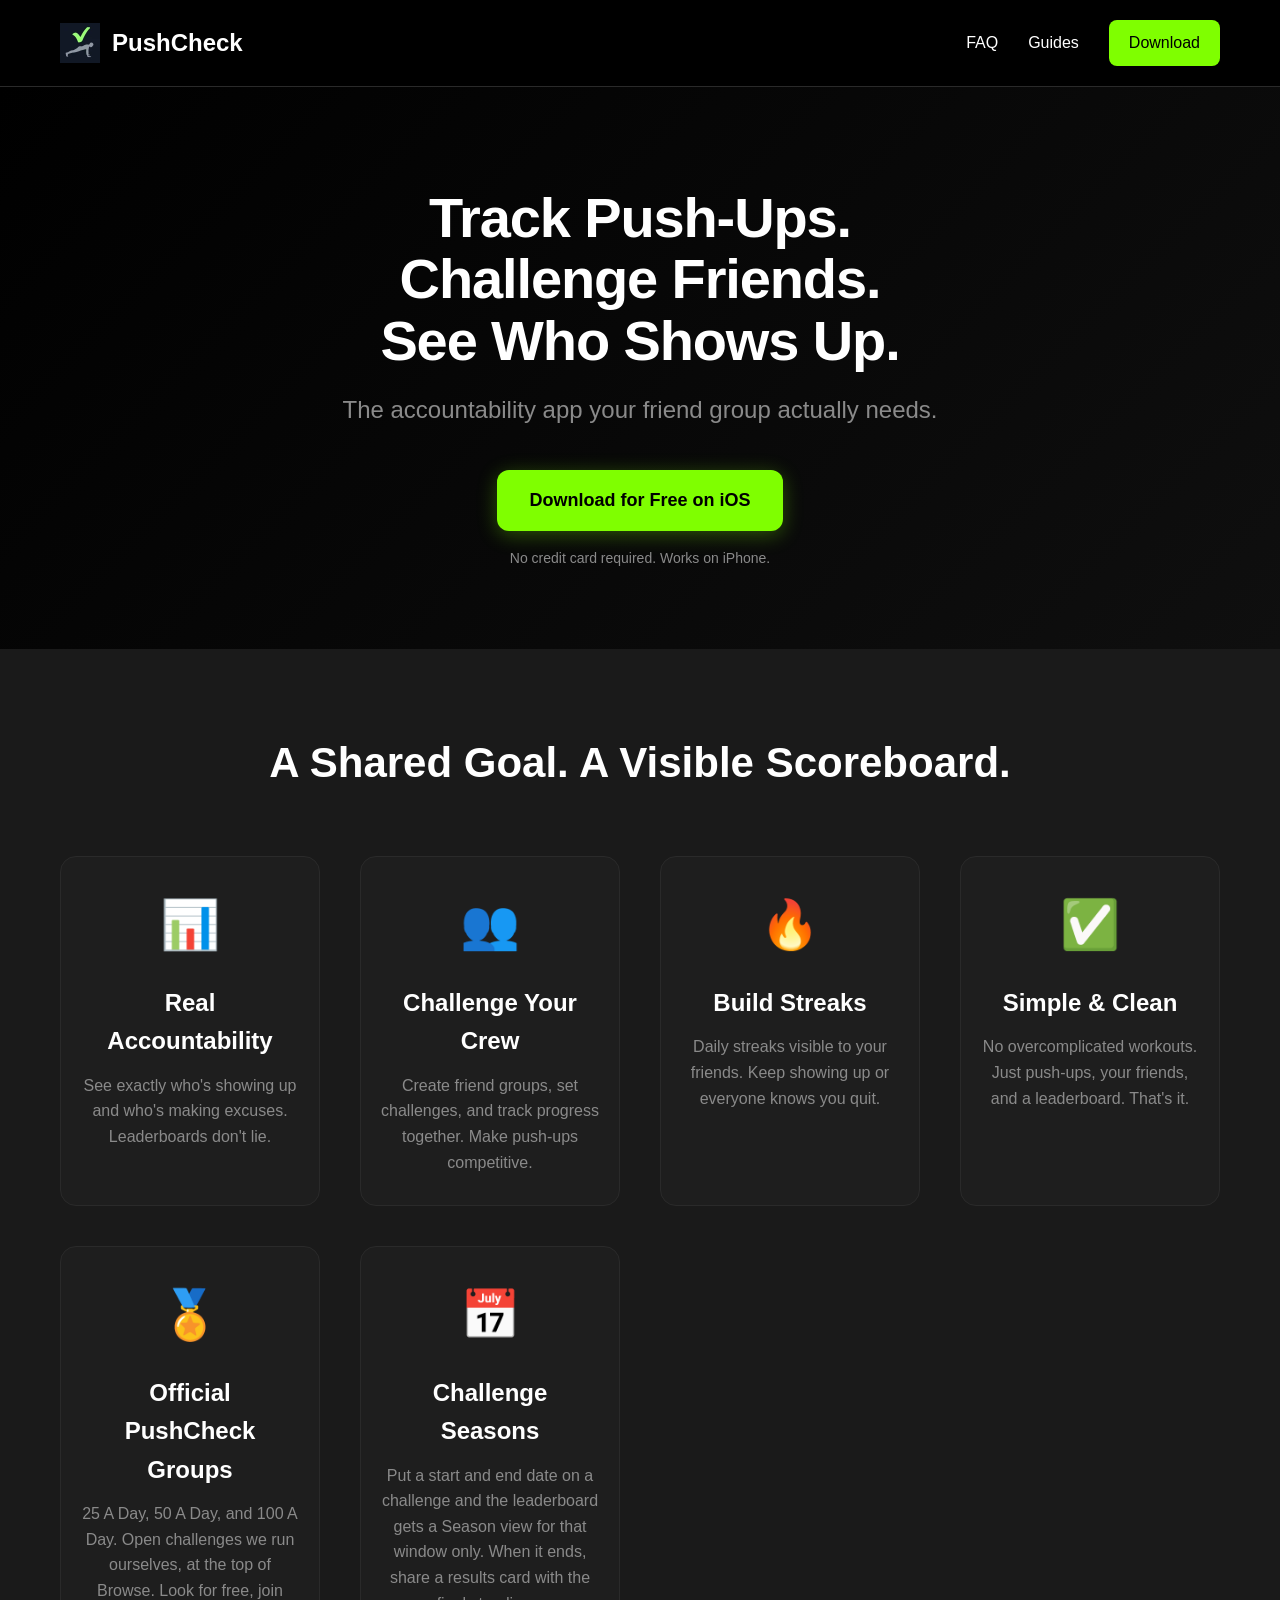
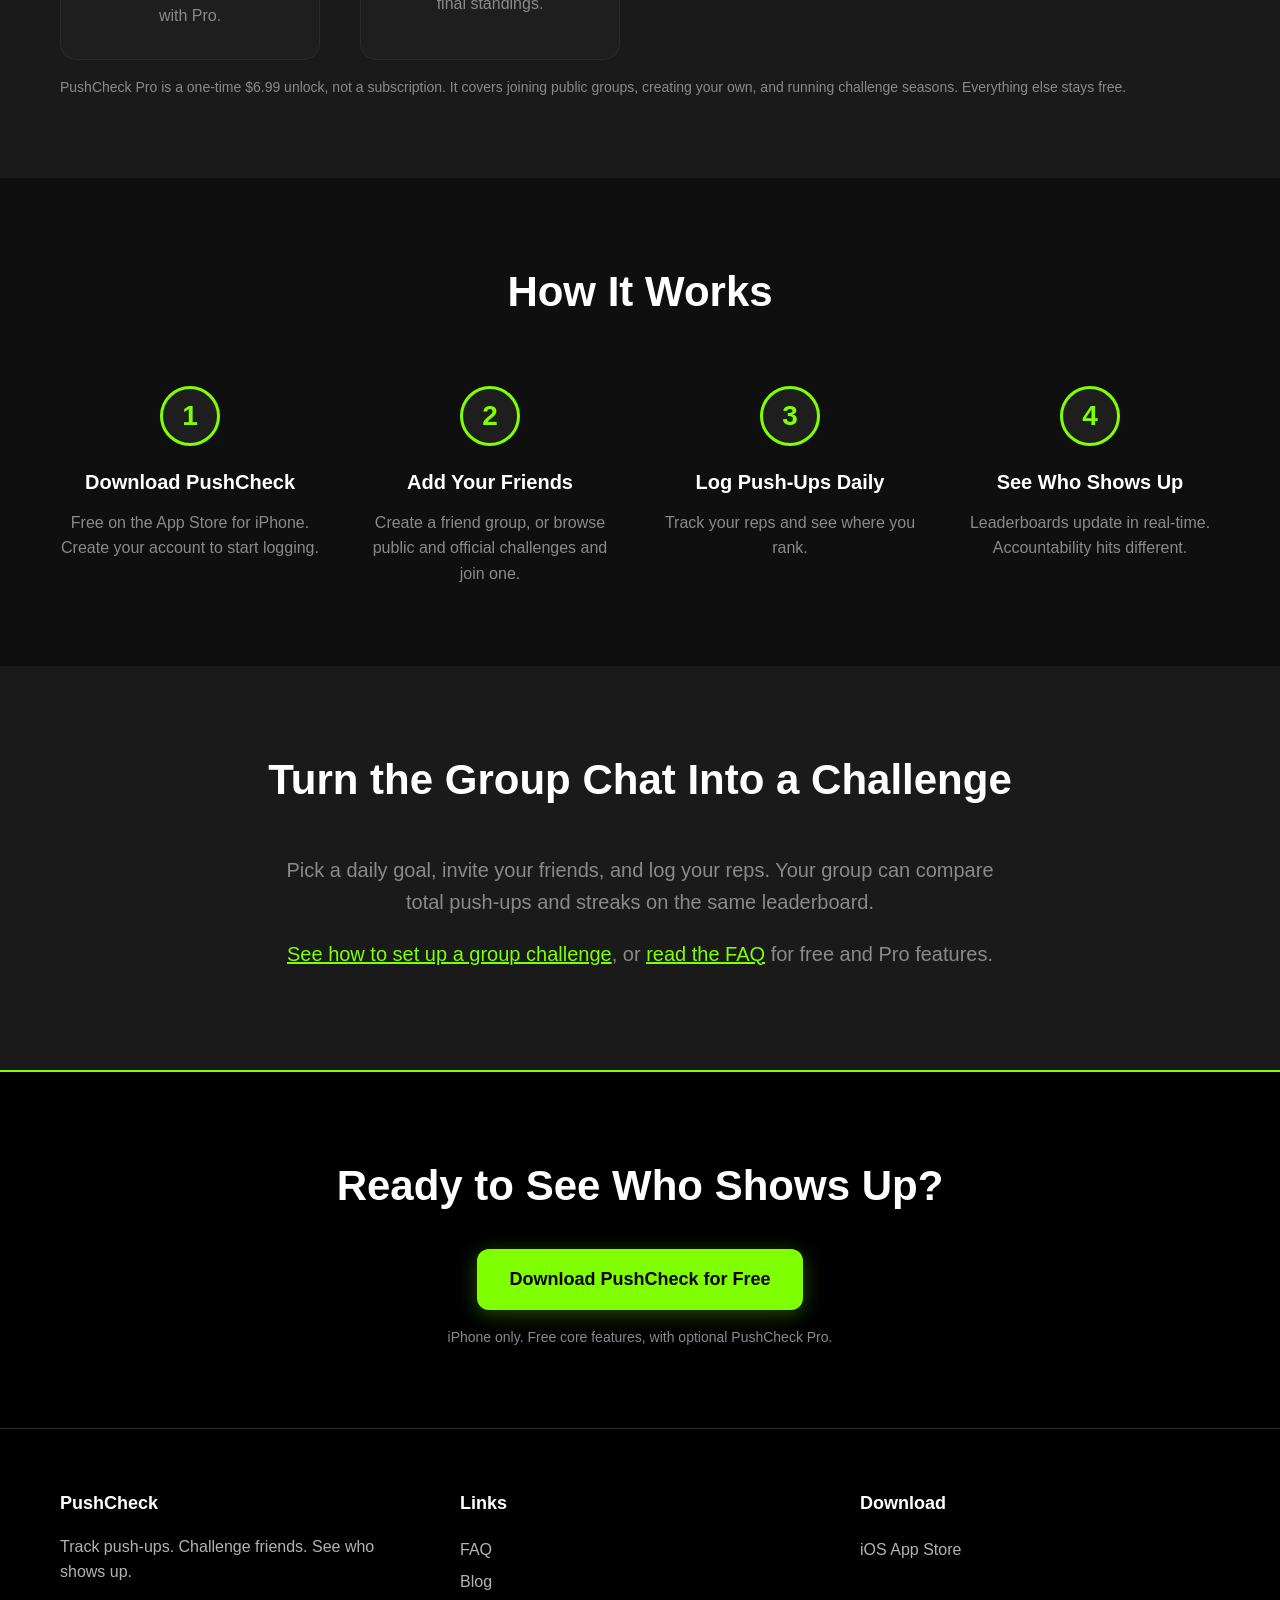
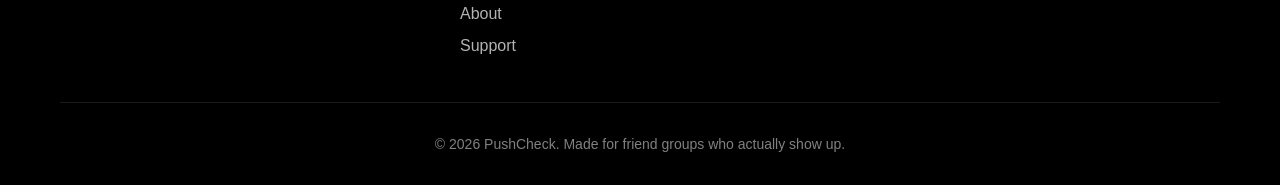
==== index.html @ c6328b51 "Fix SEO metadata, content accuracy and mobile navigation" ====
<!DOCTYPE html>
<html lang="en">
<head>
    <meta charset="UTF-8">
    <meta name="viewport" content="width=device-width, initial-scale=1.0">
    <title>PushCheck: Push-Up Challenges with Friends</title>
    <meta name="description" content="Track push-ups, challenge friends, and build streaks with PushCheck for iPhone. Create a private group and compare daily check-ins on shared leaderboards.">
    <link rel="canonical" href="https://pushcheck.app/">
    <meta property="og:title" content="PushCheck: Push-Up Challenges with Friends">
    <meta property="og:description" content="Track push-ups, challenge friends, and build streaks with PushCheck for iPhone. Create a private group and compare daily check-ins on shared leaderboards.">
    <meta property="og:url" content="https://pushcheck.app/">
    <meta property="og:type" content="website">
    <meta property="og:site_name" content="PushCheck">
    <meta property="og:image" content="https://pushcheck.app/logo.png">
    <meta property="og:image:alt" content="PushCheck app icon">
    <meta name="twitter:card" content="summary">
    <meta name="twitter:title" content="PushCheck: Push-Up Challenges with Friends">
    <meta name="twitter:description" content="Track push-ups, challenge friends, and build streaks with PushCheck for iPhone. Create a private group and compare daily check-ins on shared leaderboards.">
    <meta name="twitter:image" content="https://pushcheck.app/logo.png">
    <link rel="icon" type="image/webp" href="/logo-80.webp">


    <!-- App Links -->
    <meta name="apple-itunes-app" content="app-id=6759138620">
    <meta property="al:ios:app_store_id" content="6759138620">
    <meta property="al:ios:app_name" content="PushCheck: Pushup Challenge">
    <meta property="al:ios:url" content="pushcheck://">

    <!-- Schema.org markup -->
    <script type="application/ld+json">
{
  "@context": "https://schema.org",
  "@type": "SoftwareApplication",
  "name": "PushCheck: Pushup Challenge",
  "description": "Push-up accountability app for friend groups. Set a daily goal, track your push-ups, compete on leaderboards, and see who actually shows up.",
  "applicationCategory": "HealthApplication",
  "operatingSystem": "iOS",
  "offers": {
    "@type": "Offer",
    "price": "0",
    "priceCurrency": "USD"
  },
  "downloadUrl": "https://apps.apple.com/us/app/pushcheck-pushup-challenge/id6759138620",
  "author": {
    "@type": "Person",
    "name": "Jon Allen",
    "url": "https://pushcheck.app/brand-facts.html#developer"
  },
  "url": "https://pushcheck.app/",
  "image": "https://pushcheck.app/logo.png"
}
    </script>

    <link rel="stylesheet" href="/style.css?v=20261003">
</head>
<body>
    <nav aria-label="Main navigation">
        <div class="container nav-content">
            <div class="logo"><a href="/"><img src="/logo-80.webp" alt="" width="40" height="40" class="logo-img"><span>PushCheck</span></a></div>
            <div class="nav-links"><a href="/faq.html">FAQ</a><a href="/blog.html">Guides</a><a href="https://apps.apple.com/us/app/pushcheck-pushup-challenge/id6759138620" class="download-btn">Download</a></div>
        </div>
    </nav>
    <main id="main-content">

    <section class="hero">
        <div class="container">
            <h1>Track Push-Ups.<br>Challenge Friends.<br>See Who Shows Up.</h1>
            <p class="subtitle">The accountability app your friend group actually needs.</p>
            <a href="https://apps.apple.com/us/app/pushcheck-pushup-challenge/id6759138620" class="cta-button">Download for Free on iOS</a>
            <p class="small-text">No credit card required. Works on iPhone.</p>
        </div>
    </section>

    <section class="features">
        <div class="container">
            <h2>A Shared Goal. A Visible Scoreboard.</h2>

            <div class="feature-grid">
                <div class="feature">
                    <div class="feature-icon">📊</div>
                    <h3>Real Accountability</h3>
                    <p>See exactly who's showing up and who's making excuses. Leaderboards don't lie.</p>
                </div>

                <div class="feature">
                    <div class="feature-icon">👥</div>
                    <h3>Challenge Your Crew</h3>
                    <p>Create friend groups, set challenges, and track progress together. Make push-ups competitive.</p>
                </div>

                <div class="feature">
                    <div class="feature-icon">🔥</div>
                    <h3>Build Streaks</h3>
                    <p>Daily streaks visible to your friends. Keep showing up or everyone knows you quit.</p>
                </div>

                <div class="feature">
                    <div class="feature-icon">✅</div>
                    <h3>Simple & Clean</h3>
                    <p>No overcomplicated workouts. Just push-ups, your friends, and a leaderboard. That's it.</p>
                </div>

                <div class="feature">
                    <div class="feature-icon">🏅</div>
                    <h3>Official PushCheck Groups</h3>
                    <p>25 A Day, 50 A Day, and 100 A Day. Open challenges we run ourselves, at the top of Browse. Look for free, join with Pro.</p>
                </div>

                <div class="feature">
                    <div class="feature-icon">📅</div>
                    <h3>Challenge Seasons</h3>
                    <p>Put a start and end date on a challenge and the leaderboard gets a Season view for that window only. When it ends, share a results card with the final standings.</p>
                </div>
            </div>

            <p class="small-text">PushCheck Pro is a one-time $6.99 unlock, not a subscription. It covers joining public groups, creating your own, and running challenge seasons. Everything else stays free.</p>
        </div>
    </section>

    <section class="how-it-works">
        <div class="container">
            <h2>How It Works</h2>

            <div class="steps">
                <div class="step">
                    <div class="step-number">1</div>
                    <h3>Download PushCheck</h3>
                    <p>Free on the App Store for iPhone. Create your account to start logging.</p>
                </div>

                <div class="step">
                    <div class="step-number">2</div>
                    <h3>Add Your Friends</h3>
                    <p>Create a friend group, or browse public and official challenges and join one.</p>
                </div>

                <div class="step">
                    <div class="step-number">3</div>
                    <h3>Log Push-Ups Daily</h3>
                    <p>Track your reps and see where you rank.</p>
                </div>

                <div class="step">
                    <div class="step-number">4</div>
                    <h3>See Who Shows Up</h3>
                    <p>Leaderboards update in real-time. Accountability hits different.</p>
                </div>
            </div>
        </div>
    </section>

    <section class="social-proof">
        <div class="container">
            <h2>Turn the Group Chat Into a Challenge</h2>
            <p class="challenge-copy">Pick a daily goal, invite your friends, and log your reps. Your group can compare total push-ups and streaks on the same leaderboard.</p>
            <p class="challenge-copy"><a href="/blog/push-up-challenge-app-for-friends">See how to set up a group challenge</a>, or <a href="/faq.html">read the FAQ</a> for free and Pro features.</p>
        </div>
    </section>

    <section class="cta-section">
        <div class="container">
            <h2>Ready to See Who Shows Up?</h2>
            <a href="https://apps.apple.com/us/app/pushcheck-pushup-challenge/id6759138620" class="cta-button">Download PushCheck for Free</a>
            <p class="small-text">iPhone only. Free core features, with optional PushCheck Pro.</p>
        </div>
    </section>

    </main>
    <footer>
        <div class="container">
            <div class="footer-content">
                <div class="footer-section">
                    <h4>PushCheck</h4>
                    <p>Track push-ups. Challenge friends. See who shows up.</p>
                </div>

                <div class="footer-section">
                    <h4>Links</h4>
                    <a href="/faq.html">FAQ</a><br>
                    <a href="/blog.html">Blog</a><br>
                    <a href="/brand-facts.html">About</a><br>
                    <a href="mailto:apps@teambuddys.com">Support</a>
                </div>

                <div class="footer-section">
                    <h4>Download</h4>
                    <a href="https://apps.apple.com/us/app/pushcheck-pushup-challenge/id6759138620">iOS App Store</a>
                </div>
            </div>

            <div class="footer-bottom">
                <p>&copy; 2026 PushCheck. Made for friend groups who actually show up.</p>
            </div>
        </div>
    </footer>
</body>
</html>
---- style.css ----
/* PushCheck Website Styles */

:root {
    --primary: #7FFF00;
    --primary-dark: #6BE000;
    --accent-yellow: #FFD700;
    --text-dark: #ffffff;
    --text-light: #8a8a8a;
    --bg-light: #1a1a1a;
    --bg-white: #0f0f0f;
    --bg-dark: #000000;
    --card-bg: #1e1e1e;
    --border: #2a2a2a;
}

* {
    margin: 0;
    padding: 0;
    box-sizing: border-box;
}

body {
    font-family: -apple-system, BlinkMacSystemFont, 'Segoe UI', Roboto, Oxygen, Ubuntu, Cantarell, sans-serif;
    line-height: 1.6;
    color: var(--text-dark);
    background: var(--bg-white);
}

.container {
    max-width: 1200px;
    margin: 0 auto;
    padding: 0 20px;
}

/* Navigation */
nav {
    background: var(--bg-dark);
    border-bottom: 1px solid var(--border);
    padding: 20px 0;
    position: sticky;
    top: 0;
    z-index: 100;
}

.nav-content {
    display: flex;
    justify-content: space-between;
    align-items: center;
}

.logo {
    font-size: 24px;
    font-weight: 700;
    color: var(--text-dark);
    display: flex;
    align-items: center;
    gap: 12px;
}

.logo a {
    color: var(--text-dark);
    text-decoration: none;
    display: flex;
    align-items: center;
    gap: 12px;
}

.logo-img {
    width: 40px;
    height: 40px;
    object-fit: contain;
}

.nav-links {
    display: flex;
    gap: 30px;
    align-items: center;
}

.nav-links a {
    color: var(--text-dark);
    text-decoration: none;
    font-weight: 500;
    transition: color 0.3s;
}

.nav-links a:hover {
    color: var(--primary);
}

.download-btn {
    background: var(--primary);
    color: var(--bg-dark) !important;
    padding: 10px 20px;
    border-radius: 8px;
    transition: background 0.3s;
}

.download-btn:hover {
    background: var(--primary-dark);
}

/* Hero Section */
.hero {
    text-align: center;
    padding: 100px 20px 80px;
    background: linear-gradient(135deg, var(--bg-dark) 0%, var(--bg-white) 100%);
}

.hero h1 {
    font-size: 56px;
    font-weight: 800;
    line-height: 1.1;
    margin-bottom: 20px;
    color: var(--text-dark);
    letter-spacing: -0.02em;
}

.subtitle {
    font-size: 24px;
    color: var(--text-light);
    margin-bottom: 40px;
}

.cta-button {
    display: inline-block;
    background: var(--primary);
    color: var(--bg-dark);
    padding: 16px 32px;
    border-radius: 12px;
    font-size: 18px;
    font-weight: 700;
    text-decoration: none;
    transition: all 0.3s;
    box-shadow: 0 4px 20px rgba(127, 255, 0, 0.3);
}

.cta-button:hover {
    background: var(--primary-dark);
    transform: translateY(-2px);
    box-shadow: 0 6px 24px rgba(127, 255, 0, 0.5);
}

.small-text {
    font-size: 14px;
    color: var(--text-light);
    margin-top: 16px;
}

/* Features Section */
.features {
    padding: 80px 20px;
    background: var(--bg-light);
}

.features h2 {
    text-align: center;
    font-size: 42px;
    font-weight: 700;
    margin-bottom: 60px;
    color: var(--text-dark);
}

.feature-grid {
    display: grid;
    grid-template-columns: repeat(auto-fit, minmax(250px, 1fr));
    gap: 40px;
}

.feature {
    text-align: center;
    background: var(--card-bg);
    padding: 30px 20px;
    border-radius: 16px;
    border: 1px solid var(--border);
}

.feature-icon {
    font-size: 48px;
    margin-bottom: 20px;
}

.feature h3 {
    font-size: 24px;
    font-weight: 600;
    margin-bottom: 12px;
    color: var(--text-dark);
}

.feature p {
    color: var(--text-light);
    line-height: 1.6;
}

/* How It Works */
.how-it-works {
    padding: 80px 20px;
    background: var(--bg-white);
}

.how-it-works h2 {
    text-align: center;
    font-size: 42px;
    font-weight: 700;
    margin-bottom: 60px;
}

.steps {
    display: grid;
    grid-template-columns: repeat(auto-fit, minmax(200px, 1fr));
    gap: 40px;
}

.step {
    text-align: center;
}

.step-number {
    display: inline-block;
    width: 60px;
    height: 60px;
    background: var(--card-bg);
    color: var(--primary);
    border: 3px solid var(--primary);
    border-radius: 50%;
    font-size: 28px;
    font-weight: 700;
    line-height: 54px;
    margin-bottom: 20px;
}

.step h3 {
    font-size: 20px;
    font-weight: 600;
    margin-bottom: 12px;
}

.step p {
    color: var(--text-light);
}

/* Social Proof */
.social-proof {
    padding: 80px 20px;
    background: var(--bg-light);
    text-align: center;
}

.social-proof h2 {
    font-size: 42px;
    font-weight: 700;
    margin-bottom: 40px;
}

.testimonial {
    font-size: 20px;
    font-style: italic;
    color: var(--text-light);
    max-width: 800px;
    margin: 20px auto;
    padding: 20px;
    border-left: 4px solid var(--primary);
}

/* CTA Section */
.cta-section {
    padding: 80px 20px;
    background: var(--bg-dark);
    color: white;
    text-align: center;
    border-top: 2px solid var(--primary);
}

.cta-section h2 {
    font-size: 42px;
    font-weight: 700;
    margin-bottom: 30px;
}

.cta-section .cta-button {
    background: var(--primary);
    color: var(--bg-dark);
}

.cta-section .cta-button:hover {
    background: var(--primary-dark);
}

.cta-section .small-text {
    color: var(--text-light);
}

/* FAQ Styles */
.faq-hero {
    padding: 60px 20px 40px;
    background: var(--bg-dark);
    text-align: center;
}

.faq-hero h1 {
    font-size: 48px;
    font-weight: 700;
    margin-bottom: 16px;
}

.faq-hero p {
    font-size: 20px;
    color: var(--text-light);
}

.faq-content {
    padding: 60px 20px 80px;
    max-width: 900px;
    margin: 0 auto;
    background: var(--bg-white);
}

.faq-content h2 {
    font-size: 32px;
    font-weight: 700;
    margin: 60px 0 30px;
    padding-bottom: 12px;
    border-bottom: 2px solid var(--primary);
}

.faq-content h2:first-of-type {
    margin-top: 0;
}

.faq-item {
    margin-bottom: 40px;
}

.faq-item h3 {
    font-size: 22px;
    font-weight: 600;
    margin-bottom: 12px;
    color: var(--text-dark);
}

.faq-item p {
    font-size: 16px;
    line-height: 1.8;
    color: var(--text-light);
}

.faq-item a {
    color: var(--primary);
    text-decoration: none;
}

.faq-item a:hover {
    text-decoration: underline;
}

/* Footer */
footer {
    background: var(--bg-dark);
    color: white;
    padding: 60px 20px 30px;
    border-top: 1px solid var(--border);
}

.footer-content {
    display: grid;
    grid-template-columns: repeat(auto-fit, minmax(200px, 1fr));
    gap: 40px;
    margin-bottom: 40px;
}

.footer-section h4 {
    font-size: 18px;
    font-weight: 600;
    margin-bottom: 16px;
}

.footer-section p {
    color: rgba(255, 255, 255, 0.7);
    line-height: 1.6;
}

.footer-section a {
    color: rgba(255, 255, 255, 0.7);
    text-decoration: none;
    line-height: 2;
    transition: color 0.3s;
}

.footer-section a:hover {
    color: white;
}

.footer-bottom {
    text-align: center;
    padding-top: 30px;
    border-top: 1px solid rgba(255, 255, 255, 0.1);
}

.footer-bottom p {
    color: rgba(255, 255, 255, 0.5);
    font-size: 14px;
}

/* Responsive */
@media (max-width: 768px) {
    .hero h1 {
        font-size: 36px;
    }
    
    .subtitle {
        font-size: 18px;
    }
    
    .features h2,
    .how-it-works h2,
    .social-proof h2,
    .cta-section h2 {
        font-size: 32px;
    }
    
    .faq-hero h1 {
        font-size: 32px;
    }
    
    .nav-links {
        gap: 15px;
    }
    
    .feature-grid,
    .steps {
        grid-template-columns: 1fr;
    }
}

/* Shared article, about and accessible navigation styles. */
a { color: var(--primary); }
a:focus-visible { outline: 3px solid var(--primary); outline-offset: 4px; }
.content-list { font-size: 16px; line-height: 2; color: var(--text-light); margin: 20px 0; padding-left: 24px; }
.challenge-copy { max-width: 720px; margin: 20px auto; color: var(--text-light); font-size: 20px; }
.blog-article { max-width: 760px; margin: 48px auto; padding: 0 20px; }
.blog-article h1 { font-size: 2rem; font-weight: 800; margin-bottom: 12px; line-height: 1.2; }
.article-meta { color: var(--text-light); font-size: .9rem; margin-bottom: 32px; border-bottom: 1px solid var(--border); padding-bottom: 16px; }
.blog-article h2 { font-size: 1.4rem; margin: 40px 0 16px; color: var(--primary); }
.blog-article h3 { font-size: 1.15rem; margin: 28px 0 12px; }
.blog-article p { margin-bottom: 18px; line-height: 1.75; font-size: 1.05rem; }
.blog-article ul, .blog-article ol { margin: 0 0 18px 24px; line-height: 1.75; }
.blog-article li { margin-bottom: 8px; }
.blog-article a { text-decoration: underline; }
.article-cta { background: var(--card-bg); border: 1px solid var(--border); border-radius: 12px; padding: 32px; text-align: center; margin: 48px 0 0; }
.article-cta h3 { margin: 0 0 12px; font-size: 1.3rem; }
.article-cta .cta-button { color: var(--bg-dark); text-decoration: none; }
.article-logo { width: 40px; height: 40px; object-fit: contain; }
.article-nav-cta { padding: 10px 20px; font-size: .9rem; }
.back-link { display: inline-block; margin: 32px 20px 0; color: var(--text-light); font-size: .9rem; text-decoration: none; }
.breadcrumbs { position: static; background: none; border: 0; padding: 20px 0 0; }
.breadcrumbs ol { display: flex; flex-wrap: wrap; gap: 8px; list-style: none; color: var(--text-light); font-size: .9rem; }
.breadcrumbs li + li::before { content: "/"; margin-right: 8px; }
.faq-content p { margin-bottom: 16px; }
@media (max-width: 480px) {
    .nav-content { flex-wrap: wrap; gap: 16px; }
    .nav-links { width: 100%; justify-content: space-between; gap: 12px; }
    .hero { padding: 64px 0; }
    .hero h1 { font-size: 32px; }
    .features, .how-it-works, .social-proof, .cta-section { padding-left: 0; padding-right: 0; }
    .faq-content { padding-left: 0; padding-right: 0; }
    .cta-button { padding: 14px 20px; }
    .article-cta { padding: 24px 16px; }
}
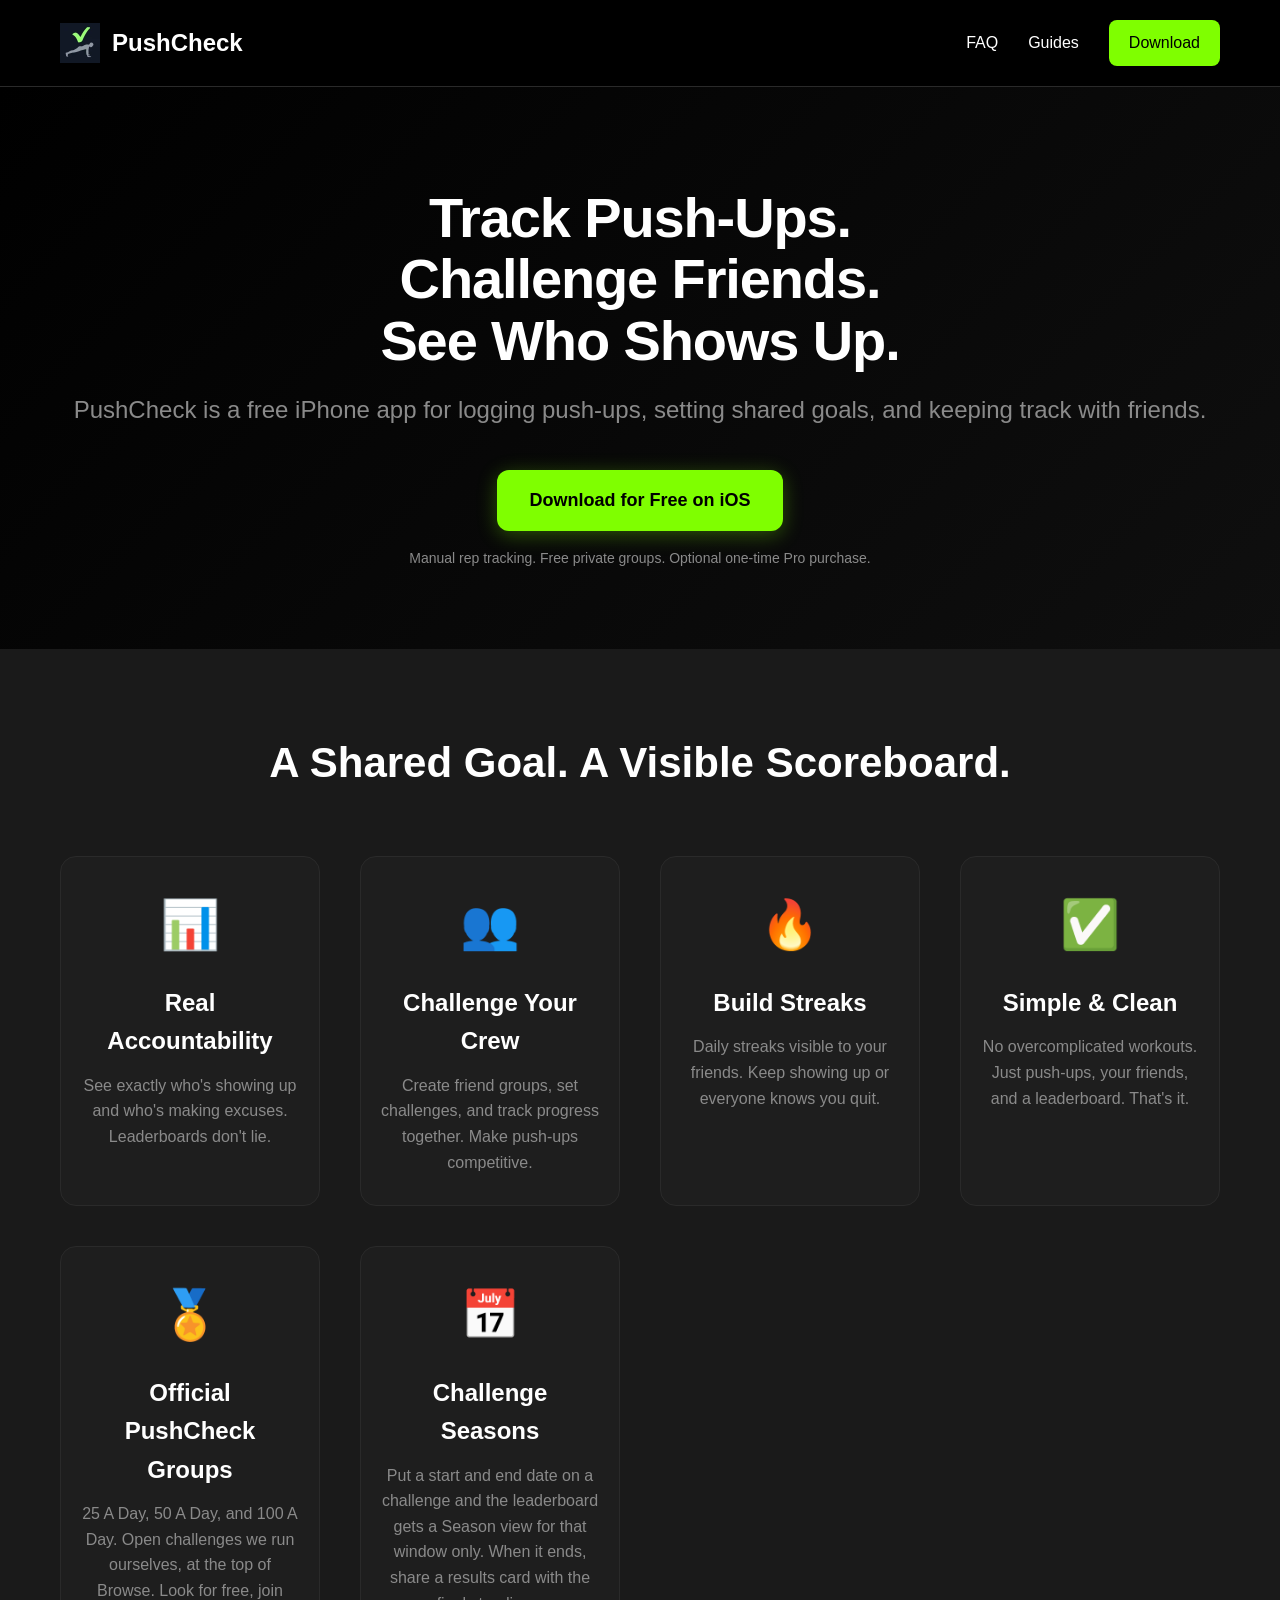
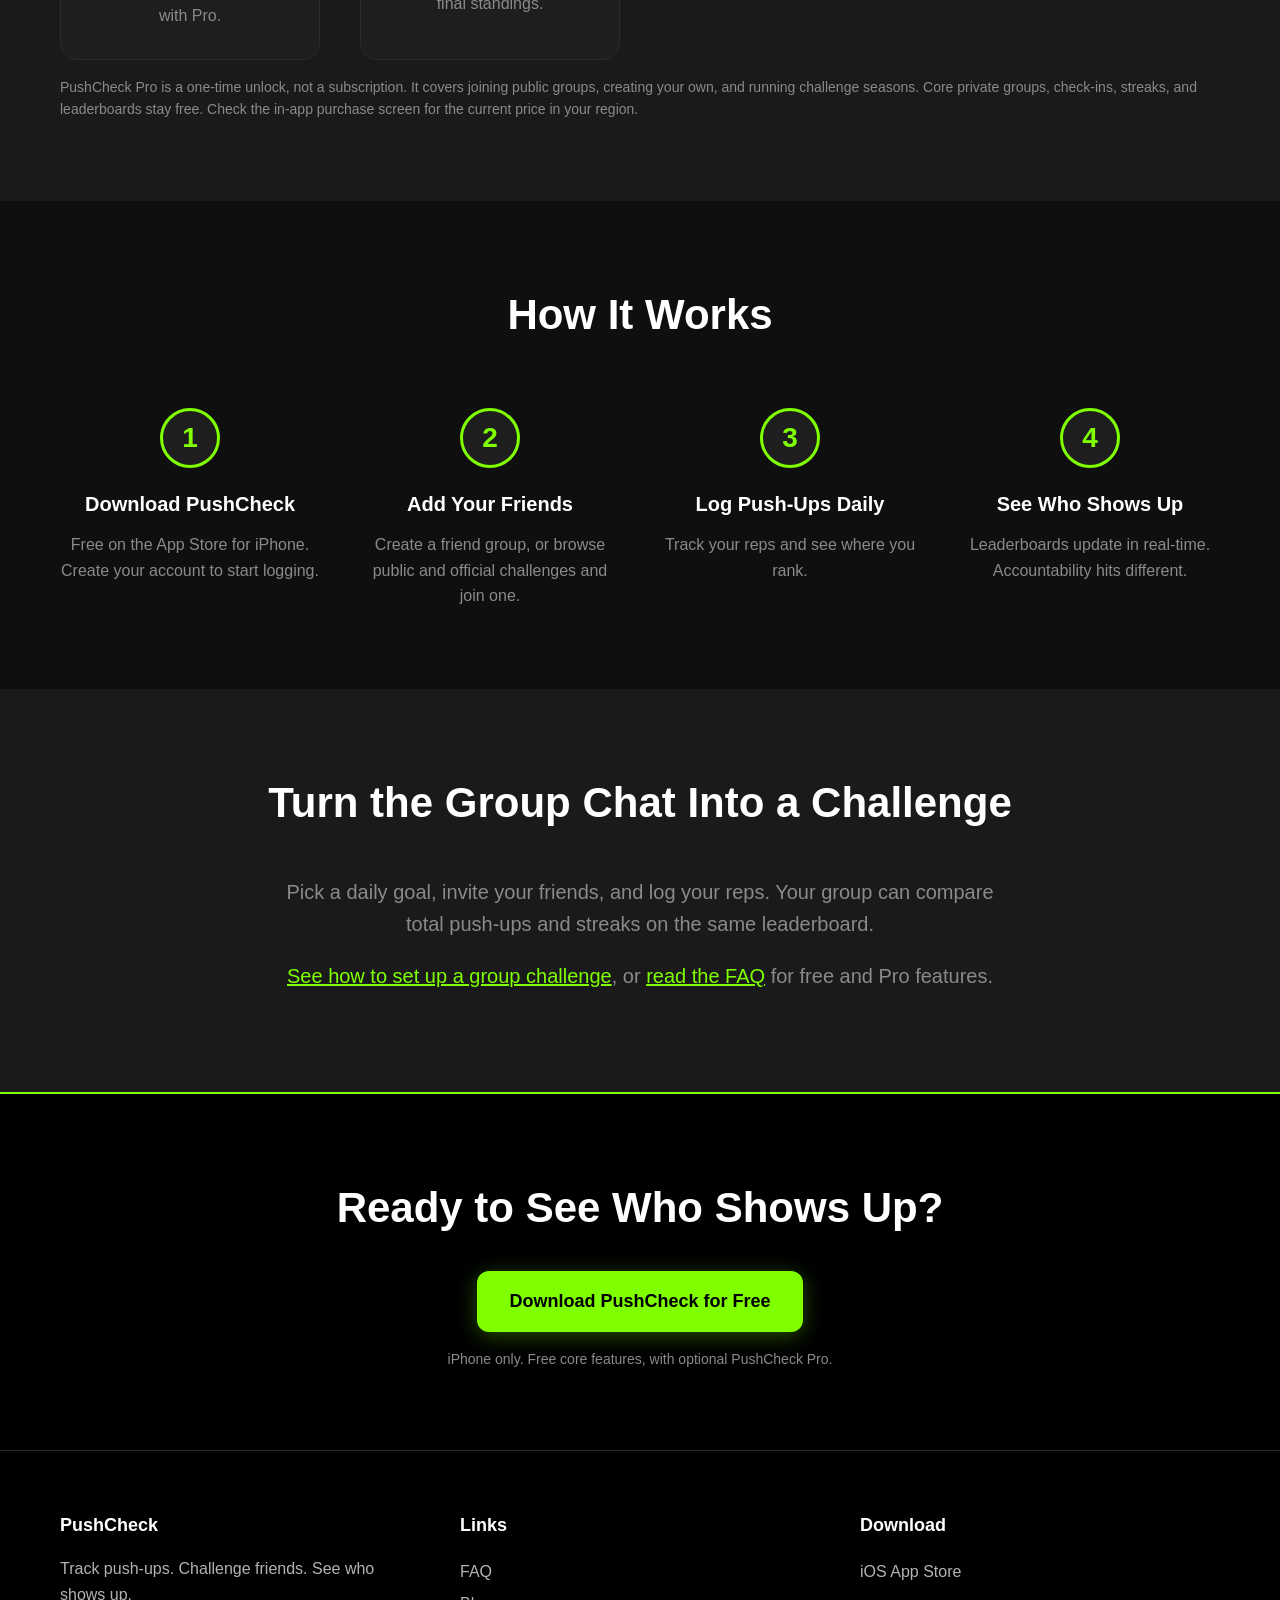
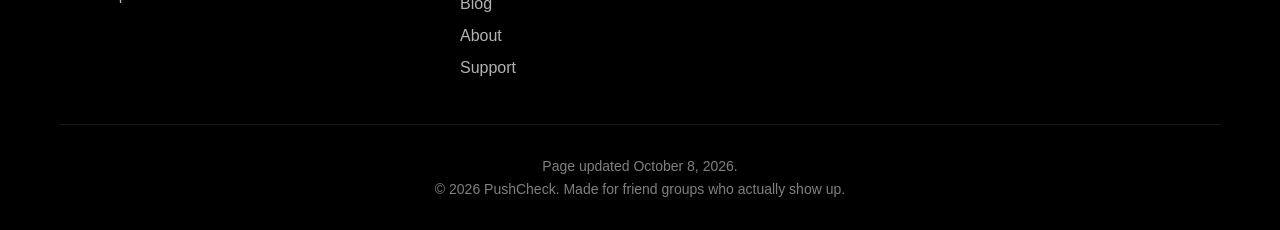
==== commit 923d99b8: "Improve search-readable product facts and freshness checks" ====
--- a/index.html
+++ b/index.html
@@ -29,6 +29,7 @@
     <!-- Schema.org markup -->
     <script type="application/ld+json">
 {
+  "dateModified": "2026-10-08",
   "@context": "https://schema.org",
   "@type": "SoftwareApplication",
   "name": "PushCheck: Pushup Challenge",
@@ -65,9 +66,9 @@
     <section class="hero">
         <div class="container">
             <h1>Track Push-Ups.<br>Challenge Friends.<br>See Who Shows Up.</h1>
-            <p class="subtitle">The accountability app your friend group actually needs.</p>
+            <p class="subtitle">PushCheck is a free iPhone app for logging push-ups, setting shared goals, and keeping track with friends.</p>
             <a href="https://apps.apple.com/us/app/pushcheck-pushup-challenge/id6759138620" class="cta-button">Download for Free on iOS</a>
-            <p class="small-text">No credit card required. Works on iPhone.</p>
+            <p class="small-text">Manual rep tracking. Free private groups. Optional one-time Pro purchase.</p>
         </div>
     </section>
 
@@ -113,7 +114,7 @@
                 </div>
             </div>
 
-            <p class="small-text">PushCheck Pro is a one-time $6.99 unlock, not a subscription. It covers joining public groups, creating your own, and running challenge seasons. Everything else stays free.</p>
+            <p class="small-text">PushCheck Pro is a one-time unlock, not a subscription. It covers joining public groups, creating your own, and running challenge seasons. Core private groups, check-ins, streaks, and leaderboards stay free. Check the in-app purchase screen for the current price in your region.</p>
         </div>
     </section>
 
@@ -189,6 +190,7 @@
             </div>
 
             <div class="footer-bottom">
+                <p>Page updated <time datetime="2026-10-08">October 8, 2026</time>.</p>
                 <p>&copy; 2026 PushCheck. Made for friend groups who actually show up.</p>
             </div>
         </div>
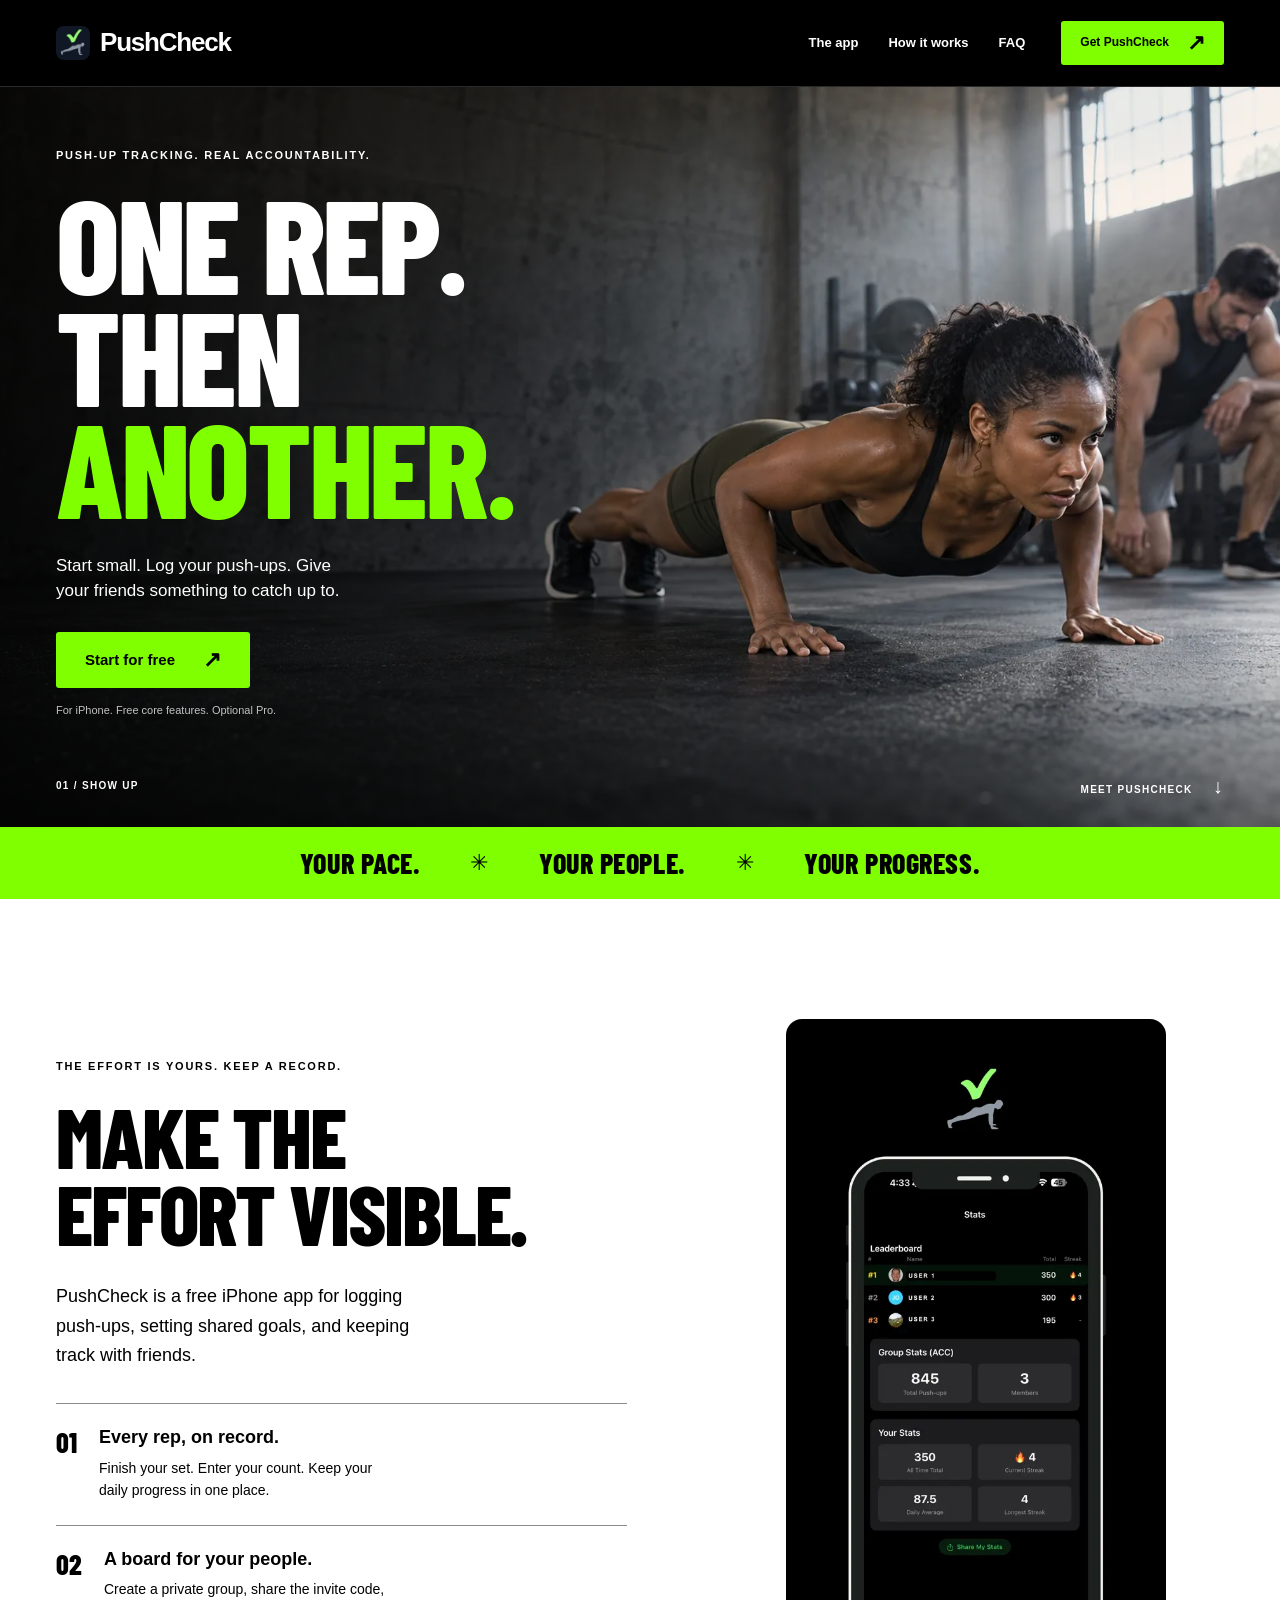
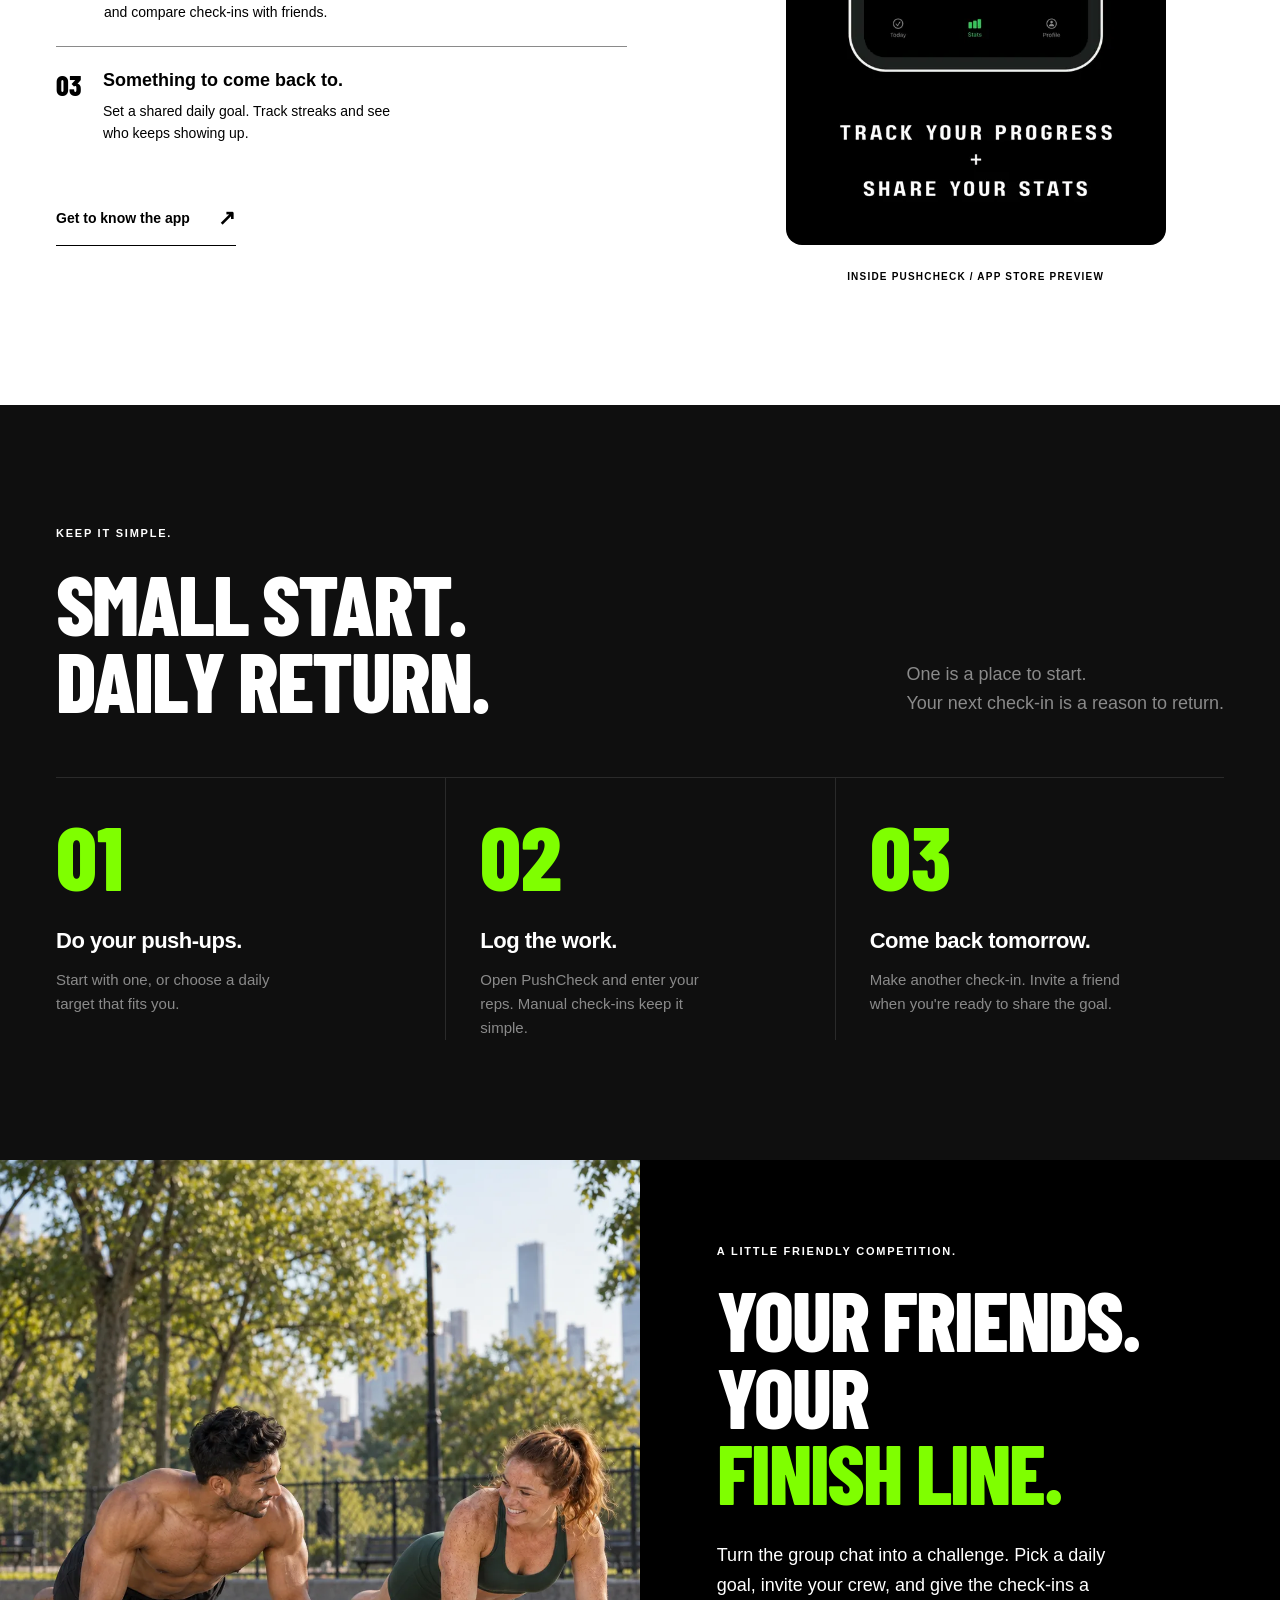
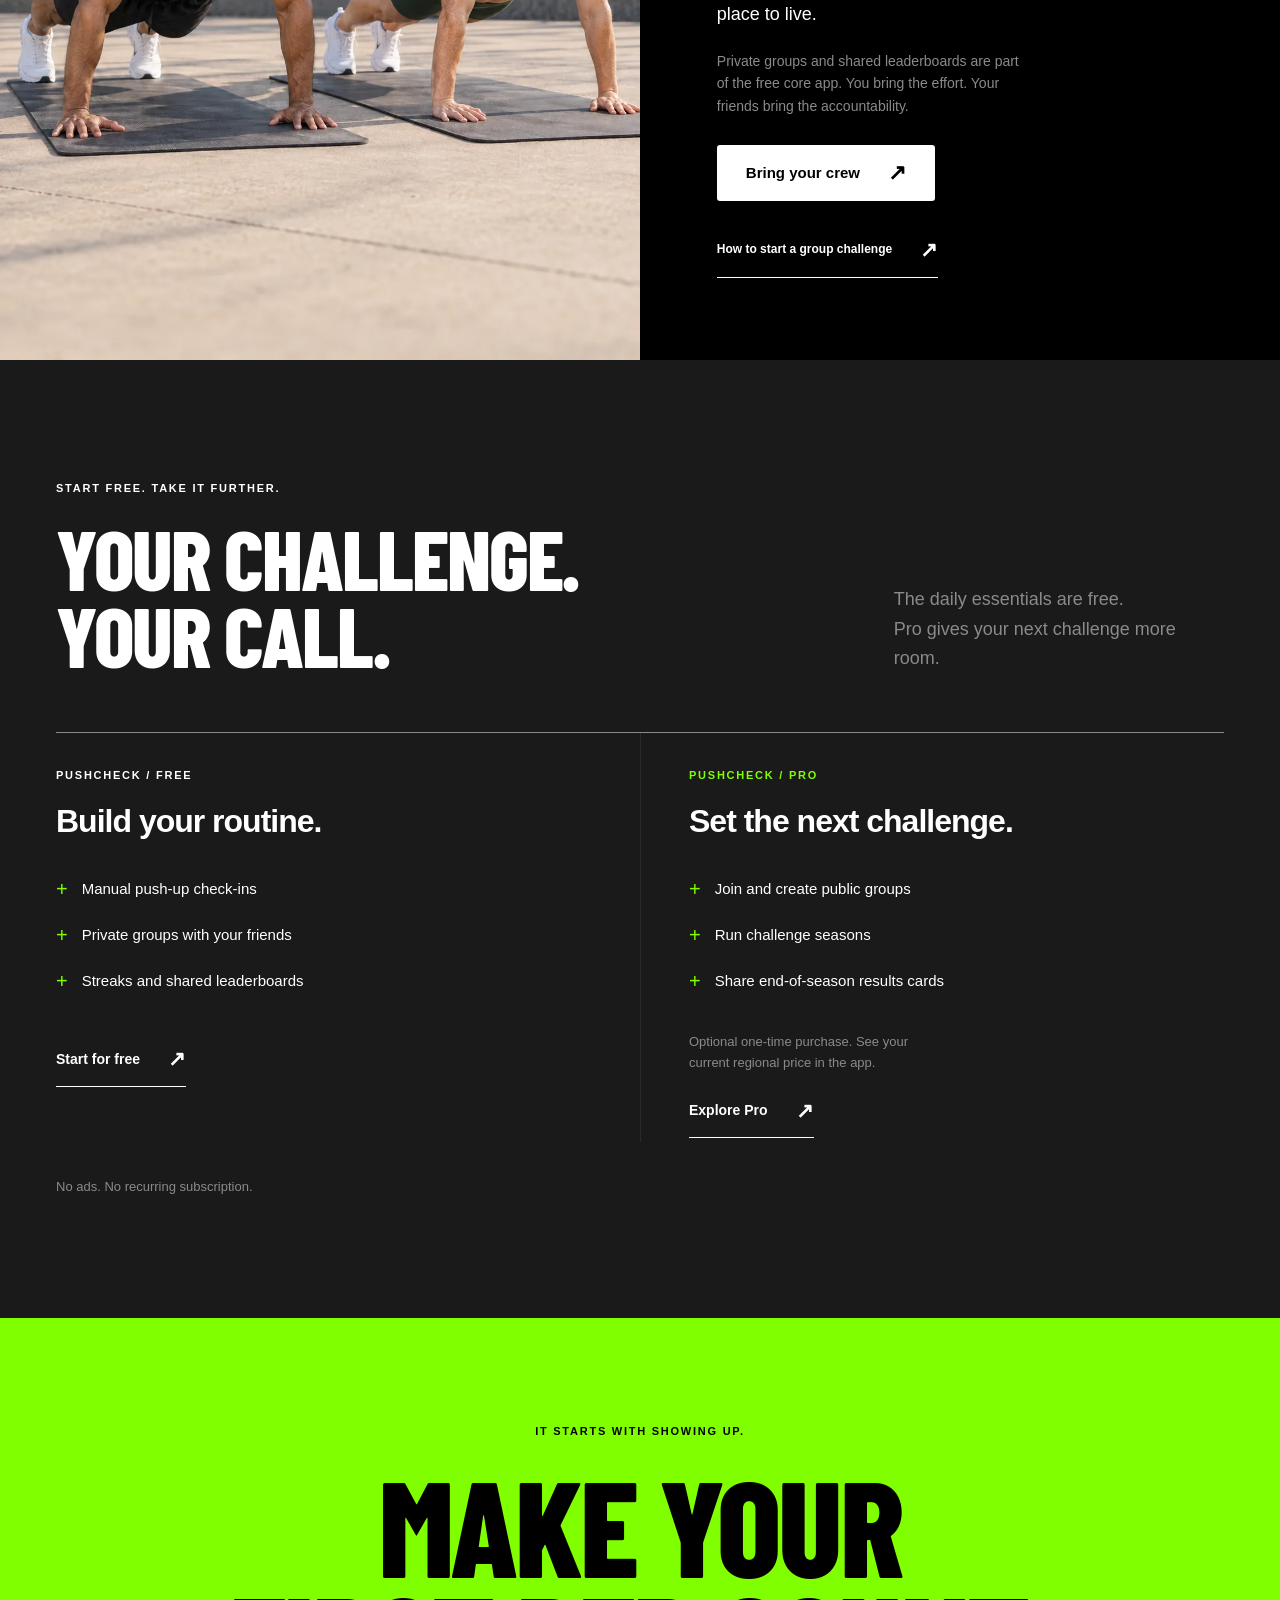
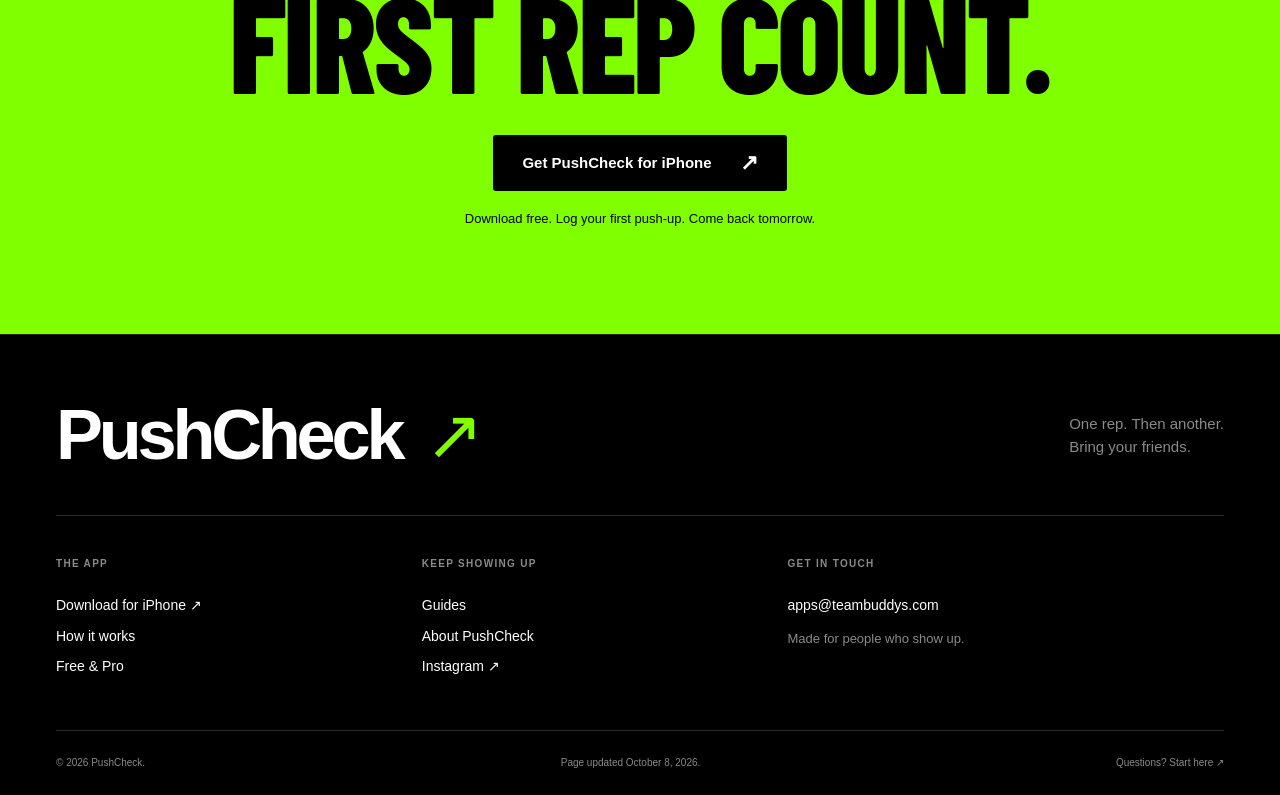
==== commit 97c0c991: "Redesign PushCheck with original fitness campaign art and responsive editorial layouts" ====
--- a/index.html
+++ b/index.html
@@ -11,12 +11,12 @@
     <meta property="og:url" content="https://pushcheck.app/">
     <meta property="og:type" content="website">
     <meta property="og:site_name" content="PushCheck">
-    <meta property="og:image" content="https://pushcheck.app/logo.png">
-    <meta property="og:image:alt" content="PushCheck app icon">
-    <meta name="twitter:card" content="summary">
+    <meta property="og:image" content="https://pushcheck.app/assets/pushcheck-training-hero.webp">
+    <meta property="og:image:alt" content="PushCheck training partners in a push-up session">
+    <meta name="twitter:card" content="summary_large_image">
     <meta name="twitter:title" content="PushCheck: Push-Up Challenges with Friends">
     <meta name="twitter:description" content="Track push-ups, challenge friends, and build streaks with PushCheck for iPhone. Create a private group and compare daily check-ins on shared leaderboards.">
-    <meta name="twitter:image" content="https://pushcheck.app/logo.png">
+    <meta name="twitter:image" content="https://pushcheck.app/assets/pushcheck-training-hero.webp">
     <link rel="icon" type="image/webp" href="/logo-80.webp">
 
 
@@ -52,147 +52,77 @@
 }
     </script>
 
-    <link rel="stylesheet" href="/style.css?v=20261003">
+    <link rel="preload" href="/assets/barlow-condensed-extrabold.ttf" as="font" type="font/ttf" crossorigin>
+    <link rel="stylesheet" href="/style.css?v=20261008-redesign">
+    <script src="/navigation.js?v=20261008" defer></script>
 </head>
-<body>
-    <nav aria-label="Main navigation">
+<body class="home-page">
+<a class="skip-link" href="#main-content">Skip to content</a>
+    <nav class="site-nav" aria-label="Main navigation">
         <div class="container nav-content">
-            <div class="logo"><a href="/"><img src="/logo-80.webp" alt="" width="40" height="40" class="logo-img"><span>PushCheck</span></a></div>
-            <div class="nav-links"><a href="/faq.html">FAQ</a><a href="/blog.html">Guides</a><a href="https://apps.apple.com/us/app/pushcheck-pushup-challenge/id6759138620" class="download-btn">Download</a></div>
+            <div class="logo"><a href="/" aria-label="PushCheck home"><img src="/logo-80.webp" alt="" width="40" height="40" class="logo-img"><span>PushCheck</span></a></div>
+            <div class="nav-links"><a href="/#the-app">The app</a><a href="/#how-it-works">How it works</a><a href="/faq.html">FAQ</a></div>
+            <div class="nav-actions"><a href="https://apps.apple.com/us/app/pushcheck-pushup-challenge/id6759138620" class="download-btn">Get PushCheck <span aria-hidden="true">↗</span></a>
+                <details class="mobile-menu"><summary aria-label="Navigation menu"><span class="menu-lines" aria-hidden="true"></span></summary><div class="mobile-menu-links"><a href="/#the-app">The app</a><a href="/#how-it-works">How it works</a><a href="/faq.html">FAQ</a><a href="/blog.html">Guides</a><a href="/brand-facts.html">About</a></div></details>
+            </div>
         </div>
     </nav>
-    <main id="main-content">
+<main id="main-content">
+    <section class="campaign-hero" aria-labelledby="hero-title">
+        <img class="hero-image" src="/assets/pushcheck-training-hero.webp" alt="Two training partners working through a push-up session in a sunlit studio" width="1672" height="941" fetchpriority="high">
+        <div class="hero-shade" aria-hidden="true"></div>
+        <div class="container hero-content">
+            <p class="eyebrow">Push-up tracking. Real accountability.</p>
+            <h1 id="hero-title">One rep.<br>Then<br><span>another.</span></h1>
+            <p class="hero-copy">Start small. Log your push-ups. Give your friends something to catch up to.</p>
+            <a class="cta-button" href="https://apps.apple.com/us/app/pushcheck-pushup-challenge/id6759138620">Start for free <span aria-hidden="true">↗</span></a>
+            <p class="hero-note">For iPhone. Free core features. Optional Pro.</p>
+        </div>
+        <div class="hero-foot container"><span>01 / Show up</span><a href="#the-app">Meet PushCheck <span aria-hidden="true">↓</span></a></div>
+    </section>
+    <div class="manifesto-strip" aria-label="Your pace. Your people. Your progress."><span>Your pace.</span><span aria-hidden="true">✳</span><span>Your people.</span><span aria-hidden="true">✳</span><span>Your progress.</span></div>
 
-    <section class="hero">
-        <div class="container">
-            <h1>Track Push-Ups.<br>Challenge Friends.<br>See Who Shows Up.</h1>
-            <p class="subtitle">PushCheck is a free iPhone app for logging push-ups, setting shared goals, and keeping track with friends.</p>
-            <a href="https://apps.apple.com/us/app/pushcheck-pushup-challenge/id6759138620" class="cta-button">Download for Free on iOS</a>
-            <p class="small-text">Manual rep tracking. Free private groups. Optional one-time Pro purchase.</p>
+    <section id="the-app" class="product-section section-space" aria-labelledby="product-title">
+        <div class="container product-grid">
+            <div class="product-copy"><p class="eyebrow">The effort is yours. Keep a record.</p><h2 id="product-title" class="display-title">Make the<br>effort visible.</h2>
+                <p class="section-lead">PushCheck is a free iPhone app for logging push-ups, setting shared goals, and keeping track with friends.</p>
+                <div class="product-points">
+                    <div><span class="point-number">01</span><div><h3>Every rep, on record.</h3><p>Finish your set. Enter your count. Keep your daily progress in one place.</p></div></div>
+                    <div><span class="point-number">02</span><div><h3>A board for your people.</h3><p>Create a private group, share the invite code, and compare check-ins with friends.</p></div></div>
+                    <div><span class="point-number">03</span><div><h3>Something to come back to.</h3><p>Set a shared daily goal. Track streaks and see who keeps showing up.</p></div></div>
+                </div>
+                <a class="text-link dark-link" href="/faq.html">Get to know the app <span aria-hidden="true">↗</span></a>
+            </div>
+            <figure class="app-visual"><img src="/assets/pushcheck-app-store.webp" alt="PushCheck App Store preview showing its stats and group leaderboard" width="598" height="1300" loading="lazy"><figcaption>Inside PushCheck / App Store preview</figcaption></figure>
         </div>
     </section>
 
-    <section class="features">
-        <div class="container">
-            <h2>A Shared Goal. A Visible Scoreboard.</h2>
-
-            <div class="feature-grid">
-                <div class="feature">
-                    <div class="feature-icon">📊</div>
-                    <h3>Real Accountability</h3>
-                    <p>See exactly who's showing up and who's making excuses. Leaderboards don't lie.</p>
-                </div>
-
-                <div class="feature">
-                    <div class="feature-icon">👥</div>
-                    <h3>Challenge Your Crew</h3>
-                    <p>Create friend groups, set challenges, and track progress together. Make push-ups competitive.</p>
-                </div>
-
-                <div class="feature">
-                    <div class="feature-icon">🔥</div>
-                    <h3>Build Streaks</h3>
-                    <p>Daily streaks visible to your friends. Keep showing up or everyone knows you quit.</p>
-                </div>
-
-                <div class="feature">
-                    <div class="feature-icon">✅</div>
-                    <h3>Simple & Clean</h3>
-                    <p>No overcomplicated workouts. Just push-ups, your friends, and a leaderboard. That's it.</p>
-                </div>
-
-                <div class="feature">
-                    <div class="feature-icon">🏅</div>
-                    <h3>Official PushCheck Groups</h3>
-                    <p>25 A Day, 50 A Day, and 100 A Day. Open challenges we run ourselves, at the top of Browse. Look for free, join with Pro.</p>
-                </div>
-
-                <div class="feature">
-                    <div class="feature-icon">📅</div>
-                    <h3>Challenge Seasons</h3>
-                    <p>Put a start and end date on a challenge and the leaderboard gets a Season view for that window only. When it ends, share a results card with the final standings.</p>
-                </div>
-            </div>
-
-            <p class="small-text">PushCheck Pro is a one-time unlock, not a subscription. It covers joining public groups, creating your own, and running challenge seasons. Core private groups, check-ins, streaks, and leaderboards stay free. Check the in-app purchase screen for the current price in your region.</p>
+    <section id="how-it-works" class="ritual-section section-space" aria-labelledby="ritual-title">
+        <div class="container"><div class="section-heading"><div><p class="eyebrow">Keep it simple.</p><h2 id="ritual-title" class="display-title">Small start.<br>Daily return.</h2></div><p class="section-lead">One is a place to start.<br>Your next check-in is a reason to return.</p></div>
+            <ol class="ritual-steps"><li><span class="giant-number" aria-hidden="true">01</span><h3>Do your push-ups.</h3><p>Start with one, or choose a daily target that fits you.</p></li><li><span class="giant-number" aria-hidden="true">02</span><h3>Log the work.</h3><p>Open PushCheck and enter your reps. Manual check-ins keep it simple.</p></li><li><span class="giant-number" aria-hidden="true">03</span><h3>Come back tomorrow.</h3><p>Make another check-in. Invite a friend when you're ready to share the goal.</p></li></ol>
         </div>
     </section>
 
-    <section class="how-it-works">
-        <div class="container">
-            <h2>How It Works</h2>
-
-            <div class="steps">
-                <div class="step">
-                    <div class="step-number">1</div>
-                    <h3>Download PushCheck</h3>
-                    <p>Free on the App Store for iPhone. Create your account to start logging.</p>
-                </div>
-
-                <div class="step">
-                    <div class="step-number">2</div>
-                    <h3>Add Your Friends</h3>
-                    <p>Create a friend group, or browse public and official challenges and join one.</p>
-                </div>
-
-                <div class="step">
-                    <div class="step-number">3</div>
-                    <h3>Log Push-Ups Daily</h3>
-                    <p>Track your reps and see where you rank.</p>
-                </div>
-
-                <div class="step">
-                    <div class="step-number">4</div>
-                    <h3>See Who Shows Up</h3>
-                    <p>Leaderboards update in real-time. Accountability hits different.</p>
-                </div>
-            </div>
-        </div>
+    <section class="crew-section" aria-labelledby="crew-title">
+        <div class="crew-photo"><img src="/assets/pushcheck-training-partners.webp" alt="Two friends holding a push-up position together on an outdoor court" width="1122" height="1402" loading="lazy"></div>
+        <div class="crew-copy"><p class="eyebrow">A little friendly competition.</p><h2 id="crew-title" class="display-title">Your friends.<br>Your<br><span>finish line.</span></h2><p class="section-lead">Turn the group chat into a challenge. Pick a daily goal, invite your crew, and give the check-ins a place to live.</p><p>Private groups and shared leaderboards are part of the free core app. You bring the effort. Your friends bring the accountability.</p><a class="cta-button button-light" href="https://apps.apple.com/us/app/pushcheck-pushup-challenge/id6759138620">Bring your crew <span aria-hidden="true">↗</span></a><a class="text-link" href="/blog/push-up-challenge-app-for-friends">How to start a group challenge <span aria-hidden="true">↗</span></a></div>
     </section>
 
-    <section class="social-proof">
+    <section class="membership-section section-space" aria-labelledby="membership-title"><div class="container"><div class="section-heading"><div><p class="eyebrow">Start free. Take it further.</p><h2 id="membership-title" class="display-title">Your challenge.<br>Your call.</h2></div><p class="section-lead">The daily essentials are free.<br>Pro gives your next challenge more room.</p></div>
+        <div class="membership-grid"><article><p class="eyebrow">PushCheck / Free</p><h3>Build your routine.</h3><ul><li>Manual push-up check-ins</li><li>Private groups with your friends</li><li>Streaks and shared leaderboards</li></ul><a class="text-link" href="https://apps.apple.com/us/app/pushcheck-pushup-challenge/id6759138620">Start for free <span aria-hidden="true">↗</span></a></article><article class="pro-tier"><p class="eyebrow">PushCheck / Pro</p><h3>Set the next challenge.</h3><ul><li>Join and create public groups</li><li>Run challenge seasons</li><li>Share end-of-season results cards</li></ul><p class="membership-note">Optional one-time purchase. See your current regional price in the app.</p><a class="text-link" href="/faq.html">Explore Pro <span aria-hidden="true">↗</span></a></article></div><p class="small-text membership-footnote">No ads. No recurring subscription.</p>
+    </div></section>
+
+    <section class="final-cta" aria-labelledby="final-title"><div class="container"><p class="eyebrow">It starts with showing up.</p><h2 id="final-title">Make your<br>first rep count.</h2><a class="cta-button button-black" href="https://apps.apple.com/us/app/pushcheck-pushup-challenge/id6759138620">Get PushCheck for iPhone <span aria-hidden="true">↗</span></a><p>Download free. Log your first push-up. Come back tomorrow.</p></div></section>
+</main>
+<footer>
         <div class="container">
-            <h2>Turn the Group Chat Into a Challenge</h2>
-            <p class="challenge-copy">Pick a daily goal, invite your friends, and log your reps. Your group can compare total push-ups and streaks on the same leaderboard.</p>
-            <p class="challenge-copy"><a href="/blog/push-up-challenge-app-for-friends">See how to set up a group challenge</a>, or <a href="/faq.html">read the FAQ</a> for free and Pro features.</p>
-        </div>
-    </section>
-
-    <section class="cta-section">
-        <div class="container">
-            <h2>Ready to See Who Shows Up?</h2>
-            <a href="https://apps.apple.com/us/app/pushcheck-pushup-challenge/id6759138620" class="cta-button">Download PushCheck for Free</a>
-            <p class="small-text">iPhone only. Free core features, with optional PushCheck Pro.</p>
-        </div>
-    </section>
-
-    </main>
-    <footer>
-        <div class="container">
+            <div class="footer-top"><a class="footer-brand" href="/">PushCheck<span aria-hidden="true">↗</span></a><p>One rep. Then another.<br>Bring your friends.</p></div>
             <div class="footer-content">
-                <div class="footer-section">
-                    <h4>PushCheck</h4>
-                    <p>Track push-ups. Challenge friends. See who shows up.</p>
-                </div>
-
-                <div class="footer-section">
-                    <h4>Links</h4>
-                    <a href="/faq.html">FAQ</a><br>
-                    <a href="/blog.html">Blog</a><br>
-                    <a href="/brand-facts.html">About</a><br>
-                    <a href="mailto:apps@teambuddys.com">Support</a>
-                </div>
-
-                <div class="footer-section">
-                    <h4>Download</h4>
-                    <a href="https://apps.apple.com/us/app/pushcheck-pushup-challenge/id6759138620">iOS App Store</a>
-                </div>
+                <div class="footer-section"><h4>The app</h4><a href="https://apps.apple.com/us/app/pushcheck-pushup-challenge/id6759138620">Download for iPhone ↗</a><a href="/#how-it-works">How it works</a><a href="/faq.html">Free &amp; Pro</a></div>
+                <div class="footer-section"><h4>Keep showing up</h4><a href="/blog.html">Guides</a><a href="/brand-facts.html">About PushCheck</a><a href="https://www.instagram.com/pushcheckapp/">Instagram ↗</a></div>
+                <div class="footer-section"><h4>Get in touch</h4><a href="mailto:apps@teambuddys.com">apps@teambuddys.com</a><p>Made for people who show up.</p></div>
             </div>
-
-            <div class="footer-bottom">
-                <p>Page updated <time datetime="2026-10-08">October 8, 2026</time>.</p>
-                <p>&copy; 2026 PushCheck. Made for friend groups who actually show up.</p>
-            </div>
+            <div class="footer-bottom"><p>&copy; 2026 PushCheck.</p><p>Page updated <time datetime="2026-10-08">October 8, 2026</time>.</p><a href="/faq.html">Questions? Start here ↗</a></div>
         </div>
     </footer>
 </body>
--- a/style.css
+++ b/style.css
@@ -1,5 +1,11 @@
-/* PushCheck Website Styles */
-
+/* PushCheck / One rep. Then another. */
+@font-face {
+    font-family: 'Barlow Condensed';
+    src: url('/assets/barlow-condensed-extrabold.ttf') format('truetype');
+    font-style: normal;
+    font-weight: 800;
+    font-display: swap;
+}
 :root {
     --primary: #7FFF00;
     --primary-dark: #6BE000;
@@ -11,458 +17,286 @@
     --bg-dark: #000000;
     --card-bg: #1e1e1e;
     --border: #2a2a2a;
+    --display: 'Barlow Condensed', Impact, 'Arial Narrow', sans-serif;
+}
+* { box-sizing: border-box; margin: 0; padding: 0; }
+html { scroll-behavior: smooth; scroll-padding-top: 100px; }
+body { font-family: -apple-system, BlinkMacSystemFont, 'Segoe UI', Arial, sans-serif; background: var(--bg-white); color: var(--text-dark); line-height: 1.6; -webkit-font-smoothing: antialiased; }
+img { max-width: 100%; display: block; }
+a { color: inherit; text-underline-offset: 5px; }
+a:focus-visible, summary:focus-visible { outline: 3px solid var(--primary); outline-offset: 5px; }
+::selection { color: var(--bg-dark); background: var(--primary); }
+.container { width: 100%; max-width: 1440px; padding: 0 56px; margin: 0 auto; }
+.skip-link { position: fixed; top: -80px; left: 16px; z-index: 200; background: var(--primary); color: var(--bg-dark); padding: 12px 20px; }
+.skip-link:focus { top: 12px; }
+.site-nav { position: sticky; top: 0; z-index: 100; background: var(--bg-dark); border-bottom: 1px solid var(--border); }
+.nav-content { min-height: 86px; display: flex; align-items: center; gap: 36px; }
+.logo { margin-right: auto; }
+.logo a { display: flex; gap: 10px; align-items: center; font-size: 26px; font-weight: 800; letter-spacing: -1.2px; text-decoration: none; }
+.logo-img { width: 34px; height: 34px; border-radius: 8px; }
+.nav-links, .nav-actions { display: flex; align-items: center; gap: 30px; }
+.nav-links a { text-decoration: none; font-size: 13px; font-weight: 600; }
+.nav-links a:hover, .text-link:hover { color: var(--primary); }
+.download-btn, .cta-button { display: inline-flex; align-items: center; justify-content: center; gap: 28px; min-height: 56px; padding: 14px 28px; background: var(--primary); color: var(--bg-dark); text-decoration: none; font-size: 15px; font-weight: 750; border: 1px solid transparent; border-radius: 3px; transition: background .2s, transform .2s; }
+.download-btn { min-height: 44px; padding: 10px 18px; font-size: 12px; gap: 18px; }
+.download-btn:hover, .cta-button:hover { background: var(--primary-dark); transform: translateY(-2px); }
+.cta-button span, .download-btn span { font-size: 22px; line-height: 1; }
+.mobile-menu { display: none; }
+.eyebrow { font-size: 11px; font-weight: 750; line-height: 1.5; letter-spacing: .16em; text-transform: uppercase; }
+.display-title { font-family: var(--display); font-weight: 800; font-size: clamp(64px, 6.6vw, 102px); text-transform: uppercase; letter-spacing: -.025em; line-height: .92; margin: 22px 0 30px; }
+.section-lead { font-size: 18px; line-height: 1.65; max-width: 40ch; }
+.section-space { padding: 120px 0; }
+.section-heading { display: flex; justify-content: space-between; align-items: end; gap: 64px; margin-bottom: 58px; }
+.section-heading .display-title { margin-bottom: 0; }
+.section-heading > p { max-width: 33ch; color: var(--text-light); }
+.text-link { display: inline-flex; align-items: center; justify-content: space-between; gap: 28px; border-bottom: 1px solid currentColor; padding: 10px 0; text-decoration: none; font-size: 14px; font-weight: 650; }
+.text-link span { font-size: 21px; }
+.small-text { color: var(--text-light); font-size: 13px; line-height: 1.6; }
+/* The campaign */
+.campaign-hero { isolation: isolate; position: relative; min-height: 740px; display: flex; align-items: center; background: var(--bg-dark); overflow: hidden; }
+.hero-image, .hero-shade { position: absolute; inset: 0; width: 100%; height: 100%; }
+.hero-image { object-fit: cover; object-position: center; z-index: -3; }
+.hero-shade { background: linear-gradient(90deg, rgba(0,0,0,.82), rgba(0,0,0,.25) 49%, rgba(0,0,0,0) 75%), linear-gradient(0deg, rgba(0,0,0,.5), transparent 25%); z-index: -2; }
+.hero-content { position: relative; padding-top: 52px; padding-bottom: 100px; }
+.hero-content .eyebrow { color: var(--text-dark); margin-bottom: 24px; }
+.campaign-hero h1 { font-family: var(--display); font-size: clamp(90px, 10.4vw, 156px); font-weight: 800; line-height: .84; letter-spacing: -.025em; text-transform: uppercase; margin: 0 0 30px; }
+.campaign-hero h1 span { color: var(--primary); }
+.hero-copy { max-width: 31ch; font-size: 17px; line-height: 1.5; margin-bottom: 28px; }
+.hero-note { font-size: 11px; margin-top: 14px; opacity: .75; }
+.hero-foot { position: absolute; left: 50%; transform: translateX(-50%); bottom: 25px; display: flex; align-items: center; justify-content: space-between; font-size: 10px; letter-spacing: .13em; text-transform: uppercase; font-weight: 700; }
+.hero-foot a { text-decoration: none; }
+.hero-foot a span { font-size: 20px; padding-left: 16px; }
+.manifesto-strip { display: flex; justify-content: center; align-items: center; gap: 50px; background: var(--primary); color: var(--bg-dark); padding: 22px; font: 800 28px/1 var(--display); text-transform: uppercase; letter-spacing: .02em; }
+.manifesto-strip span[aria-hidden] { font: 22px/1 Arial, sans-serif; }
+/* The actual product */
+.product-section { background: var(--text-dark); color: var(--bg-dark); }
+.product-grid { display: grid; grid-template-columns: 1.15fr 1fr; gap: 100px; align-items: center; }
+.product-copy .section-lead { max-width: 39ch; }
+.product-points { margin: 32px 0 24px; }
+.product-points > div { display: flex; gap: 22px; border-top: 1px solid var(--text-light); padding: 23px 0; }
+.point-number { font-family: var(--display); font-size: 28px; line-height: 1.1; }
+.product-points h3 { font-size: 18px; line-height: 1.2; margin-bottom: 8px; }
+.product-points p { font-size: 14px; line-height: 1.6; max-width: 37ch; }
+.dark-link:hover { color: var(--bg-light); }
+.app-visual { margin: 0; display: flex; flex-direction: column; align-items: center; }
+.app-visual img { width: 100%; max-width: 380px; height: auto; border-radius: 16px; }
+.app-visual figcaption { font-size: 10px; text-transform: uppercase; letter-spacing: .12em; font-weight: 600; margin-top: 24px; text-align: center; }
+/* A repeatable routine */
+.ritual-section { background: var(--bg-white); }
+.ritual-steps { list-style: none; display: grid; grid-template-columns: repeat(3, 1fr); }
+.ritual-steps li { border-top: 1px solid var(--border); padding: 32px 34px 0 0; }
+.ritual-steps li + li { padding-left: 34px; border-left: 1px solid var(--border); }
+.giant-number { display: block; font-family: var(--display); font-size: 90px; line-height: 1; color: var(--primary); margin-bottom: 28px; }
+.ritual-steps h3 { font-size: 22px; line-height: 1.2; letter-spacing: -.5px; margin-bottom: 14px; }
+.ritual-steps p { font-size: 15px; max-width: 30ch; color: var(--text-light); }
+/* The crew */
+.crew-section { display: grid; grid-template-columns: 1fr 1fr; background: var(--bg-dark); }
+.crew-photo { min-width: 0; }
+.crew-photo img { width: 100%; height: 100%; object-fit: cover; object-position: right center; }
+.crew-copy { display: flex; flex-direction: column; align-items: flex-start; justify-content: center; padding: 80px clamp(32px, 6vw, 100px); }
+.crew-copy .display-title { font-size: clamp(66px, 6.5vw, 100px); }
+.crew-copy h2 span { color: var(--primary); }
+.crew-copy > p:not(.eyebrow):not(.section-lead) { font-size: 14px; color: var(--text-light); margin: 20px 0 28px; max-width: 39ch; }
+.crew-copy .text-link { margin-top: 22px; font-size: 12px; }
+.button-light { background: var(--text-dark); }
+.button-light:hover { background: var(--primary); }
+/* Clear membership choice */
+.membership-section { background: var(--bg-light); }
+.membership-grid { display: grid; grid-template-columns: 1fr 1fr; border-top: 1px solid var(--text-light); }
+.membership-grid article { padding: 34px 48px 4px 0; }
+.membership-grid article + article { padding-left: 48px; border-left: 1px solid var(--border); }
+.membership-grid h3 { font-size: 32px; letter-spacing: -1px; line-height: 1.2; margin: 18px 0 26px; }
+.membership-grid ul { list-style: none; margin-bottom: 28px; }
+.membership-grid li { display: flex; align-items: center; gap: 14px; font-size: 15px; padding: 7px 0; }
+.membership-grid li:before { content: '+'; color: var(--primary); font-size: 20px; }
+.membership-note { font-size: 13px; color: var(--text-light); max-width: 36ch; margin-bottom: 10px; }
+.pro-tier .eyebrow { color: var(--primary); }
+.membership-footnote { margin-top: 35px; }
+/* Final action */
+.final-cta { background: var(--primary); color: var(--bg-dark); text-align: center; padding: 105px 0; }
+.final-cta h2 { font-family: var(--display); font-size: clamp(76px, 10.5vw, 154px); font-weight: 800; letter-spacing: -.025em; line-height: .86; text-transform: uppercase; margin: 28px 0 36px; }
+.button-black { background: var(--bg-dark); color: var(--text-dark); }
+.button-black:hover { background: var(--bg-light); }
+.final-cta p:last-child { font-size: 13px; margin-top: 18px; }
+.final-cta a:focus-visible, .product-section a:focus-visible { outline-color: var(--bg-dark); }
+/* Shared editorial pages */
+.breadcrumbs { position: static; padding: 25px 0; border-bottom: 1px solid var(--border); }
+.breadcrumbs ol { display: flex; flex-wrap: wrap; gap: 10px; list-style: none; font-size: 12px; color: var(--text-light); }
+.breadcrumbs li + li:before { content: '/'; padding-right: 10px; }
+.breadcrumbs a { text-decoration: none; }
+.faq-hero { padding: 76px 0 60px; background: var(--bg-dark); border-bottom: 1px solid var(--border); }
+.faq-hero h1 { font-family: var(--display); font-size: clamp(52px, 7.2vw, 104px); line-height: .95; text-transform: uppercase; letter-spacing: -.02em; max-width: 16ch; margin-bottom: 24px; }
+.faq-hero p { color: var(--text-light); font-size: 18px; max-width: 50ch; }
+.faq-content { max-width: 1060px; margin: 0 auto; padding: 64px 0 100px; }
+.faq-content h2 { font-family: var(--display); font-size: 42px; line-height: 1.05; text-transform: uppercase; margin: 60px 0 30px; padding-top: 26px; border-top: 2px solid var(--primary); }
+.faq-content h2:first-child { margin-top: 0; }
+.faq-item { padding: 0 0 28px; margin-bottom: 28px; border-bottom: 1px solid var(--border); }
+.faq-item h3 { font-size: 22px; line-height: 1.3; letter-spacing: -.4px; margin-bottom: 14px; }
+.faq-content p, .faq-item p { font-size: 16px; line-height: 1.8; margin-bottom: 16px; color: var(--text-light); }
+.faq-content a, .blog-article a { color: var(--primary); }
+.content-list { padding-left: 23px; color: var(--text-light); font-size: 16px; line-height: 1.85; margin: 20px 0 30px; }
+.content-list li { padding-bottom: 8px; }
+.blog-article { max-width: 850px; margin: 64px auto 90px; padding: 0 32px; }
+.blog-article h1 { font-family: var(--display); font-size: clamp(48px, 5.4vw, 78px); text-transform: uppercase; line-height: .98; letter-spacing: -.02em; margin-bottom: 28px; }
+.article-meta { font-size: 12px; line-height: 1.7; color: var(--text-light); border-bottom: 1px solid var(--border); padding-bottom: 25px; margin-bottom: 35px; }
+.blog-article h2 { font-size: 26px; letter-spacing: -.5px; line-height: 1.25; margin: 45px 0 18px; }
+.blog-article h3 { font-size: 21px; margin: 28px 0 12px; }
+.blog-article p { margin-bottom: 20px; line-height: 1.8; font-size: 17px; }
+.blog-article ul, .blog-article ol { margin: 0 0 24px 24px; line-height: 1.8; }
+.blog-article li { margin-bottom: 10px; }
+.article-cta { margin-top: 60px; padding: 34px; background: var(--bg-light); border-top: 2px solid var(--primary); }
+.article-cta h3 { margin-top: 0; }
+.article-cta .cta-button { color: var(--bg-dark); }
+.back-link { display: inline-block; margin: 30px 56px 0; text-decoration: none; font-size: 13px; color: var(--text-light); }
+.cta-section { padding: 75px 0; border-top: 1px solid var(--border); background: var(--bg-dark); }
+.cta-section h2 { font-family: var(--display); font-size: clamp(42px, 5vw, 70px); text-transform: uppercase; line-height: 1; margin-bottom: 25px; }
+.cta-section .small-text { margin-top: 18px; max-width: 65ch; }
+/* Footer */
+footer { padding: 65px 0 24px; background: var(--bg-dark); border-top: 1px solid var(--border); }
+.footer-top { display: flex; align-items: center; justify-content: space-between; padding-bottom: 44px; margin-bottom: 40px; border-bottom: 1px solid var(--border); gap: 32px; }
+.footer-brand { display: inline-flex; gap: 24px; align-items: center; font-size: clamp(38px, 5.5vw, 76px); font-weight: 800; letter-spacing: -.06em; line-height: 1; text-decoration: none; }
+.footer-brand span { color: var(--primary); font-weight: 400; }
+.footer-top > p { font-size: 15px; line-height: 1.5; color: var(--text-light); }
+.footer-content { display: grid; grid-template-columns: 1fr 1fr 1.3fr; gap: 30px; margin-bottom: 48px; }
+.footer-section h4 { font-size: 10px; font-weight: 700; text-transform: uppercase; letter-spacing: .13em; color: var(--text-light); margin-bottom: 18px; }
+.footer-section a { display: block; font-size: 14px; text-decoration: none; line-height: 2.2; }
+.footer-section a:hover { color: var(--primary); }
+.footer-section p { color: var(--text-light); font-size: 13px; margin-top: 8px; }
+.footer-bottom { display: flex; justify-content: space-between; gap: 20px; border-top: 1px solid var(--border); padding-top: 24px; color: var(--text-light); font-size: 10px; }
+.footer-bottom a { text-decoration: none; }
+@media (min-width: 1600px) { .campaign-hero { min-height: 860px; } }
+@media (max-width: 1100px) {
+    .container { padding-left: 36px; padding-right: 36px; }
+    .nav-content { gap: 26px; }
+    .nav-links { gap: 20px; }
+    .campaign-hero { min-height: 690px; }
+    .campaign-hero h1 { font-size: 118px; }
+    .hero-image { object-position: 61% center; }
+    .hero-content .eyebrow { max-width: 26ch; }
+    .product-grid { gap: 50px; }
+    .section-space { padding: 85px 0; }
+    .crew-copy { padding: 58px 36px; }
+    .crew-copy .display-title { font-size: 70px; }
+    .section-heading { gap: 30px; }
+    .section-heading .section-lead { font-size: 16px; }
+}
+@media (max-width: 760px) {
+    html { scroll-padding-top: 80px; }
+    .container { padding-left: 24px; padding-right: 24px; }
+    .nav-content { min-height: 72px; gap: 12px; }
+    .logo a { font-size: 22px; gap: 7px; }
+    .logo-img { width: 28px; height: 28px; }
+    .nav-links { display: none; }
+    .nav-actions { gap: 12px; }
+    .download-btn { font-size: 11px; padding: 10px 13px; gap: 10px; }
+    .download-btn span { font-size: 18px; }
+    .mobile-menu { display: block; }
+    .mobile-menu summary { list-style: none; width: 36px; height: 44px; display: flex; align-items: center; justify-content: center; cursor: pointer; }
+    .mobile-menu summary::-webkit-details-marker { display: none; }
+    .menu-lines { width: 19px; height: 8px; border-top: 1px solid var(--text-dark); border-bottom: 1px solid var(--text-dark); }
+    .mobile-menu[open] .menu-lines { transform: rotate(-45deg); }
+    .mobile-menu-links { position: absolute; top: 100%; left: 0; width: 100%; padding: 16px 24px; background: var(--bg-dark); border-bottom: 1px solid var(--border); box-shadow: 0 20px 30px rgba(0,0,0,.3); }
+    .mobile-menu-links a { display: block; padding: 12px 0; text-decoration: none; font-size: 17px; }
+    .campaign-hero { display: block; min-height: 0; overflow: visible; }
+    .hero-image { position: relative; height: 390px; object-position: 73% center; z-index: 0; }
+    .hero-shade { display: none; }
+    .hero-content { padding-top: 36px; padding-bottom: 46px; }
+    .hero-content .eyebrow { max-width: none; font-size: 9px; margin-bottom: 18px; }
+    .campaign-hero h1 { font-size: clamp(78px, 16vw, 110px); margin-bottom: 22px; }
+    .campaign-hero h1 br:nth-of-type(2) { display: none; }
+    .campaign-hero h1 span:before { content: ' '; }
+    .hero-copy { font-size: 16px; max-width: 32ch; margin-bottom: 23px; }
+    .hero-note { font-size: 10px; }
+    .hero-foot { display: none; }
+    .manifesto-strip { gap: 18px; padding: 20px 14px; font-size: 22px; }
+    .manifesto-strip span[aria-hidden] { font-size: 15px; }
+    .section-space { padding: 72px 0; }
+    .display-title { font-size: clamp(56px, 10.7vw, 78px); margin: 20px 0 25px; }
+    .section-lead { font-size: 17px; }
+    .product-grid { grid-template-columns: 1fr; gap: 45px; }
+    .product-copy .section-lead { max-width: 42ch; }
+    .product-points { margin: 30px 0 18px; }
+    .product-points p { max-width: 42ch; }
+    .app-visual img { max-width: 330px; }
+    .app-visual figcaption { font-size: 9px; }
+    .section-heading { flex-direction: column; align-items: flex-start; gap: 24px; margin-bottom: 38px; }
+    .ritual-steps { grid-template-columns: 1fr; }
+    .ritual-steps li, .ritual-steps li + li { display: grid; grid-template-columns: 58px 1fr; column-gap: 23px; border-left: 0; padding: 25px 0; }
+    .giant-number { grid-row: span 2; font-size: 60px; margin: 0; }
+    .ritual-steps h3 { font-size: 21px; margin: 2px 0 9px; }
+    .ritual-steps p { max-width: 36ch; font-size: 14px; }
+    .crew-section { grid-template-columns: 1fr; }
+    .crew-photo img { height: auto; max-height: 640px; object-fit: cover; object-position: center; }
+    .crew-copy { padding: 62px 24px; }
+    .crew-copy .display-title { font-size: clamp(68px, 13.5vw, 94px); }
+    .crew-copy .section-lead { max-width: 43ch; }
+    .membership-grid { grid-template-columns: 1fr; }
+    .membership-grid article, .membership-grid article + article { padding: 30px 0; border-left: 0; }
+    .membership-grid article + article { border-top: 1px solid var(--border); }
+    .membership-grid h3 { font-size: 27px; }
+    .membership-footnote { margin-top: 0; }
+    .final-cta { padding: 76px 0; }
+    .final-cta h2 { font-size: clamp(65px, 12vw, 96px); margin: 24px 0 30px; }
+    .final-cta p:last-child { max-width: 30ch; margin: 18px auto 0; }
+    .faq-hero { padding: 55px 0 42px; }
+    .faq-hero h1 { font-size: clamp(46px, 10vw, 70px); }
+    .faq-hero p { font-size: 16px; }
+    .faq-content { padding: 44px 0 55px; }
+    .faq-content h2 { font-size: 34px; }
+    .faq-item h3 { font-size: 20px; }
+    .blog-article { margin: 38px auto 55px; padding: 0 24px; }
+    .blog-article h1 { font-size: 52px; }
+    .blog-article p { font-size: 16px; }
+    .back-link { margin-left: 24px; }
+    .article-cta { padding: 25px 22px; }
+    .cta-section { padding: 55px 0; }
+    footer { padding-top: 45px; }
+    .footer-top { align-items: flex-start; flex-direction: column; gap: 20px; padding-bottom: 32px; margin-bottom: 32px; }
+    .footer-brand { font-size: 55px; }
+    .footer-top > p { font-size: 14px; }
+    .footer-content { grid-template-columns: 1fr 1fr; gap: 30px 20px; }
+    .footer-section:last-child { grid-column: span 2; }
+    .footer-bottom { flex-wrap: wrap; gap: 14px; }
+}
+@media (max-width: 420px) {
+    .container { padding-left: 20px; padding-right: 20px; }
+    .logo a { font-size: 21px; }
+    .logo-img { display: none; }
+    .nav-content { min-height: 66px; }
+    .hero-image { height: 300px; }
+    .hero-content { padding-top: 29px; padding-bottom: 36px; }
+    .campaign-hero h1 { font-size: 79px; }
+    .hero-copy { font-size: 15px; }
+    .manifesto-strip { gap: 10px; font-size: 19px; padding: 19px 10px; }
+    .manifesto-strip span[aria-hidden] { font-size: 12px; }
+    .display-title { font-size: 62px; }
+    .crew-copy { padding: 55px 20px; }
+    .crew-copy .display-title { font-size: 73px; }
+    .app-visual img { width: 100%; max-width: 310px; }
+    .final-cta h2 { font-size: 70px; }
+}
+@media (max-width: 360px) {
+    .nav-actions { gap: 7px; }
+    .nav-content { gap: 8px; }
+    .download-btn { padding: 9px 10px; font-size: 10px; }
+    .campaign-hero h1 { font-size: 69px; }
+    .manifesto-strip { font-size: 16px; gap: 9px; }
+    .display-title { font-size: 53px; }
+    .crew-copy .display-title { font-size: 64px; }
+    .final-cta h2 { font-size: 60px; }
+    .footer-brand { font-size: 46px; }
+    .footer-section a { font-size: 12px; }
+}
+@media (prefers-reduced-motion: reduce) {
+    html { scroll-behavior: auto; }
+    *, *:before, *:after { transition: none !important; animation: none !important; }
 }
 
-* {
-    margin: 0;
-    padding: 0;
-    box-sizing: border-box;
-}
-
-body {
-    font-family: -apple-system, BlinkMacSystemFont, 'Segoe UI', Roboto, Oxygen, Ubuntu, Cantarell, sans-serif;
-    line-height: 1.6;
-    color: var(--text-dark);
-    background: var(--bg-white);
-}
-
-.container {
-    max-width: 1200px;
-    margin: 0 auto;
-    padding: 0 20px;
-}
-
-/* Navigation */
-nav {
-    background: var(--bg-dark);
-    border-bottom: 1px solid var(--border);
-    padding: 20px 0;
-    position: sticky;
-    top: 0;
-    z-index: 100;
-}
-
-.nav-content {
-    display: flex;
-    justify-content: space-between;
-    align-items: center;
-}
-
-.logo {
-    font-size: 24px;
-    font-weight: 700;
-    color: var(--text-dark);
-    display: flex;
-    align-items: center;
-    gap: 12px;
-}
-
-.logo a {
-    color: var(--text-dark);
-    text-decoration: none;
-    display: flex;
-    align-items: center;
-    gap: 12px;
-}
-
-.logo-img {
-    width: 40px;
-    height: 40px;
-    object-fit: contain;
-}
-
-.nav-links {
-    display: flex;
-    gap: 30px;
-    align-items: center;
-}
-
-.nav-links a {
-    color: var(--text-dark);
-    text-decoration: none;
-    font-weight: 500;
-    transition: color 0.3s;
-}
-
-.nav-links a:hover {
-    color: var(--primary);
-}
-
-.download-btn {
-    background: var(--primary);
-    color: var(--bg-dark) !important;
-    padding: 10px 20px;
-    border-radius: 8px;
-    transition: background 0.3s;
-}
-
-.download-btn:hover {
-    background: var(--primary-dark);
-}
-
-/* Hero Section */
-.hero {
-    text-align: center;
-    padding: 100px 20px 80px;
-    background: linear-gradient(135deg, var(--bg-dark) 0%, var(--bg-white) 100%);
-}
-
-.hero h1 {
-    font-size: 56px;
-    font-weight: 800;
-    line-height: 1.1;
-    margin-bottom: 20px;
-    color: var(--text-dark);
-    letter-spacing: -0.02em;
-}
-
-.subtitle {
-    font-size: 24px;
-    color: var(--text-light);
-    margin-bottom: 40px;
-}
-
-.cta-button {
-    display: inline-block;
-    background: var(--primary);
-    color: var(--bg-dark);
-    padding: 16px 32px;
-    border-radius: 12px;
-    font-size: 18px;
-    font-weight: 700;
-    text-decoration: none;
-    transition: all 0.3s;
-    box-shadow: 0 4px 20px rgba(127, 255, 0, 0.3);
-}
-
-.cta-button:hover {
-    background: var(--primary-dark);
-    transform: translateY(-2px);
-    box-shadow: 0 6px 24px rgba(127, 255, 0, 0.5);
-}
-
-.small-text {
-    font-size: 14px;
-    color: var(--text-light);
-    margin-top: 16px;
-}
-
-/* Features Section */
-.features {
-    padding: 80px 20px;
-    background: var(--bg-light);
-}
-
-.features h2 {
-    text-align: center;
-    font-size: 42px;
-    font-weight: 700;
-    margin-bottom: 60px;
-    color: var(--text-dark);
-}
-
-.feature-grid {
-    display: grid;
-    grid-template-columns: repeat(auto-fit, minmax(250px, 1fr));
-    gap: 40px;
-}
-
-.feature {
-    text-align: center;
-    background: var(--card-bg);
-    padding: 30px 20px;
-    border-radius: 16px;
-    border: 1px solid var(--border);
-}
-
-.feature-icon {
-    font-size: 48px;
-    margin-bottom: 20px;
-}
-
-.feature h3 {
-    font-size: 24px;
-    font-weight: 600;
-    margin-bottom: 12px;
-    color: var(--text-dark);
-}
-
-.feature p {
-    color: var(--text-light);
-    line-height: 1.6;
-}
-
-/* How It Works */
-.how-it-works {
-    padding: 80px 20px;
-    background: var(--bg-white);
-}
-
-.how-it-works h2 {
-    text-align: center;
-    font-size: 42px;
-    font-weight: 700;
-    margin-bottom: 60px;
-}
-
-.steps {
-    display: grid;
-    grid-template-columns: repeat(auto-fit, minmax(200px, 1fr));
-    gap: 40px;
-}
-
-.step {
-    text-align: center;
-}
-
-.step-number {
-    display: inline-block;
-    width: 60px;
-    height: 60px;
-    background: var(--card-bg);
-    color: var(--primary);
-    border: 3px solid var(--primary);
-    border-radius: 50%;
-    font-size: 28px;
-    font-weight: 700;
-    line-height: 54px;
-    margin-bottom: 20px;
-}
-
-.step h3 {
-    font-size: 20px;
-    font-weight: 600;
-    margin-bottom: 12px;
-}
-
-.step p {
-    color: var(--text-light);
-}
-
-/* Social Proof */
-.social-proof {
-    padding: 80px 20px;
-    background: var(--bg-light);
-    text-align: center;
-}
-
-.social-proof h2 {
-    font-size: 42px;
-    font-weight: 700;
-    margin-bottom: 40px;
-}
-
-.testimonial {
-    font-size: 20px;
-    font-style: italic;
-    color: var(--text-light);
-    max-width: 800px;
-    margin: 20px auto;
-    padding: 20px;
-    border-left: 4px solid var(--primary);
-}
-
-/* CTA Section */
-.cta-section {
-    padding: 80px 20px;
-    background: var(--bg-dark);
-    color: white;
-    text-align: center;
-    border-top: 2px solid var(--primary);
-}
-
-.cta-section h2 {
-    font-size: 42px;
-    font-weight: 700;
-    margin-bottom: 30px;
-}
-
-.cta-section .cta-button {
-    background: var(--primary);
-    color: var(--bg-dark);
-}
-
-.cta-section .cta-button:hover {
-    background: var(--primary-dark);
-}
-
-.cta-section .small-text {
-    color: var(--text-light);
-}
-
-/* FAQ Styles */
-.faq-hero {
-    padding: 60px 20px 40px;
-    background: var(--bg-dark);
-    text-align: center;
-}
-
-.faq-hero h1 {
-    font-size: 48px;
-    font-weight: 700;
-    margin-bottom: 16px;
-}
-
-.faq-hero p {
-    font-size: 20px;
-    color: var(--text-light);
-}
-
-.faq-content {
-    padding: 60px 20px 80px;
-    max-width: 900px;
-    margin: 0 auto;
-    background: var(--bg-white);
-}
-
-.faq-content h2 {
-    font-size: 32px;
-    font-weight: 700;
-    margin: 60px 0 30px;
-    padding-bottom: 12px;
-    border-bottom: 2px solid var(--primary);
-}
-
-.faq-content h2:first-of-type {
-    margin-top: 0;
-}
-
-.faq-item {
-    margin-bottom: 40px;
-}
-
-.faq-item h3 {
-    font-size: 22px;
-    font-weight: 600;
-    margin-bottom: 12px;
-    color: var(--text-dark);
-}
-
-.faq-item p {
-    font-size: 16px;
-    line-height: 1.8;
-    color: var(--text-light);
-}
-
-.faq-item a {
-    color: var(--primary);
-    text-decoration: none;
-}
-
-.faq-item a:hover {
-    text-decoration: underline;
-}
-
-/* Footer */
-footer {
-    background: var(--bg-dark);
-    color: white;
-    padding: 60px 20px 30px;
-    border-top: 1px solid var(--border);
-}
-
-.footer-content {
-    display: grid;
-    grid-template-columns: repeat(auto-fit, minmax(200px, 1fr));
-    gap: 40px;
-    margin-bottom: 40px;
-}
-
-.footer-section h4 {
-    font-size: 18px;
-    font-weight: 600;
-    margin-bottom: 16px;
-}
-
-.footer-section p {
-    color: rgba(255, 255, 255, 0.7);
-    line-height: 1.6;
-}
-
-.footer-section a {
-    color: rgba(255, 255, 255, 0.7);
-    text-decoration: none;
-    line-height: 2;
-    transition: color 0.3s;
-}
-
-.footer-section a:hover {
-    color: white;
-}
-
-.footer-bottom {
-    text-align: center;
-    padding-top: 30px;
-    border-top: 1px solid rgba(255, 255, 255, 0.1);
-}
-
-.footer-bottom p {
-    color: rgba(255, 255, 255, 0.5);
-    font-size: 14px;
-}
-
-/* Responsive */
-@media (max-width: 768px) {
-    .hero h1 {
-        font-size: 36px;
-    }
-    
-    .subtitle {
-        font-size: 18px;
-    }
-    
-    .features h2,
-    .how-it-works h2,
-    .social-proof h2,
-    .cta-section h2 {
-        font-size: 32px;
-    }
-    
-    .faq-hero h1 {
-        font-size: 32px;
-    }
-    
-    .nav-links {
-        gap: 15px;
-    }
-    
-    .feature-grid,
-    .steps {
-        grid-template-columns: 1fr;
-    }
-}
-
-/* Shared article, about and accessible navigation styles. */
-a { color: var(--primary); }
-a:focus-visible { outline: 3px solid var(--primary); outline-offset: 4px; }
-.content-list { font-size: 16px; line-height: 2; color: var(--text-light); margin: 20px 0; padding-left: 24px; }
-.challenge-copy { max-width: 720px; margin: 20px auto; color: var(--text-light); font-size: 20px; }
-.blog-article { max-width: 760px; margin: 48px auto; padding: 0 20px; }
-.blog-article h1 { font-size: 2rem; font-weight: 800; margin-bottom: 12px; line-height: 1.2; }
-.article-meta { color: var(--text-light); font-size: .9rem; margin-bottom: 32px; border-bottom: 1px solid var(--border); padding-bottom: 16px; }
-.blog-article h2 { font-size: 1.4rem; margin: 40px 0 16px; color: var(--primary); }
-.blog-article h3 { font-size: 1.15rem; margin: 28px 0 12px; }
-.blog-article p { margin-bottom: 18px; line-height: 1.75; font-size: 1.05rem; }
-.blog-article ul, .blog-article ol { margin: 0 0 18px 24px; line-height: 1.75; }
-.blog-article li { margin-bottom: 8px; }
-.blog-article a { text-decoration: underline; }
-.article-cta { background: var(--card-bg); border: 1px solid var(--border); border-radius: 12px; padding: 32px; text-align: center; margin: 48px 0 0; }
-.article-cta h3 { margin: 0 0 12px; font-size: 1.3rem; }
-.article-cta .cta-button { color: var(--bg-dark); text-decoration: none; }
-.article-logo { width: 40px; height: 40px; object-fit: contain; }
-.article-nav-cta { padding: 10px 20px; font-size: .9rem; }
-.back-link { display: inline-block; margin: 32px 20px 0; color: var(--text-light); font-size: .9rem; text-decoration: none; }
-.breadcrumbs { position: static; background: none; border: 0; padding: 20px 0 0; }
-.breadcrumbs ol { display: flex; flex-wrap: wrap; gap: 8px; list-style: none; color: var(--text-light); font-size: .9rem; }
-.breadcrumbs li + li::before { content: "/"; margin-right: 8px; }
-.faq-content p { margin-bottom: 16px; }
-@media (max-width: 480px) {
-    .nav-content { flex-wrap: wrap; gap: 16px; }
-    .nav-links { width: 100%; justify-content: space-between; gap: 12px; }
-    .hero { padding: 64px 0; }
-    .hero h1 { font-size: 32px; }
-    .features, .how-it-works, .social-proof, .cta-section { padding-left: 0; padding-right: 0; }
-    .faq-content { padding-left: 0; padding-right: 0; }
-    .cta-button { padding: 14px 20px; }
-    .article-cta { padding: 24px 16px; }
-}
+.error-page { padding: 100px 0; }
+.error-page h1 { font: 800 clamp(64px, 9vw, 130px)/.9 var(--display); text-transform: uppercase; margin: 25px 0; }
+.error-page .cta-button { margin: 30px 0 20px; }
+.error-page .small-text { max-width: 48ch; }
+/* Keep the download action on one line at narrow phone widths. */
+.logo, .nav-actions { flex-shrink: 0; }
+.download-btn { white-space: nowrap; }
+.mobile-menu summary { min-width: 44px; }
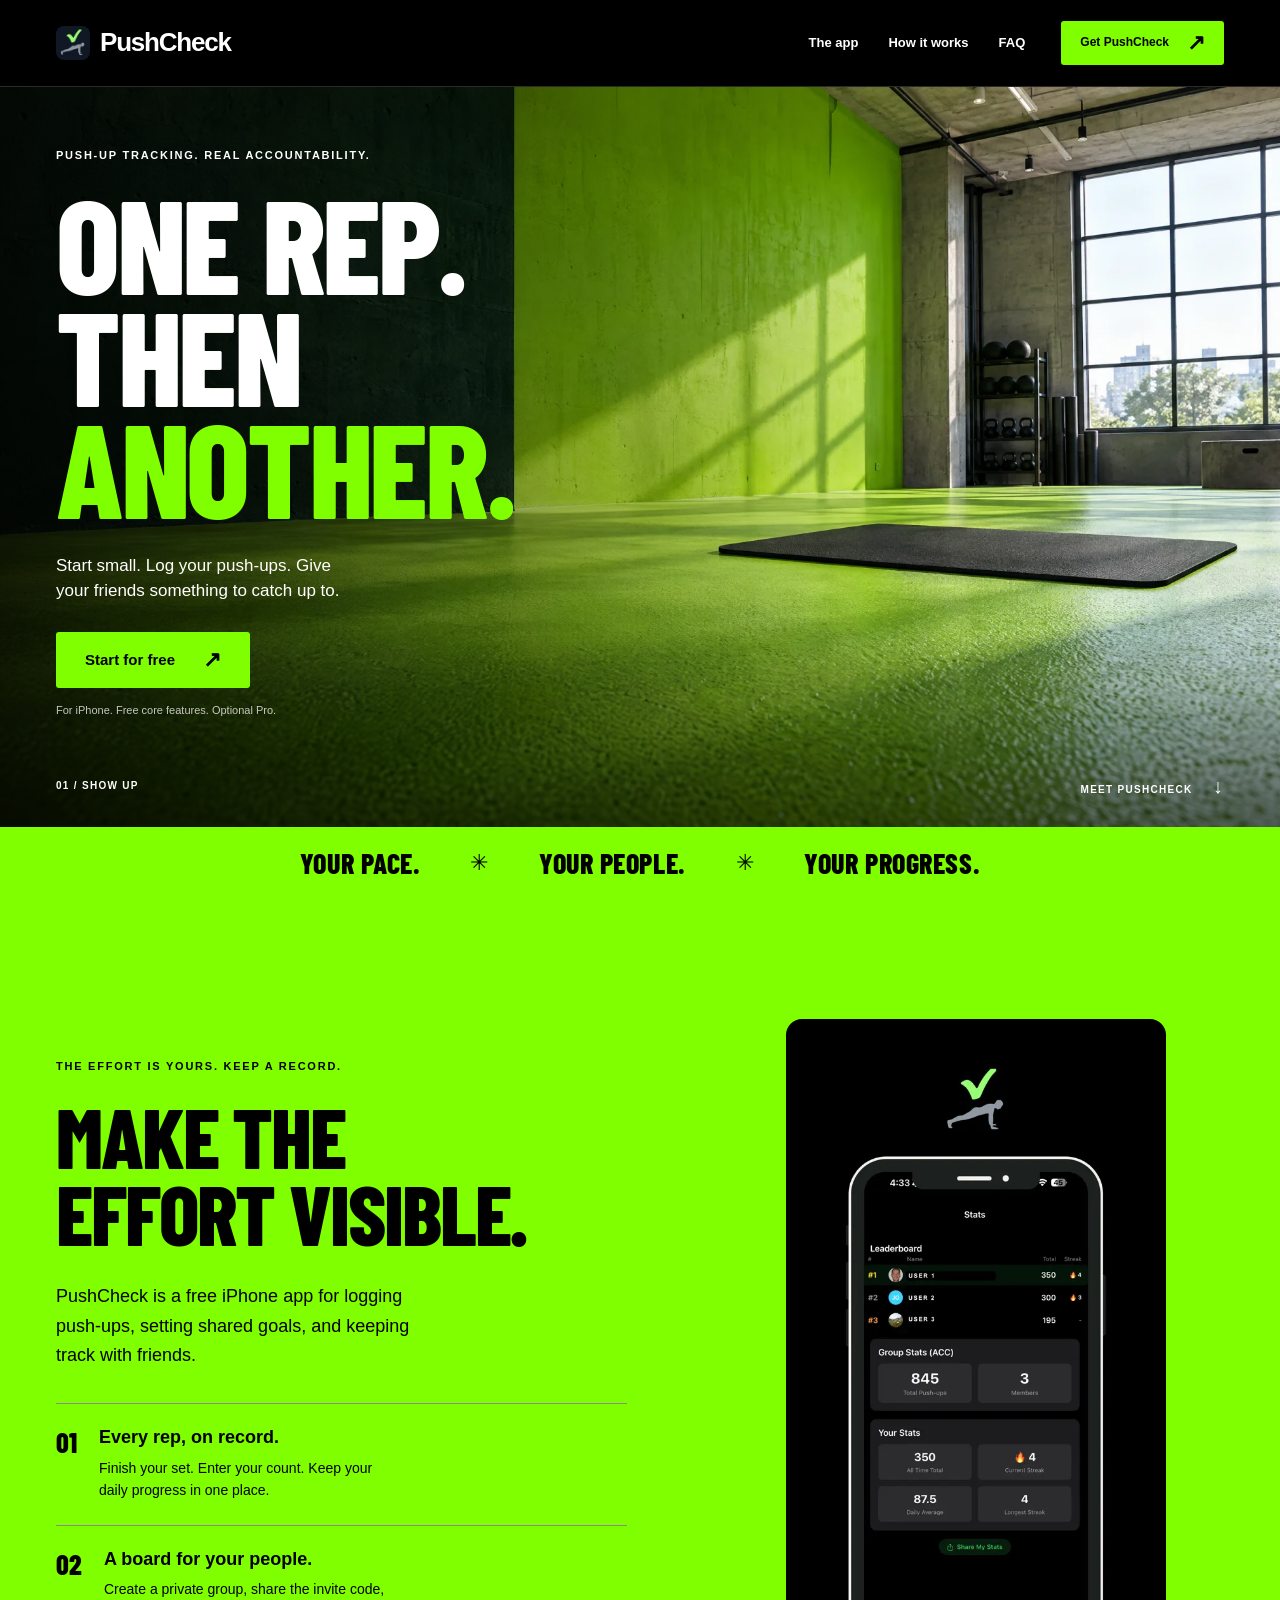
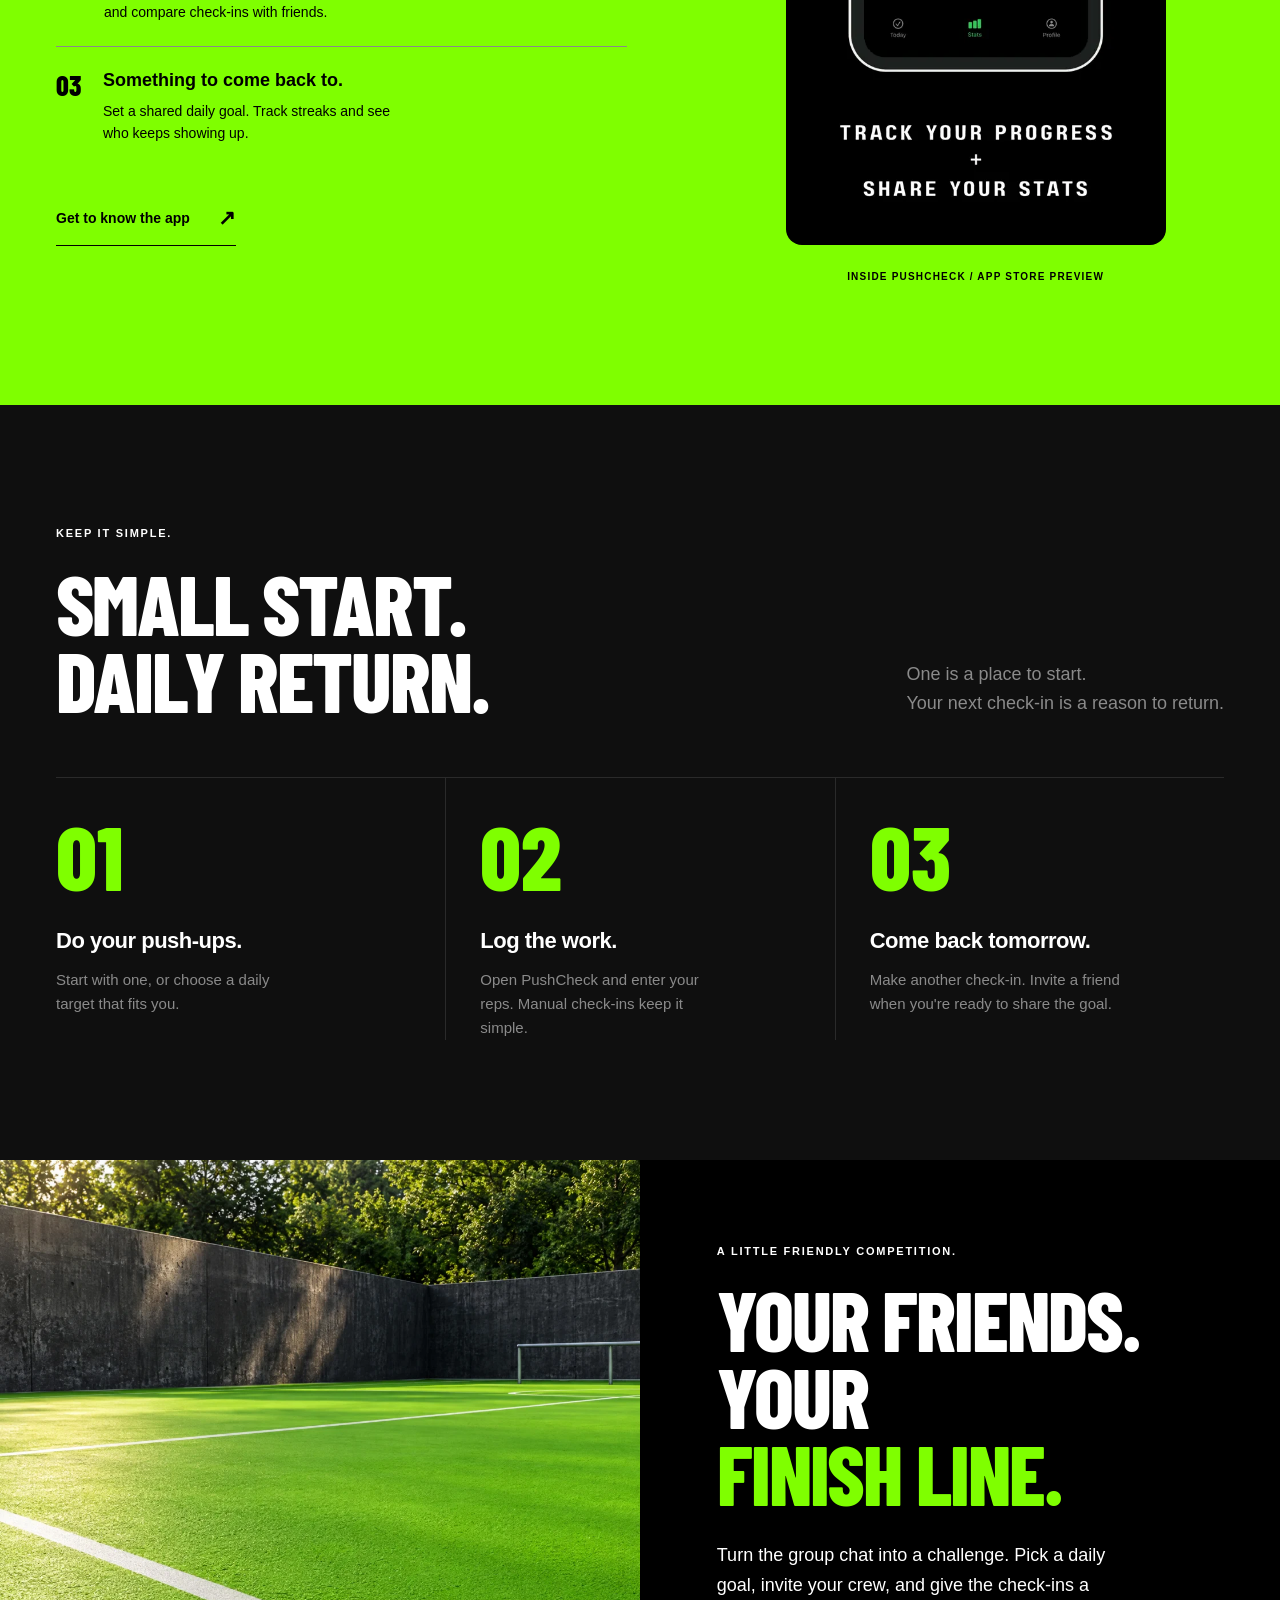
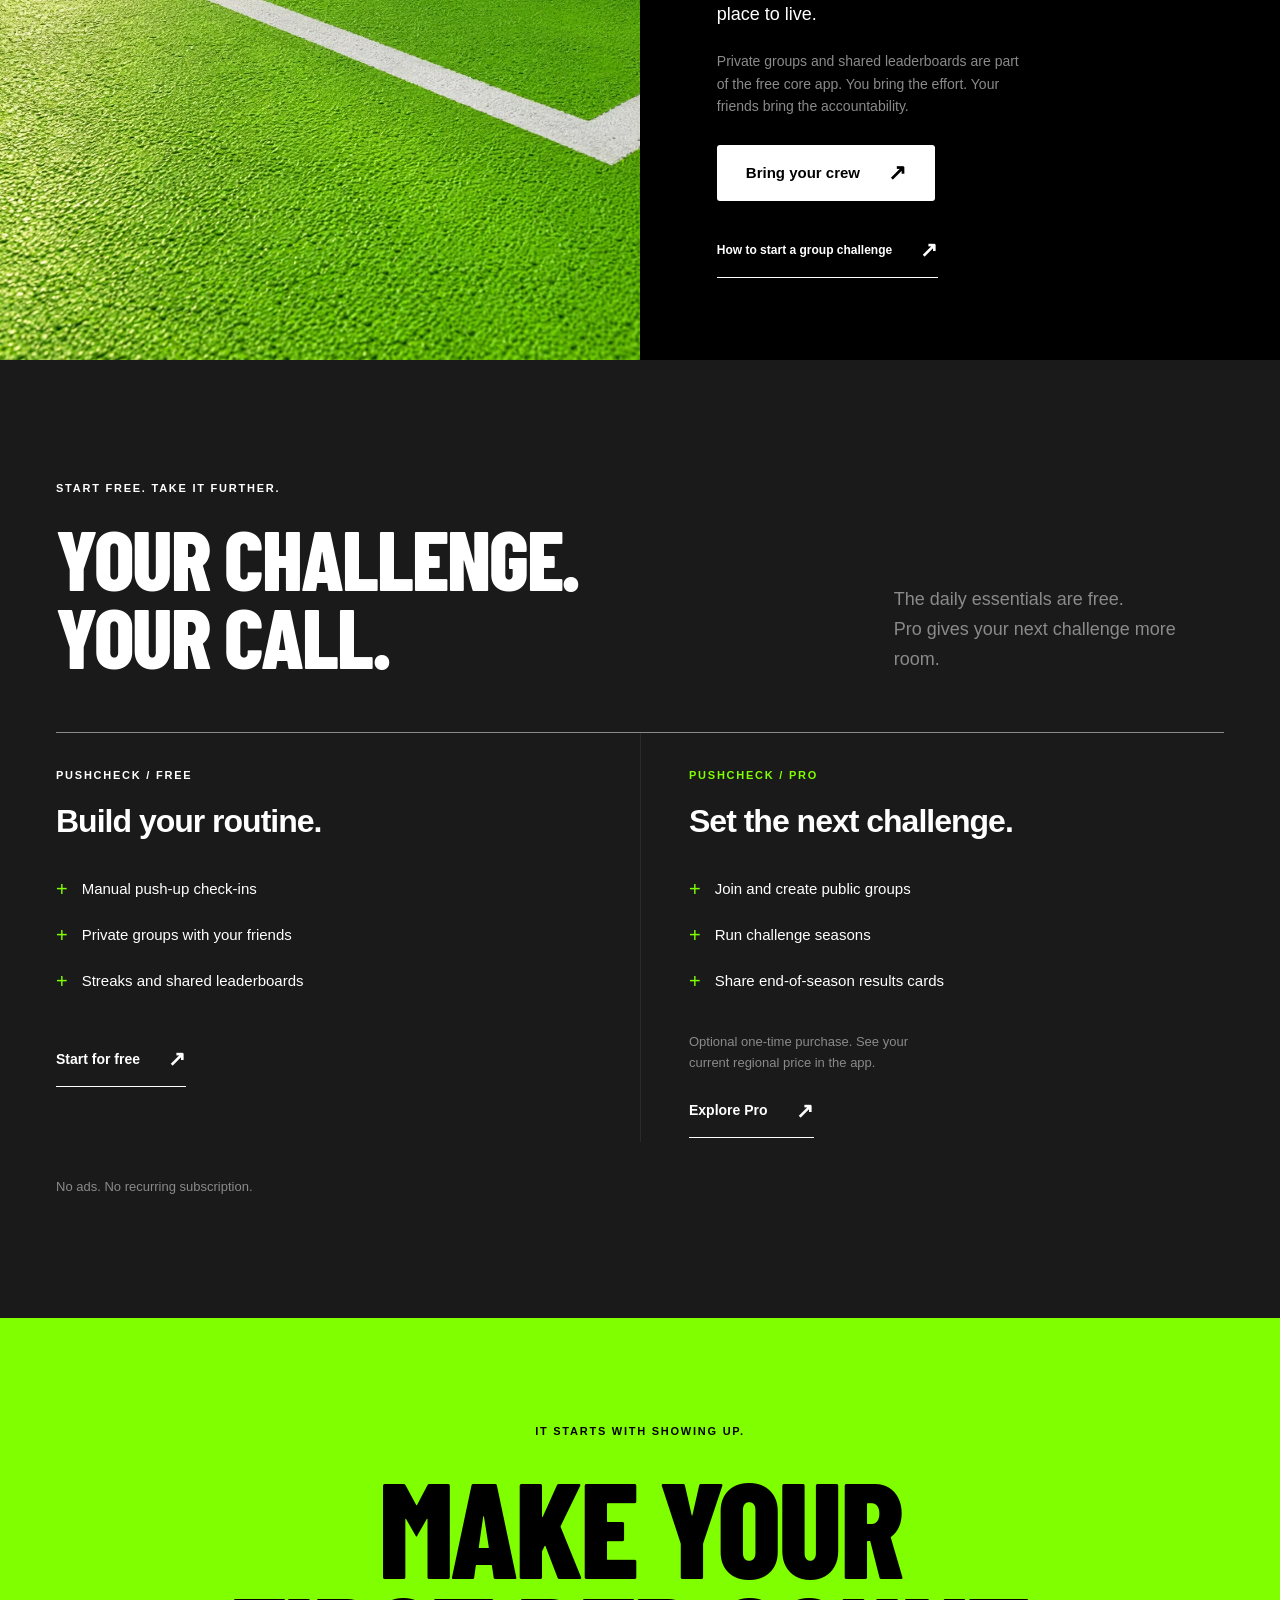
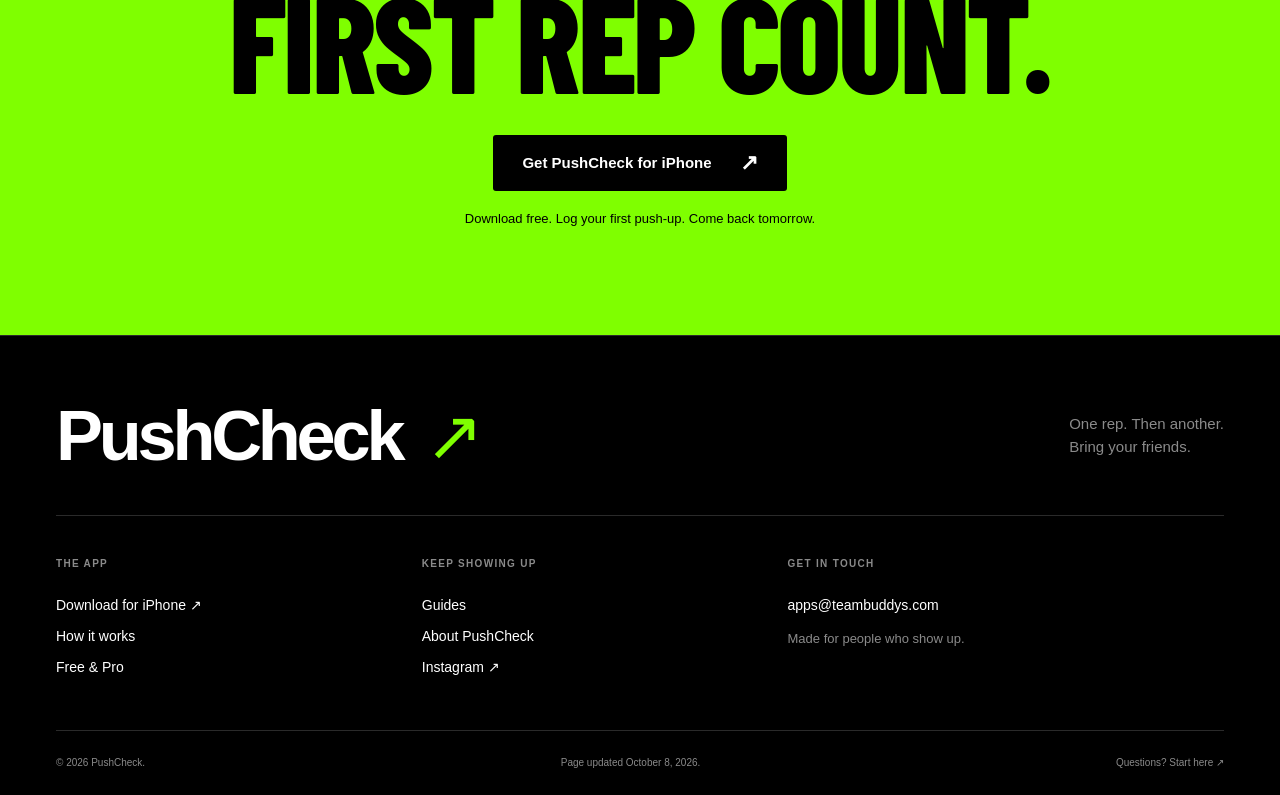
==== commit 34d21748: "Replace AI athletes with green training environments" ====
--- a/index.html
+++ b/index.html
@@ -11,12 +11,12 @@
     <meta property="og:url" content="https://pushcheck.app/">
     <meta property="og:type" content="website">
     <meta property="og:site_name" content="PushCheck">
-    <meta property="og:image" content="https://pushcheck.app/assets/pushcheck-training-hero.webp">
-    <meta property="og:image:alt" content="PushCheck training partners in a push-up session">
+    <meta property="og:image" content="https://pushcheck.app/assets/pushcheck-green-studio.webp">
+    <meta property="og:image:alt" content="An empty training studio with lime-green flooring and concrete walls">
     <meta name="twitter:card" content="summary_large_image">
     <meta name="twitter:title" content="PushCheck: Push-Up Challenges with Friends">
     <meta name="twitter:description" content="Track push-ups, challenge friends, and build streaks with PushCheck for iPhone. Create a private group and compare daily check-ins on shared leaderboards.">
-    <meta name="twitter:image" content="https://pushcheck.app/assets/pushcheck-training-hero.webp">
+    <meta name="twitter:image" content="https://pushcheck.app/assets/pushcheck-green-studio.webp">
     <link rel="icon" type="image/webp" href="/logo-80.webp">
 
 
@@ -53,7 +53,7 @@
     </script>
 
     <link rel="preload" href="/assets/barlow-condensed-extrabold.ttf" as="font" type="font/ttf" crossorigin>
-    <link rel="stylesheet" href="/style.css?v=20261008-redesign">
+    <link rel="stylesheet" href="/style.css?v=20261008-green-spaces">
     <script src="/navigation.js?v=20261008" defer></script>
 </head>
 <body class="home-page">
@@ -69,7 +69,7 @@
     </nav>
 <main id="main-content">
     <section class="campaign-hero" aria-labelledby="hero-title">
-        <img class="hero-image" src="/assets/pushcheck-training-hero.webp" alt="Two training partners working through a push-up session in a sunlit studio" width="1672" height="941" fetchpriority="high">
+        <img class="hero-image" src="/assets/pushcheck-green-studio.webp" alt="An empty lime-green training studio with a black exercise mat and natural light" width="1920" height="1086" fetchpriority="high">
         <div class="hero-shade" aria-hidden="true"></div>
         <div class="container hero-content">
             <p class="eyebrow">Push-up tracking. Real accountability.</p>
@@ -104,7 +104,7 @@
     </section>
 
     <section class="crew-section" aria-labelledby="crew-title">
-        <div class="crew-photo"><img src="/assets/pushcheck-training-partners.webp" alt="Two friends holding a push-up position together on an outdoor court" width="1122" height="1402" loading="lazy"></div>
+        <div class="crew-photo"><img src="/assets/pushcheck-green-court.webp" alt="An empty lime-green outdoor court with white lines and concrete walls" width="1120" height="1400" loading="lazy"></div>
         <div class="crew-copy"><p class="eyebrow">A little friendly competition.</p><h2 id="crew-title" class="display-title">Your friends.<br>Your<br><span>finish line.</span></h2><p class="section-lead">Turn the group chat into a challenge. Pick a daily goal, invite your crew, and give the check-ins a place to live.</p><p>Private groups and shared leaderboards are part of the free core app. You bring the effort. Your friends bring the accountability.</p><a class="cta-button button-light" href="https://apps.apple.com/us/app/pushcheck-pushup-challenge/id6759138620">Bring your crew <span aria-hidden="true">↗</span></a><a class="text-link" href="/blog/push-up-challenge-app-for-friends">How to start a group challenge <span aria-hidden="true">↗</span></a></div>
     </section>
 
--- a/style.css
+++ b/style.css
@@ -69,7 +69,7 @@
 .manifesto-strip { display: flex; justify-content: center; align-items: center; gap: 50px; background: var(--primary); color: var(--bg-dark); padding: 22px; font: 800 28px/1 var(--display); text-transform: uppercase; letter-spacing: .02em; }
 .manifesto-strip span[aria-hidden] { font: 22px/1 Arial, sans-serif; }
 /* The actual product */
-.product-section { background: var(--text-dark); color: var(--bg-dark); }
+.product-section { background: var(--primary); color: var(--bg-dark); }
 .product-grid { display: grid; grid-template-columns: 1.15fr 1fr; gap: 100px; align-items: center; }
 .product-copy .section-lead { max-width: 39ch; }
 .product-points { margin: 32px 0 24px; }
@@ -92,7 +92,7 @@
 /* The crew */
 .crew-section { display: grid; grid-template-columns: 1fr 1fr; background: var(--bg-dark); }
 .crew-photo { min-width: 0; }
-.crew-photo img { width: 100%; height: 100%; object-fit: cover; object-position: right center; }
+.crew-photo img { width: 100%; height: 100%; object-fit: cover; object-position: center; }
 .crew-copy { display: flex; flex-direction: column; align-items: flex-start; justify-content: center; padding: 80px clamp(32px, 6vw, 100px); }
 .crew-copy .display-title { font-size: clamp(66px, 6.5vw, 100px); }
 .crew-copy h2 span { color: var(--primary); }
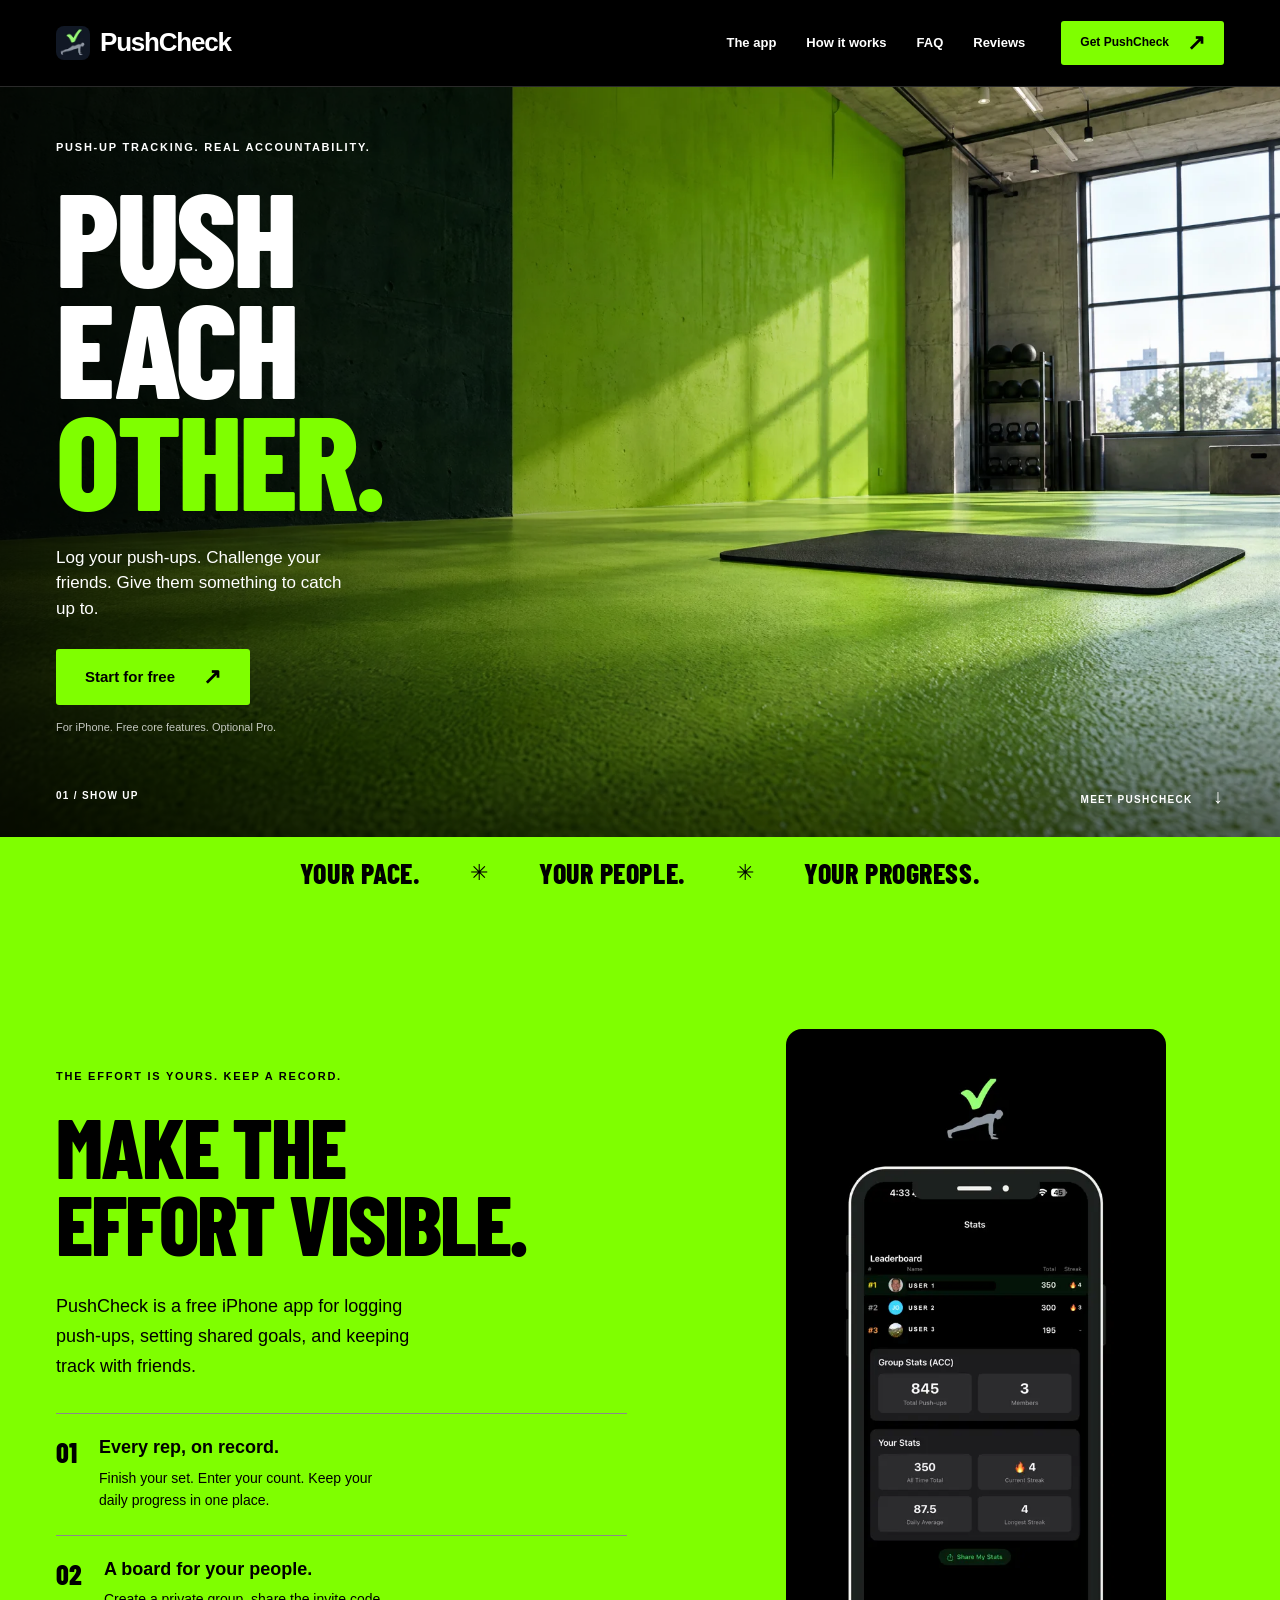
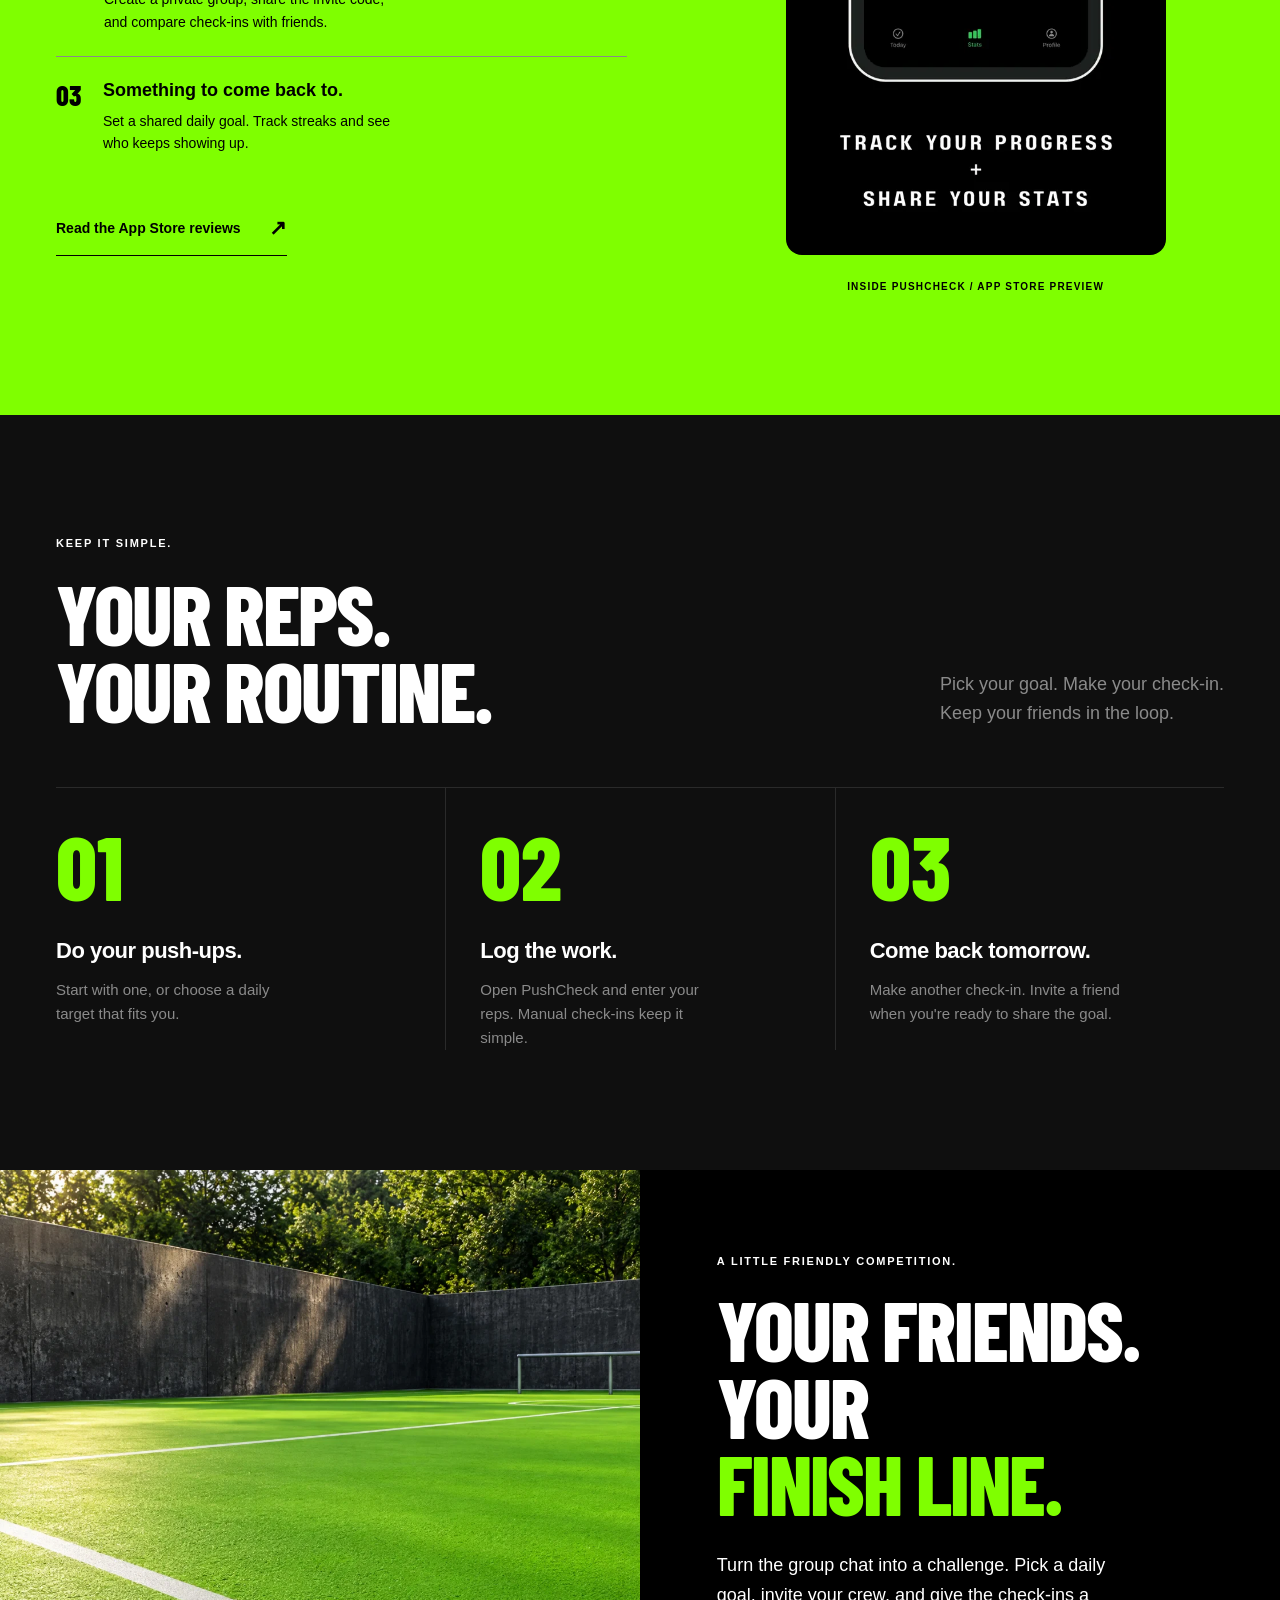
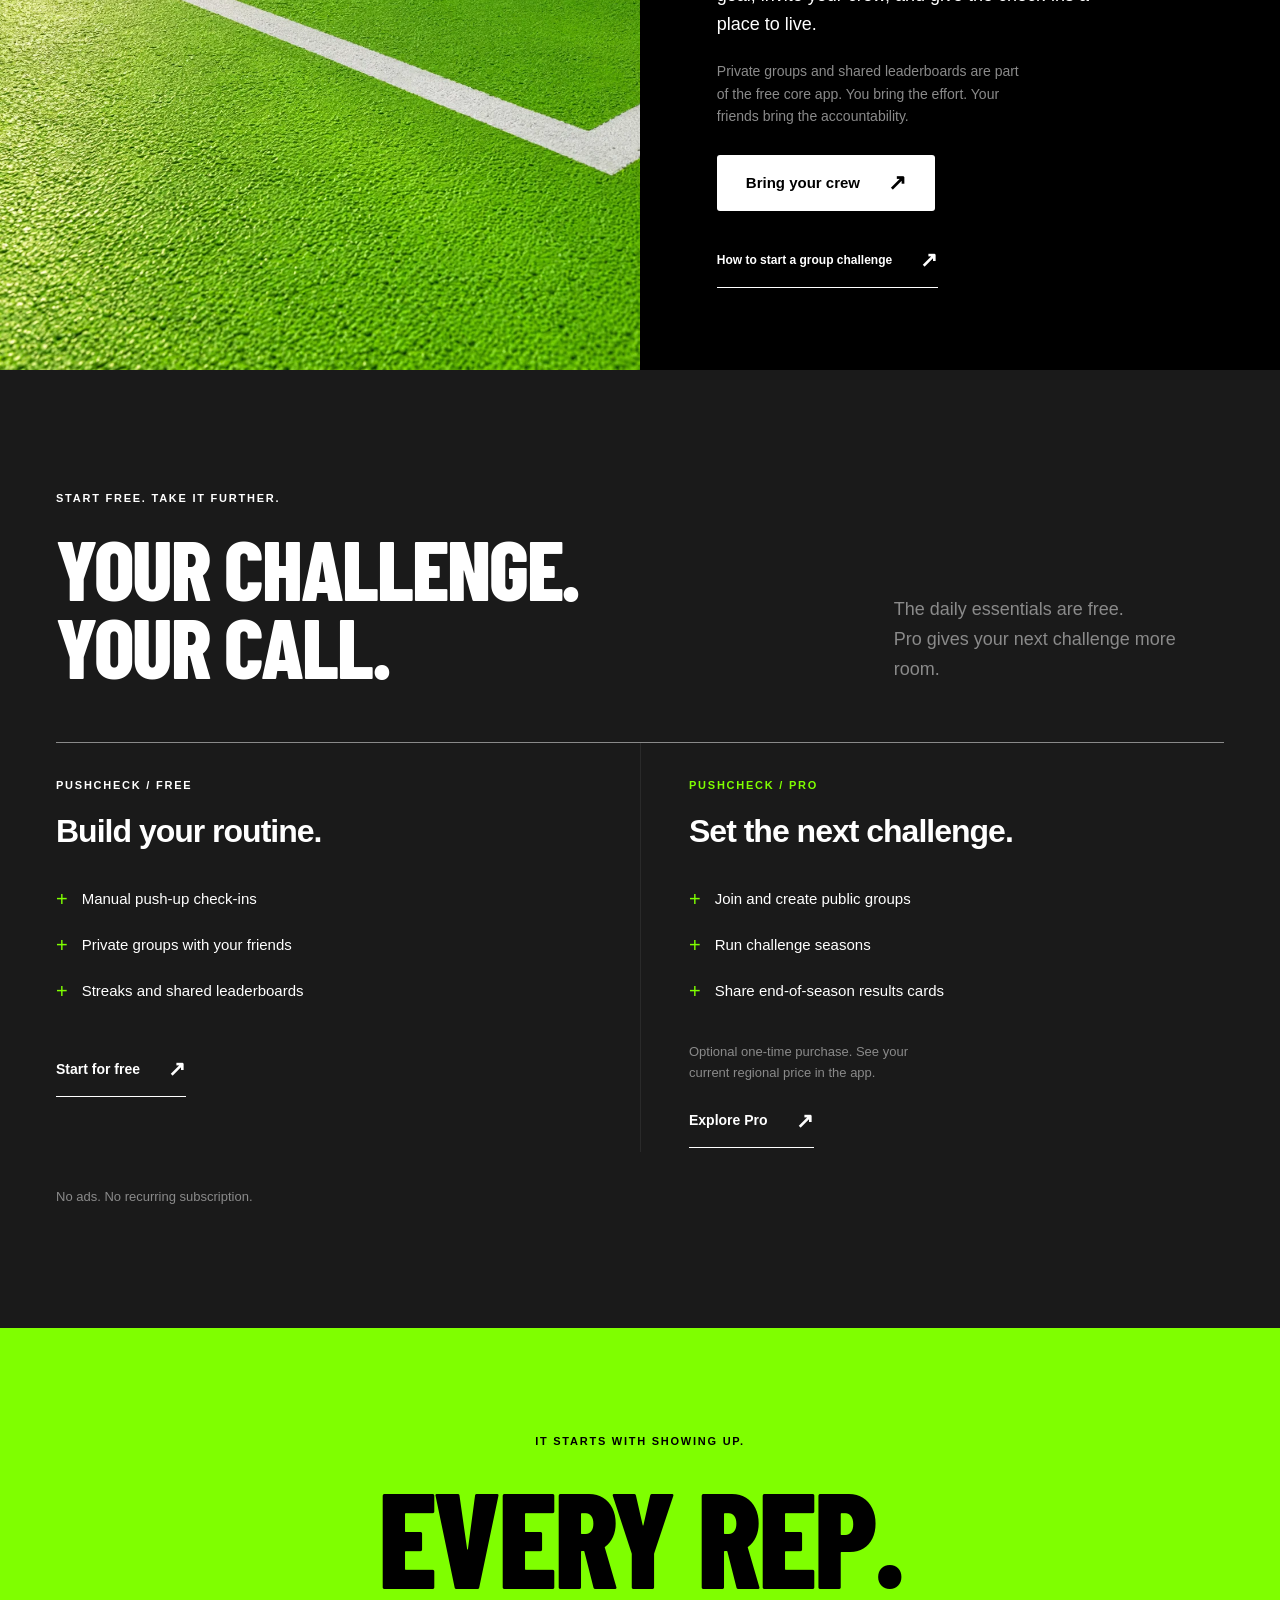
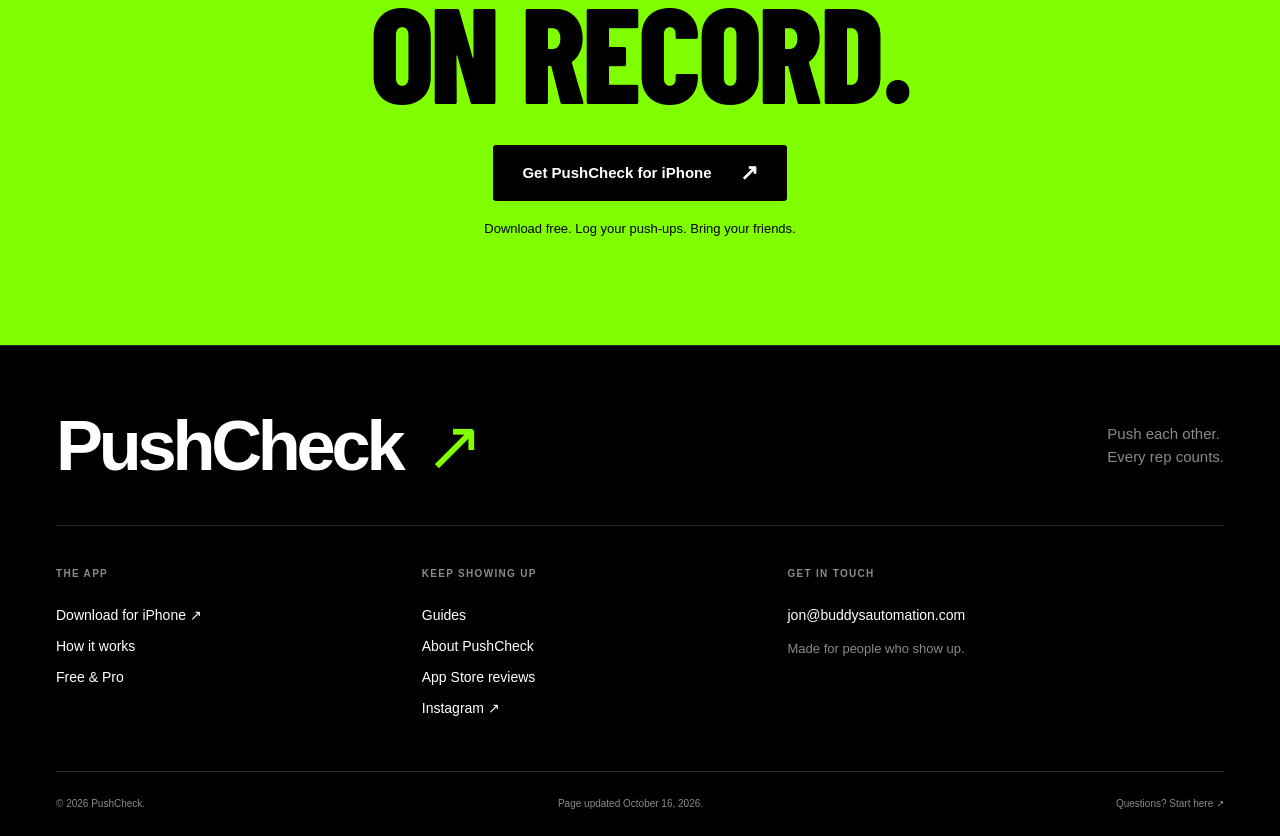
==== commit e85d0682: "Add sourced App Store reviews and refresh PushCheck branding" ====
--- a/index.html
+++ b/index.html
@@ -29,7 +29,7 @@
     <!-- Schema.org markup -->
     <script type="application/ld+json">
 {
-  "dateModified": "2026-10-08",
+  "dateModified": "2026-10-16",
   "@context": "https://schema.org",
   "@type": "SoftwareApplication",
   "name": "PushCheck: Pushup Challenge",
@@ -61,9 +61,9 @@
     <nav class="site-nav" aria-label="Main navigation">
         <div class="container nav-content">
             <div class="logo"><a href="/" aria-label="PushCheck home"><img src="/logo-80.webp" alt="" width="40" height="40" class="logo-img"><span>PushCheck</span></a></div>
-            <div class="nav-links"><a href="/#the-app">The app</a><a href="/#how-it-works">How it works</a><a href="/faq.html">FAQ</a></div>
+            <div class="nav-links"><a href="/#the-app">The app</a><a href="/#how-it-works">How it works</a><a href="/faq.html">FAQ</a><a href="/reviews.html">Reviews</a></div>
             <div class="nav-actions"><a href="https://apps.apple.com/us/app/pushcheck-pushup-challenge/id6759138620" class="download-btn">Get PushCheck <span aria-hidden="true">↗</span></a>
-                <details class="mobile-menu"><summary aria-label="Navigation menu"><span class="menu-lines" aria-hidden="true"></span></summary><div class="mobile-menu-links"><a href="/#the-app">The app</a><a href="/#how-it-works">How it works</a><a href="/faq.html">FAQ</a><a href="/blog.html">Guides</a><a href="/brand-facts.html">About</a></div></details>
+                <details class="mobile-menu"><summary aria-label="Navigation menu"><span class="menu-lines" aria-hidden="true"></span></summary><div class="mobile-menu-links"><a href="/#the-app">The app</a><a href="/#how-it-works">How it works</a><a href="/faq.html">FAQ</a><a href="/reviews.html">Reviews</a><a href="/blog.html">Guides</a><a href="/brand-facts.html">About</a></div></details>
             </div>
         </div>
     </nav>
@@ -73,8 +73,8 @@
         <div class="hero-shade" aria-hidden="true"></div>
         <div class="container hero-content">
             <p class="eyebrow">Push-up tracking. Real accountability.</p>
-            <h1 id="hero-title">One rep.<br>Then<br><span>another.</span></h1>
-            <p class="hero-copy">Start small. Log your push-ups. Give your friends something to catch up to.</p>
+            <h1 id="hero-title">Push<br>each<br><span>other.</span></h1>
+            <p class="hero-copy">Log your push-ups. Challenge your friends. Give them something to catch up to.</p>
             <a class="cta-button" href="https://apps.apple.com/us/app/pushcheck-pushup-challenge/id6759138620">Start for free <span aria-hidden="true">↗</span></a>
             <p class="hero-note">For iPhone. Free core features. Optional Pro.</p>
         </div>
@@ -91,14 +91,14 @@
                     <div><span class="point-number">02</span><div><h3>A board for your people.</h3><p>Create a private group, share the invite code, and compare check-ins with friends.</p></div></div>
                     <div><span class="point-number">03</span><div><h3>Something to come back to.</h3><p>Set a shared daily goal. Track streaks and see who keeps showing up.</p></div></div>
                 </div>
-                <a class="text-link dark-link" href="/faq.html">Get to know the app <span aria-hidden="true">↗</span></a>
+                <a class="text-link dark-link" href="/reviews.html">Read the App Store reviews <span aria-hidden="true">↗</span></a>
             </div>
             <figure class="app-visual"><img src="/assets/pushcheck-app-store.webp" alt="PushCheck App Store preview showing its stats and group leaderboard" width="598" height="1300" loading="lazy"><figcaption>Inside PushCheck / App Store preview</figcaption></figure>
         </div>
     </section>
 
     <section id="how-it-works" class="ritual-section section-space" aria-labelledby="ritual-title">
-        <div class="container"><div class="section-heading"><div><p class="eyebrow">Keep it simple.</p><h2 id="ritual-title" class="display-title">Small start.<br>Daily return.</h2></div><p class="section-lead">One is a place to start.<br>Your next check-in is a reason to return.</p></div>
+        <div class="container"><div class="section-heading"><div><p class="eyebrow">Keep it simple.</p><h2 id="ritual-title" class="display-title">Your reps.<br>Your routine.</h2></div><p class="section-lead">Pick your goal. Make your check-in.<br>Keep your friends in the loop.</p></div>
             <ol class="ritual-steps"><li><span class="giant-number" aria-hidden="true">01</span><h3>Do your push-ups.</h3><p>Start with one, or choose a daily target that fits you.</p></li><li><span class="giant-number" aria-hidden="true">02</span><h3>Log the work.</h3><p>Open PushCheck and enter your reps. Manual check-ins keep it simple.</p></li><li><span class="giant-number" aria-hidden="true">03</span><h3>Come back tomorrow.</h3><p>Make another check-in. Invite a friend when you're ready to share the goal.</p></li></ol>
         </div>
     </section>
@@ -112,17 +112,17 @@
         <div class="membership-grid"><article><p class="eyebrow">PushCheck / Free</p><h3>Build your routine.</h3><ul><li>Manual push-up check-ins</li><li>Private groups with your friends</li><li>Streaks and shared leaderboards</li></ul><a class="text-link" href="https://apps.apple.com/us/app/pushcheck-pushup-challenge/id6759138620">Start for free <span aria-hidden="true">↗</span></a></article><article class="pro-tier"><p class="eyebrow">PushCheck / Pro</p><h3>Set the next challenge.</h3><ul><li>Join and create public groups</li><li>Run challenge seasons</li><li>Share end-of-season results cards</li></ul><p class="membership-note">Optional one-time purchase. See your current regional price in the app.</p><a class="text-link" href="/faq.html">Explore Pro <span aria-hidden="true">↗</span></a></article></div><p class="small-text membership-footnote">No ads. No recurring subscription.</p>
     </div></section>
 
-    <section class="final-cta" aria-labelledby="final-title"><div class="container"><p class="eyebrow">It starts with showing up.</p><h2 id="final-title">Make your<br>first rep count.</h2><a class="cta-button button-black" href="https://apps.apple.com/us/app/pushcheck-pushup-challenge/id6759138620">Get PushCheck for iPhone <span aria-hidden="true">↗</span></a><p>Download free. Log your first push-up. Come back tomorrow.</p></div></section>
+    <section class="final-cta" aria-labelledby="final-title"><div class="container"><p class="eyebrow">It starts with showing up.</p><h2 id="final-title">Every rep.<br>On record.</h2><a class="cta-button button-black" href="https://apps.apple.com/us/app/pushcheck-pushup-challenge/id6759138620">Get PushCheck for iPhone <span aria-hidden="true">↗</span></a><p>Download free. Log your push-ups. Bring your friends.</p></div></section>
 </main>
 <footer>
         <div class="container">
-            <div class="footer-top"><a class="footer-brand" href="/">PushCheck<span aria-hidden="true">↗</span></a><p>One rep. Then another.<br>Bring your friends.</p></div>
+            <div class="footer-top"><a class="footer-brand" href="/">PushCheck<span aria-hidden="true">↗</span></a><p>Push each other.<br>Every rep counts.</p></div>
             <div class="footer-content">
                 <div class="footer-section"><h4>The app</h4><a href="https://apps.apple.com/us/app/pushcheck-pushup-challenge/id6759138620">Download for iPhone ↗</a><a href="/#how-it-works">How it works</a><a href="/faq.html">Free &amp; Pro</a></div>
-                <div class="footer-section"><h4>Keep showing up</h4><a href="/blog.html">Guides</a><a href="/brand-facts.html">About PushCheck</a><a href="https://www.instagram.com/pushcheckapp/">Instagram ↗</a></div>
-                <div class="footer-section"><h4>Get in touch</h4><a href="mailto:apps@teambuddys.com">apps@teambuddys.com</a><p>Made for people who show up.</p></div>
+                <div class="footer-section"><h4>Keep showing up</h4><a href="/blog.html">Guides</a><a href="/brand-facts.html">About PushCheck</a><a href="/reviews.html">App Store reviews</a><a href="https://www.instagram.com/pushcheckapp/">Instagram ↗</a></div>
+                <div class="footer-section"><h4>Get in touch</h4><a href="mailto:jon@buddysautomation.com">jon@buddysautomation.com</a><p>Made for people who show up.</p></div>
             </div>
-            <div class="footer-bottom"><p>&copy; 2026 PushCheck.</p><p>Page updated <time datetime="2026-10-08">October 8, 2026</time>.</p><a href="/faq.html">Questions? Start here ↗</a></div>
+            <div class="footer-bottom"><p>&copy; 2026 PushCheck.</p><p>Page updated <time datetime="2026-10-16">October 16, 2026</time>.</p><a href="/faq.html">Questions? Start here ↗</a></div>
         </div>
     </footer>
 </body>
--- a/style.css
+++ b/style.css
@@ -1,4 +1,4 @@
-/* PushCheck / One rep. Then another. */
+/* PushCheck / Push each other. */
 @font-face {
     font-family: 'Barlow Condensed';
     src: url('/assets/barlow-condensed-extrabold.ttf') format('truetype');
@@ -300,3 +300,36 @@
 .logo, .nav-actions { flex-shrink: 0; }
 .download-btn { white-space: nowrap; }
 .mobile-menu summary { min-width: 44px; }
+
+/* Official, attributed App Store feedback. */
+.reviews-page { padding: 48px 0 90px; }
+.reviews-intro h1 { font: 800 clamp(76px, 10vw, 148px)/.87 var(--display); letter-spacing: -.025em; text-transform: uppercase; margin: 22px 0 30px; }
+.reviews-intro h1 span { color: var(--primary); }
+.reviews-disclosure { max-width: 64ch; line-height: 1.7; }
+.reviews-disclosure strong { display: block; }
+.reviews-rating { display: flex; align-items: center; gap: 64px; border-top: 1px solid var(--border); border-bottom: 1px solid var(--border); padding: 30px 0; margin-top: 36px; }
+.reviews-rating strong { display: block; color: var(--primary); font: 800 80px/1 var(--display); }
+.reviews-rating strong span { font-size: 36px; color: var(--text-light); }
+.reviews-rating-caption { display: block; margin-top: 10px; font-size: 14px; }
+.reviews-rating > p + p { font-size: 13px; line-height: 1.9; color: var(--text-light); }
+.reviews-rating a { color: var(--text-dark); }
+.reviews-feedback, .reviews-details { padding-top: 60px; }
+.reviews-page h2 { font: 800 clamp(36px, 4.6vw, 58px)/1 var(--display); text-transform: uppercase; margin-bottom: 20px; }
+.reviews-context { color: var(--text-light); max-width: 76ch; font-size: 14px; }
+.reviews-grid { display: grid; grid-template-columns: repeat(2, minmax(0, 1fr)); gap: 24px; margin: 28px 0; }
+.review-excerpt { background: var(--bg-light); border: 1px solid var(--border); padding: 32px; display: flex; flex-direction: column; justify-content: space-between; gap: 32px; }
+.review-excerpt blockquote { font-size: clamp(24px, 2.8vw, 36px); line-height: 1.3; letter-spacing: -.02em; }
+.review-excerpt figcaption { display: flex; flex-direction: column; font-size: 13px; }
+.review-excerpt figcaption span { color: var(--text-light); }
+.review-excerpt figcaption a { margin-top: 12px; }
+.reviews-details > p { max-width: 70ch; margin-bottom: 20px; }
+.reviews-details .cta-button { margin: 6px 0 18px; }
+.reviews-page a { overflow-wrap: anywhere; }
+@media (max-width: 760px) {
+    .reviews-page { padding: 32px 0 60px; }
+    .reviews-intro h1 { font-size: clamp(68px, 16vw, 110px); }
+    .reviews-rating { align-items: flex-start; flex-direction: column; gap: 20px; padding: 26px 0; }
+    .reviews-grid { grid-template-columns: 1fr; gap: 16px; }
+    .review-excerpt { padding: 25px; }
+    .reviews-feedback, .reviews-details { padding-top: 45px; }
+}
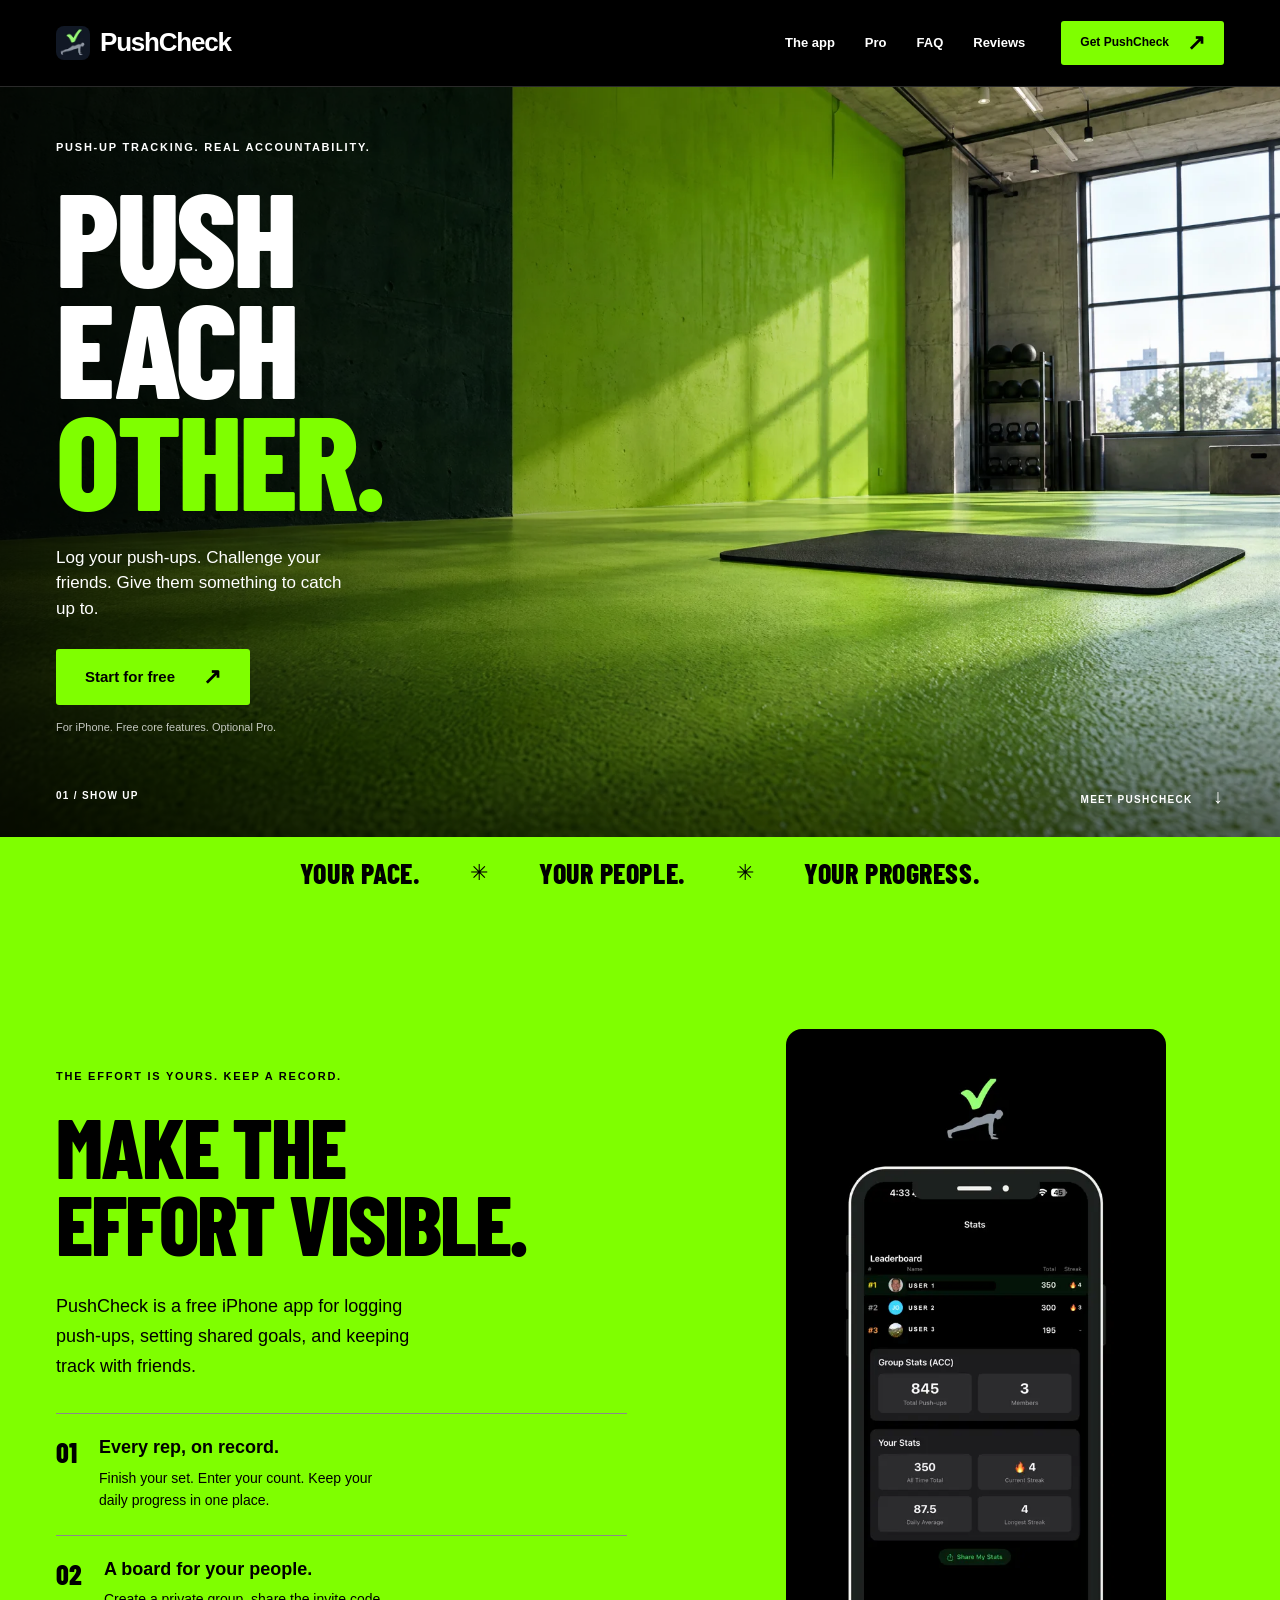
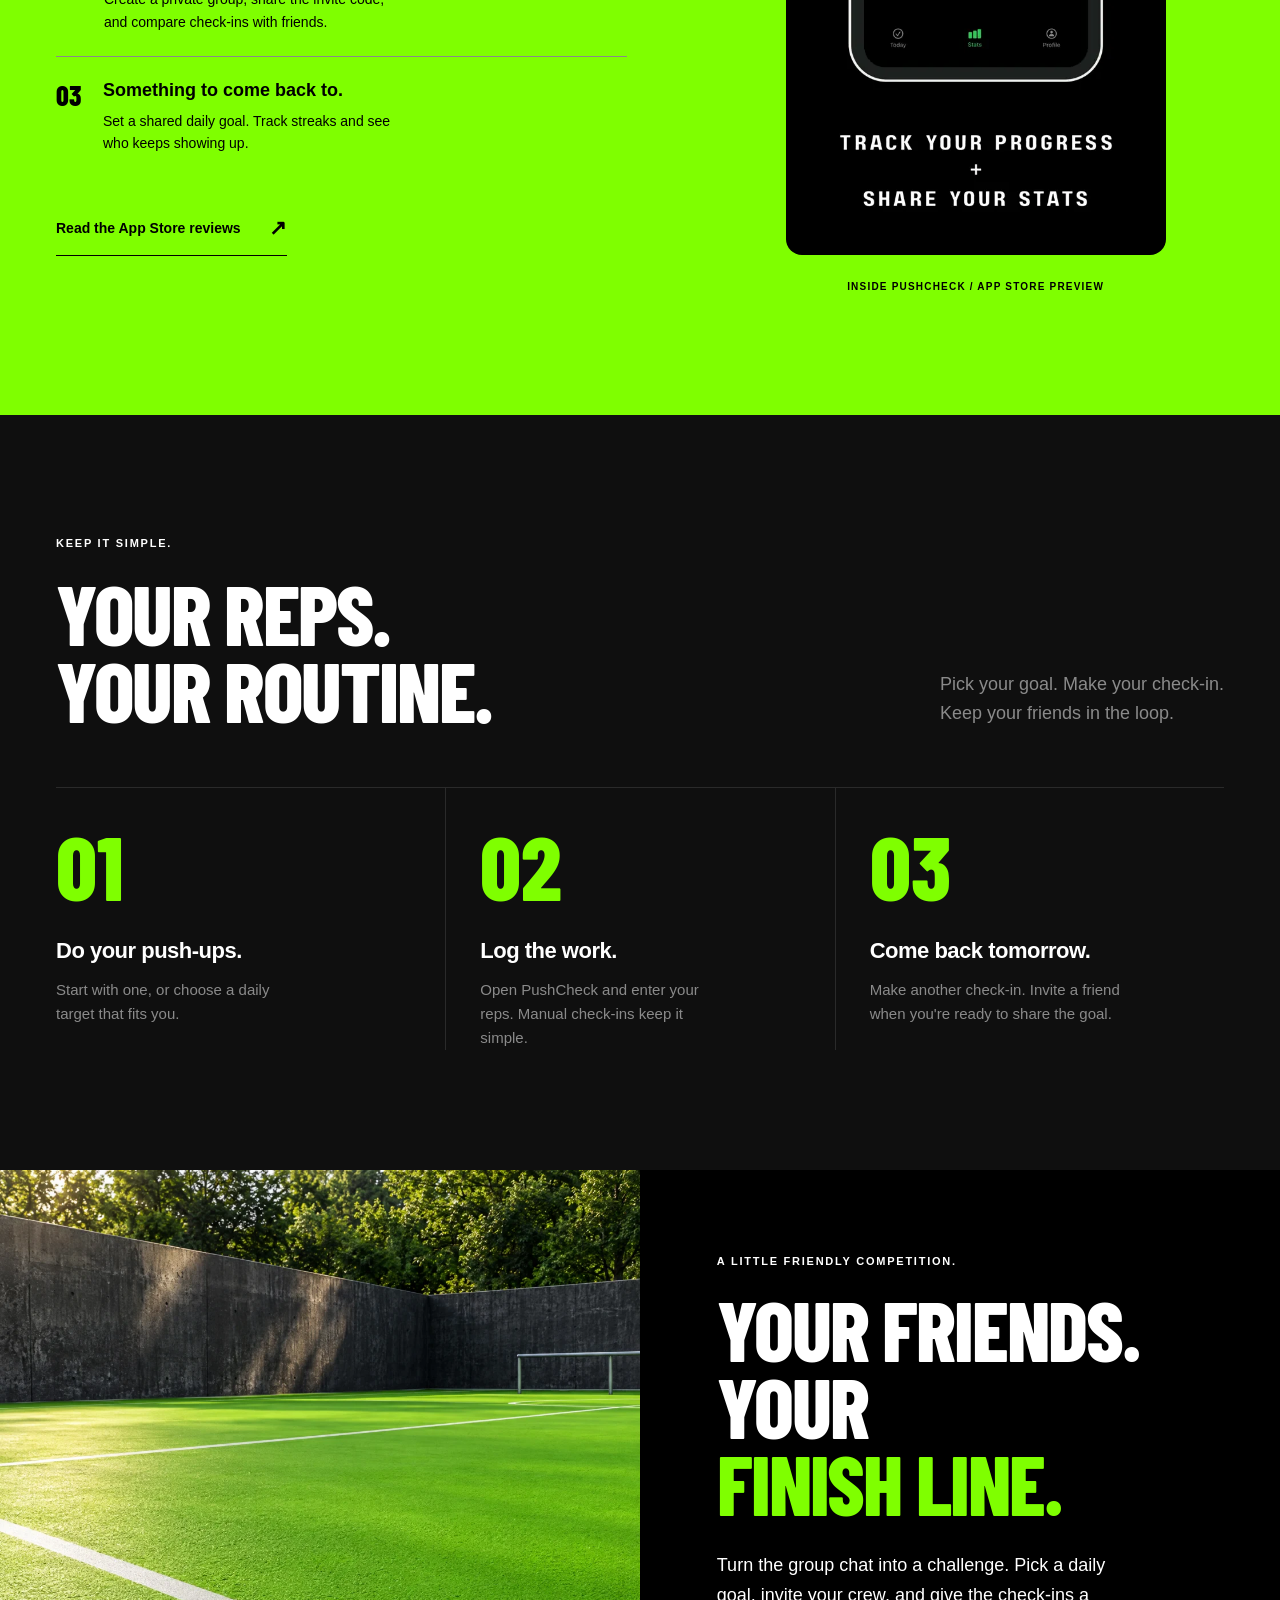
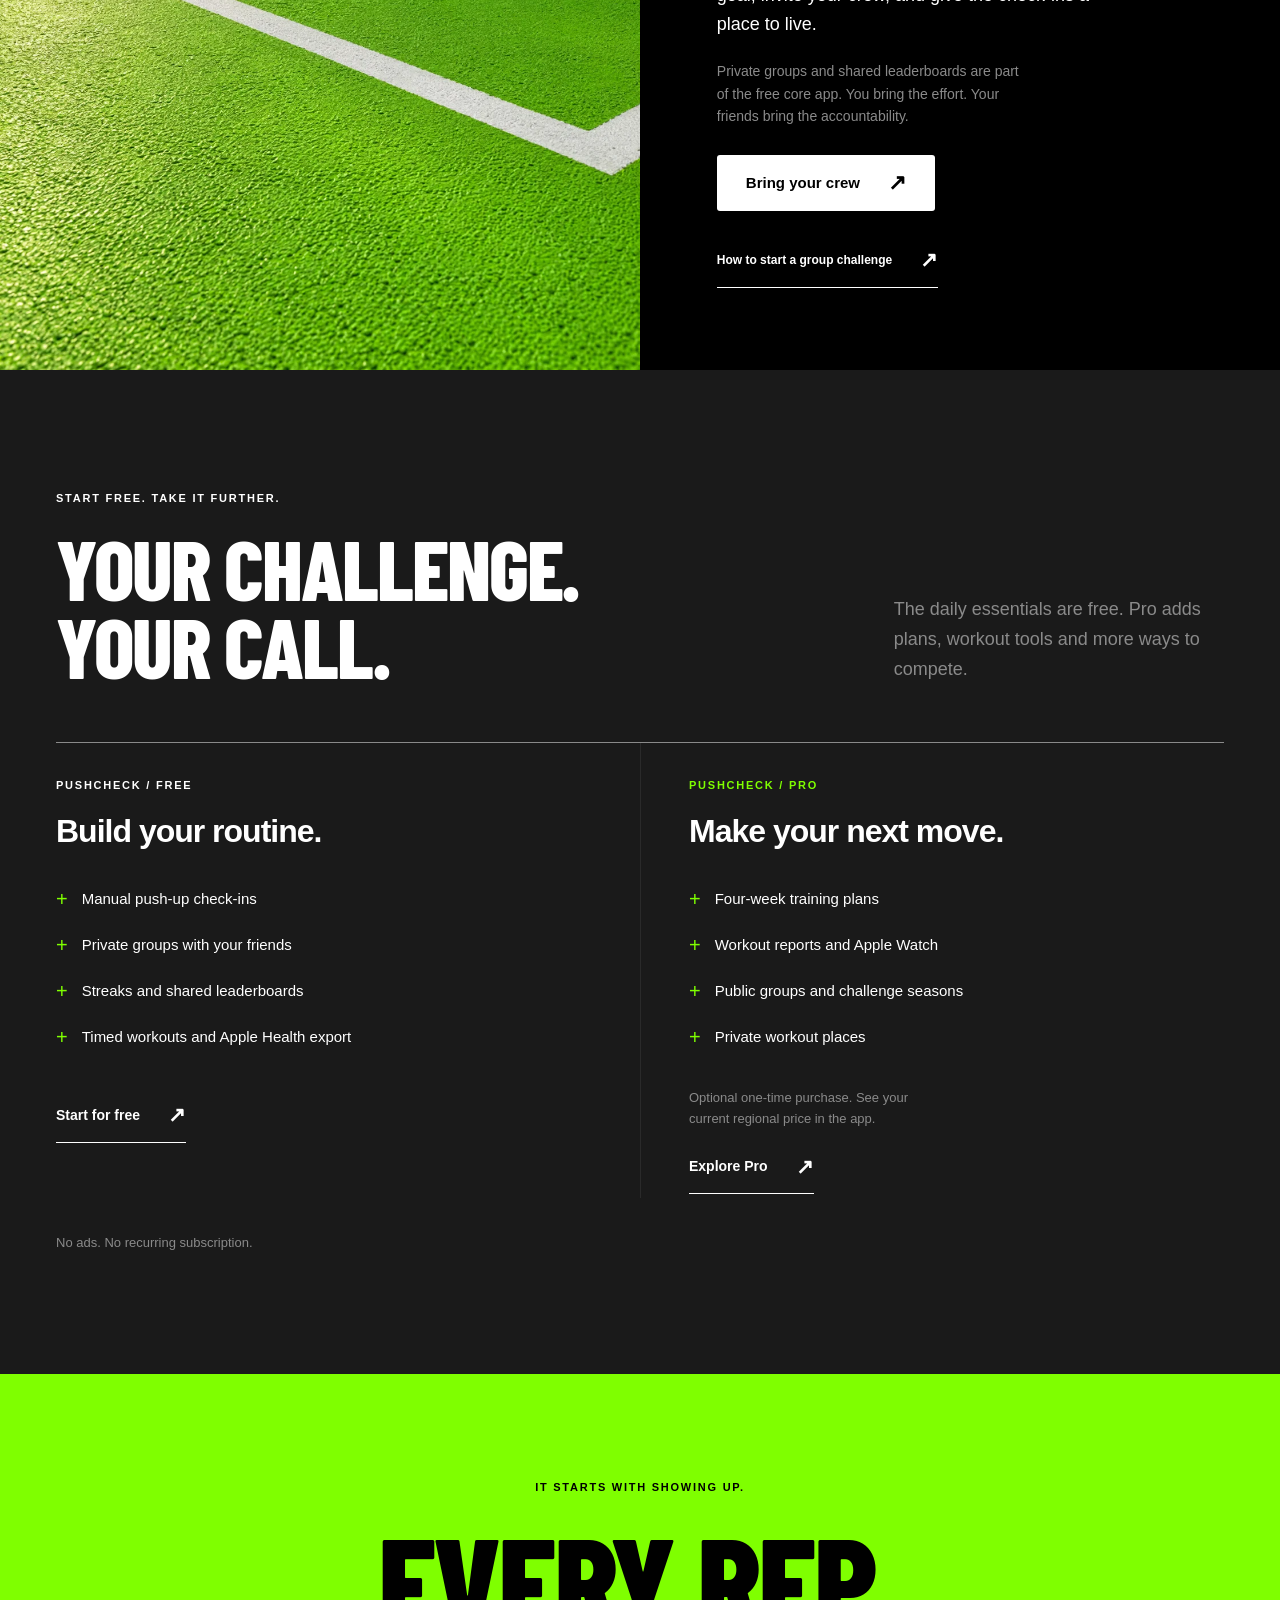
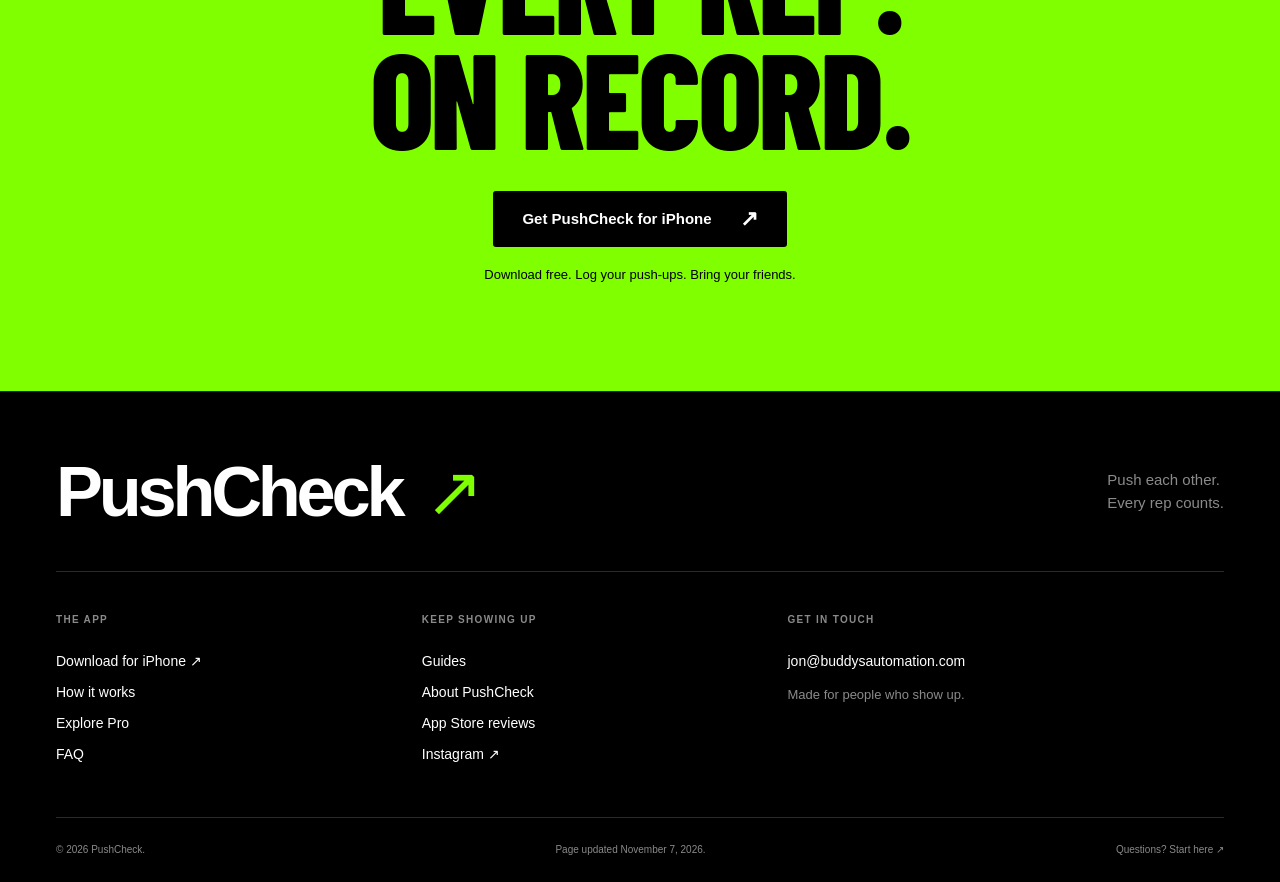
==== commit f748a07b: "Refresh Pro features and guides and add group invitation links" ====
--- a/index.html
+++ b/index.html
@@ -29,7 +29,7 @@
     <!-- Schema.org markup -->
     <script type="application/ld+json">
 {
-  "dateModified": "2026-10-16",
+  "dateModified": "2026-11-07",
   "@context": "https://schema.org",
   "@type": "SoftwareApplication",
   "name": "PushCheck: Pushup Challenge",
@@ -39,7 +39,8 @@
   "offers": {
     "@type": "Offer",
     "price": "0",
-    "priceCurrency": "USD"
+    "priceCurrency": "USD",
+    "description": "Free core tracking and Apple Health export. Optional PushCheck Pro is a one-time purchase for plans, workout reports, Apple Watch, private workout places, public groups and challenge seasons. Check the app for your regional price."
   },
   "downloadUrl": "https://apps.apple.com/us/app/pushcheck-pushup-challenge/id6759138620",
   "author": {
@@ -48,9 +49,19 @@
     "url": "https://pushcheck.app/brand-facts.html#developer"
   },
   "url": "https://pushcheck.app/",
-  "image": "https://pushcheck.app/logo.png"
+  "image": "https://pushcheck.app/logo.png",
+  "featureList": [
+    "Manual daily push-up check-ins",
+    "Private groups, shared goals, leaderboards and streaks",
+    "Basic timed workouts and optional Apple Health export, free",
+    "Optional Pro four-week push-up plans",
+    "Pro reports for timed workouts saved on this iPhone",
+    "Pro Apple Watch timer and manual reps transferred to iPhone",
+    "Pro private workout-place labels",
+    "Pro public-group participation and publishing, and challenge-season organization"
+  ]
 }
-    </script>
+</script>
 
     <link rel="preload" href="/assets/barlow-condensed-extrabold.ttf" as="font" type="font/ttf" crossorigin>
     <link rel="stylesheet" href="/style.css?v=20261008-green-spaces">
@@ -61,9 +72,9 @@
     <nav class="site-nav" aria-label="Main navigation">
         <div class="container nav-content">
             <div class="logo"><a href="/" aria-label="PushCheck home"><img src="/logo-80.webp" alt="" width="40" height="40" class="logo-img"><span>PushCheck</span></a></div>
-            <div class="nav-links"><a href="/#the-app">The app</a><a href="/#how-it-works">How it works</a><a href="/faq.html">FAQ</a><a href="/reviews.html">Reviews</a></div>
+            <div class="nav-links"><a href="/#the-app">The app</a><a href="/pro.html">Pro</a><a href="/faq.html">FAQ</a><a href="/reviews.html">Reviews</a></div>
             <div class="nav-actions"><a href="https://apps.apple.com/us/app/pushcheck-pushup-challenge/id6759138620" class="download-btn">Get PushCheck <span aria-hidden="true">↗</span></a>
-                <details class="mobile-menu"><summary aria-label="Navigation menu"><span class="menu-lines" aria-hidden="true"></span></summary><div class="mobile-menu-links"><a href="/#the-app">The app</a><a href="/#how-it-works">How it works</a><a href="/faq.html">FAQ</a><a href="/reviews.html">Reviews</a><a href="/blog.html">Guides</a><a href="/brand-facts.html">About</a></div></details>
+                <details class="mobile-menu"><summary aria-label="Navigation menu"><span class="menu-lines" aria-hidden="true"></span></summary><div class="mobile-menu-links"><a href="/#the-app">The app</a><a href="/pro.html">Pro</a><a href="/faq.html">FAQ</a><a href="/reviews.html">Reviews</a><a href="/blog.html">Guides</a><a href="/brand-facts.html">About</a></div></details>
             </div>
         </div>
     </nav>
@@ -108,8 +119,8 @@
         <div class="crew-copy"><p class="eyebrow">A little friendly competition.</p><h2 id="crew-title" class="display-title">Your friends.<br>Your<br><span>finish line.</span></h2><p class="section-lead">Turn the group chat into a challenge. Pick a daily goal, invite your crew, and give the check-ins a place to live.</p><p>Private groups and shared leaderboards are part of the free core app. You bring the effort. Your friends bring the accountability.</p><a class="cta-button button-light" href="https://apps.apple.com/us/app/pushcheck-pushup-challenge/id6759138620">Bring your crew <span aria-hidden="true">↗</span></a><a class="text-link" href="/blog/push-up-challenge-app-for-friends">How to start a group challenge <span aria-hidden="true">↗</span></a></div>
     </section>
 
-    <section class="membership-section section-space" aria-labelledby="membership-title"><div class="container"><div class="section-heading"><div><p class="eyebrow">Start free. Take it further.</p><h2 id="membership-title" class="display-title">Your challenge.<br>Your call.</h2></div><p class="section-lead">The daily essentials are free.<br>Pro gives your next challenge more room.</p></div>
-        <div class="membership-grid"><article><p class="eyebrow">PushCheck / Free</p><h3>Build your routine.</h3><ul><li>Manual push-up check-ins</li><li>Private groups with your friends</li><li>Streaks and shared leaderboards</li></ul><a class="text-link" href="https://apps.apple.com/us/app/pushcheck-pushup-challenge/id6759138620">Start for free <span aria-hidden="true">↗</span></a></article><article class="pro-tier"><p class="eyebrow">PushCheck / Pro</p><h3>Set the next challenge.</h3><ul><li>Join and create public groups</li><li>Run challenge seasons</li><li>Share end-of-season results cards</li></ul><p class="membership-note">Optional one-time purchase. See your current regional price in the app.</p><a class="text-link" href="/faq.html">Explore Pro <span aria-hidden="true">↗</span></a></article></div><p class="small-text membership-footnote">No ads. No recurring subscription.</p>
+    <section class="membership-section section-space" aria-labelledby="membership-title"><div class="container"><div class="section-heading"><div><p class="eyebrow">Start free. Take it further.</p><h2 id="membership-title" class="display-title">Your challenge.<br>Your call.</h2></div><p class="section-lead">The daily essentials are free. Pro adds plans, workout tools and more ways to compete.</p></div>
+        <div class="membership-grid"><article><p class="eyebrow">PushCheck / Free</p><h3>Build your routine.</h3><ul><li>Manual push-up check-ins</li><li>Private groups with your friends</li><li>Streaks and shared leaderboards</li><li>Timed workouts and Apple Health export</li></ul><a class="text-link" href="https://apps.apple.com/us/app/pushcheck-pushup-challenge/id6759138620">Start for free <span aria-hidden="true">↗</span></a></article><article class="pro-tier"><p class="eyebrow">PushCheck / Pro</p><h3>Make your next move.</h3><ul><li>Four-week training plans</li><li>Workout reports and Apple Watch</li><li>Public groups and challenge seasons</li><li>Private workout places</li></ul><p class="membership-note">Optional one-time purchase. See your current regional price in the app.</p><a class="text-link" href="/pro.html">Explore Pro <span aria-hidden="true">↗</span></a></article></div><p class="small-text membership-footnote">No ads. No recurring subscription.</p>
     </div></section>
 
     <section class="final-cta" aria-labelledby="final-title"><div class="container"><p class="eyebrow">It starts with showing up.</p><h2 id="final-title">Every rep.<br>On record.</h2><a class="cta-button button-black" href="https://apps.apple.com/us/app/pushcheck-pushup-challenge/id6759138620">Get PushCheck for iPhone <span aria-hidden="true">↗</span></a><p>Download free. Log your push-ups. Bring your friends.</p></div></section>
@@ -118,11 +129,11 @@
         <div class="container">
             <div class="footer-top"><a class="footer-brand" href="/">PushCheck<span aria-hidden="true">↗</span></a><p>Push each other.<br>Every rep counts.</p></div>
             <div class="footer-content">
-                <div class="footer-section"><h4>The app</h4><a href="https://apps.apple.com/us/app/pushcheck-pushup-challenge/id6759138620">Download for iPhone ↗</a><a href="/#how-it-works">How it works</a><a href="/faq.html">Free &amp; Pro</a></div>
+                <div class="footer-section"><h4>The app</h4><a href="https://apps.apple.com/us/app/pushcheck-pushup-challenge/id6759138620">Download for iPhone ↗</a><a href="/#how-it-works">How it works</a><a href="/pro.html">Explore Pro</a><a href="/faq.html">FAQ</a></div>
                 <div class="footer-section"><h4>Keep showing up</h4><a href="/blog.html">Guides</a><a href="/brand-facts.html">About PushCheck</a><a href="/reviews.html">App Store reviews</a><a href="https://www.instagram.com/pushcheckapp/">Instagram ↗</a></div>
                 <div class="footer-section"><h4>Get in touch</h4><a href="mailto:jon@buddysautomation.com">jon@buddysautomation.com</a><p>Made for people who show up.</p></div>
             </div>
-            <div class="footer-bottom"><p>&copy; 2026 PushCheck.</p><p>Page updated <time datetime="2026-10-16">October 16, 2026</time>.</p><a href="/faq.html">Questions? Start here ↗</a></div>
+            <div class="footer-bottom"><p>&copy; 2026 PushCheck.</p><p>Page updated <time datetime="2026-11-07">November 7, 2026</time>.</p><a href="/faq.html">Questions? Start here ↗</a></div>
         </div>
     </footer>
 </body>
--- a/style.css
+++ b/style.css
@@ -333,3 +333,64 @@
     .review-excerpt { padding: 25px; }
     .reviews-feedback, .reviews-details { padding-top: 45px; }
 }
+
+/* Pro and practical guides, using the existing site palette. */
+.pro-hero { padding: 82px 0 92px; background: var(--bg-dark); overflow: hidden; }
+.pro-hero > .container { display: grid; grid-template-columns: 1.3fr 1fr; gap: 60px; align-items: center; }
+.pro-hero h1 { font: 800 clamp(100px, 12vw, 180px)/.82 var(--display); letter-spacing: -.03em; text-transform: uppercase; margin: 30px 0; }
+.pro-hero h1 span, .pro-number { color: var(--primary); }
+.pro-purchase { font-weight: 650; margin: 28px 0 20px; }
+.pro-hero .small-text { margin-top: 14px; }
+.pro-mark { color: var(--primary); font-size: clamp(220px, 35vw, 460px); font-weight: 700; line-height: 1; transform: rotate(-8deg); text-align: center; }
+.pro-feature-grid { display: grid; grid-template-columns: repeat(3,minmax(0,1fr)); gap: 40px; margin-top: 48px; }
+.pro-feature-grid article { padding-top: 22px; border-top: 1px solid var(--border); }
+.pro-number { font-size: 12px; letter-spacing: .1em; font-weight: 700; }
+.pro-feature-grid h3, .pro-extras h2 { font: 800 clamp(36px,4vw,58px)/1 var(--display); text-transform: uppercase; margin: 20px 0; }
+.pro-feature-grid p, .pro-extras p { max-width: 45ch; }
+.pro-extras { background: var(--bg-light); padding: 72px 0; }
+.pro-extras > .container { display: grid; grid-template-columns: repeat(2,minmax(0,1fr)); gap: 90px; }
+.pro-extras .small-text { margin-top: 18px; }
+.pro-free > p { max-width: 70ch; margin-bottom: 20px; }
+.pro-free .small-text { margin-top: 20px; }
+.guide-table-wrap { overflow-x: auto; margin: 28px 0; }
+.guide-table { border-collapse: collapse; width: 100%; font-size: 15px; }
+.guide-table th, .guide-table td { text-align: left; vertical-align: top; padding: 14px; border-bottom: 1px solid var(--border); }
+.guide-table thead { background: var(--bg-light); }
+.guide-table th { font-weight: 650; }
+.challenge-brief { background: var(--bg-light); padding: 26px; margin: 24px 0; }
+.challenge-brief dl { display: grid; grid-template-columns: 120px minmax(0,1fr); gap: 12px 24px; }
+.challenge-brief dt { font-weight: 700; }
+.challenge-brief dd { margin: 0; }
+.current-features { border-left: 3px solid var(--primary); padding: 16px 24px; margin-bottom: 45px; }
+@media (max-width: 760px) {
+    .pro-hero { padding: 50px 0 64px; }
+    .pro-hero > .container { grid-template-columns: minmax(0,1fr); gap: 32px; }
+    .pro-hero h1 { font-size: clamp(90px,21vw,140px); }
+    .pro-mark { display: none; }
+    .pro-feature-grid { grid-template-columns: minmax(0,1fr); gap: 30px; margin-top: 32px; }
+    .pro-extras > .container { grid-template-columns: minmax(0,1fr); gap: 48px; }
+    .pro-extras { padding: 52px 0; }
+    .challenge-brief dl { grid-template-columns: minmax(0,1fr); gap: 4px; }
+    .challenge-brief dd { margin-bottom: 14px; }
+    .guide-table { font-size: 13px; }
+    .guide-table th, .guide-table td { padding: 10px 6px; }
+}
+
+/* Private invitation landing state: no group data is loaded here. */
+.invite-page { min-height: 100vh; }
+.invite-page .brand, .invite-page main, .invite-page footer { width: min(100% - 40px, 470px); margin: 0 auto; }
+.invite-page .brand { padding: 34px 0; }
+.invite-page .brand a { display: flex; gap: 12px; align-items: center; font-size: 24px; font-weight: 750; text-decoration: none; }
+.invite-page .brand-check { color: var(--primary); font-size: 36px; line-height: 1; }
+.invite-page .invite-card { padding: 32px 26px; background: var(--bg-light); border: 1px solid var(--border); border-radius: 24px; }
+.invite-page .eyebrow { color: var(--primary); }
+.invite-page h1 { font-size: clamp(34px,8vw,48px); line-height: 1.08; letter-spacing: -.04em; margin: 24px 0; }
+.invite-page .intro { margin-bottom: 26px; }
+.invite-page .button { display: flex; justify-content: center; align-items: center; width: 100%; min-height: 52px; padding: 12px 18px; border-radius: 14px; font-weight: 700; text-decoration: none; margin-top: 12px; }
+.invite-page .button.primary { background: var(--primary); color: var(--bg-dark); }
+.invite-page .button.secondary { background: var(--card-bg); border: 1px solid var(--border); }
+.invite-page .install-help { font-size: 14px; margin-top: 24px; line-height: 1.6; }
+.invite-page .privacy-note { color: var(--text-light); font-size: 13px; margin: 22px 0; text-align: center; }
+.invite-page footer { background: none; border: 0; padding: 20px 0 40px; font-size: 14px; text-align: center; }
+.invite-page footer a { color: var(--primary); }
+.invite-page [hidden] { display: none; }
